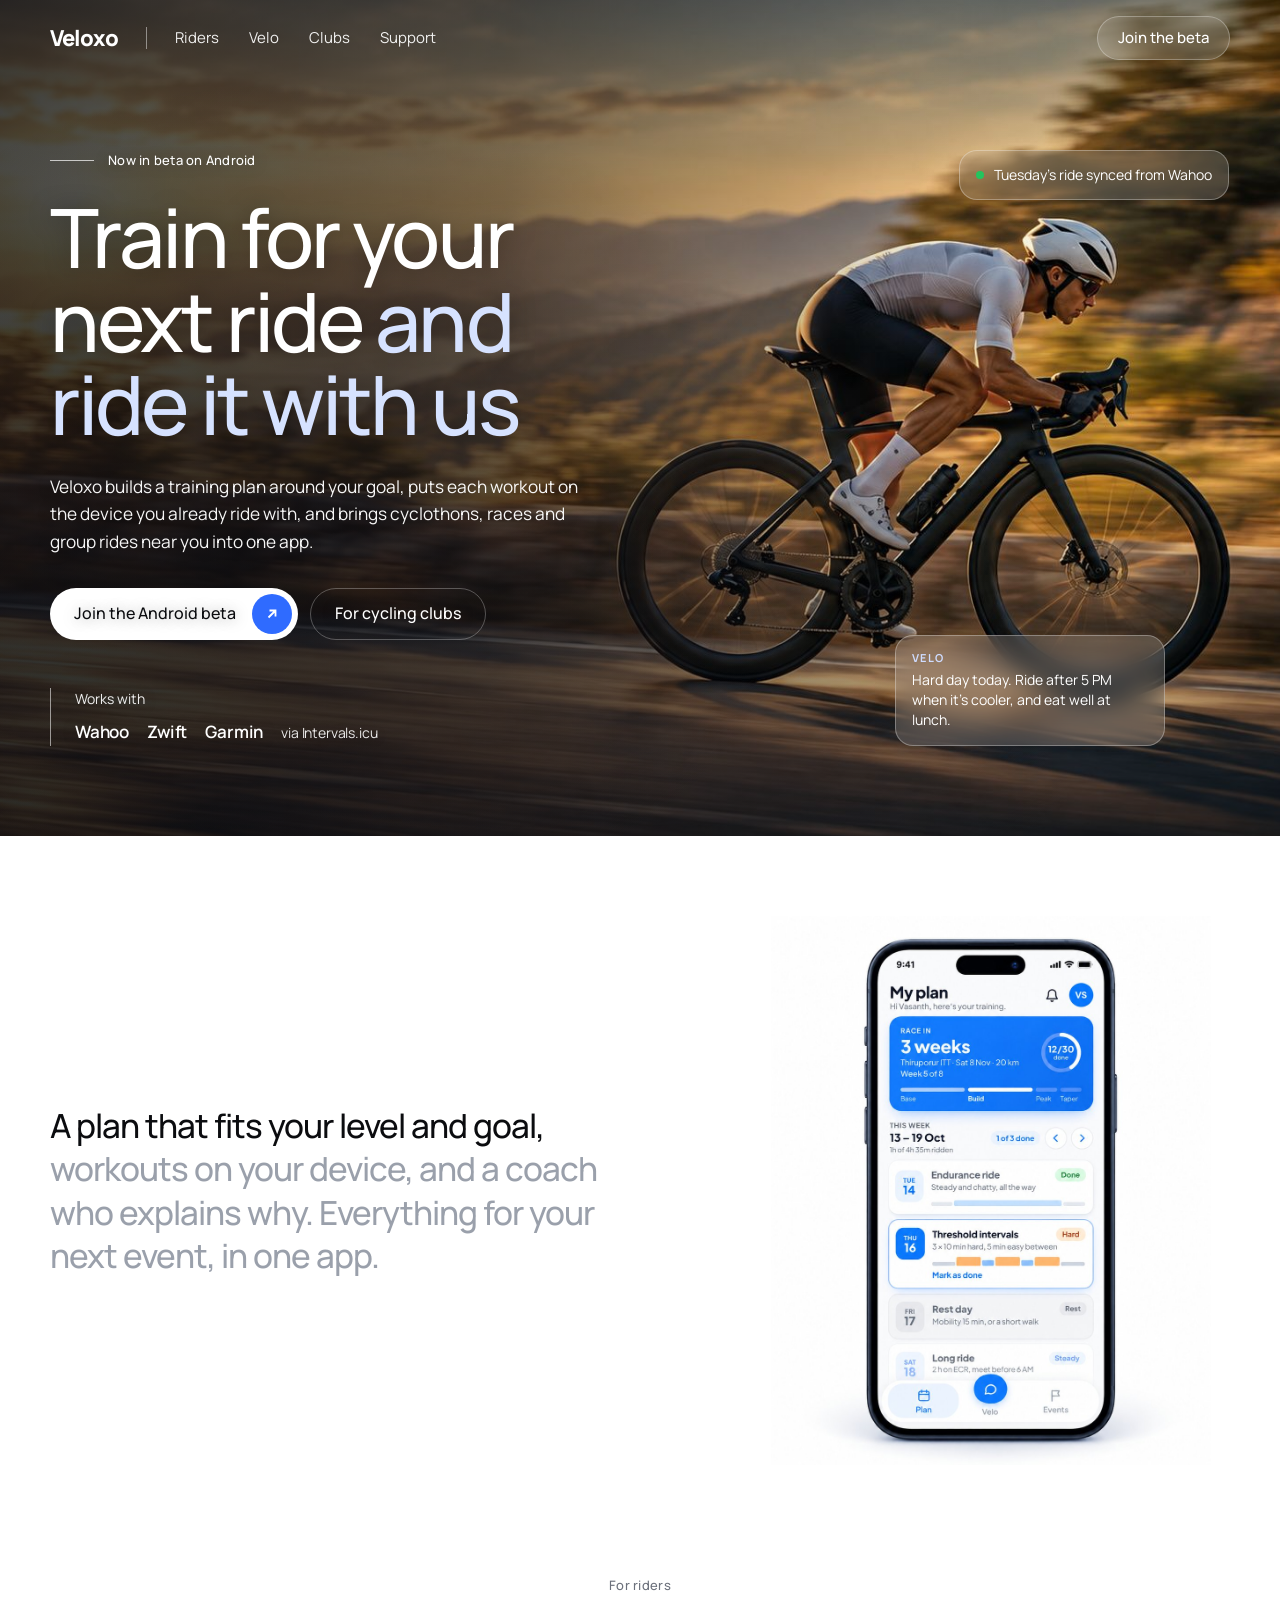
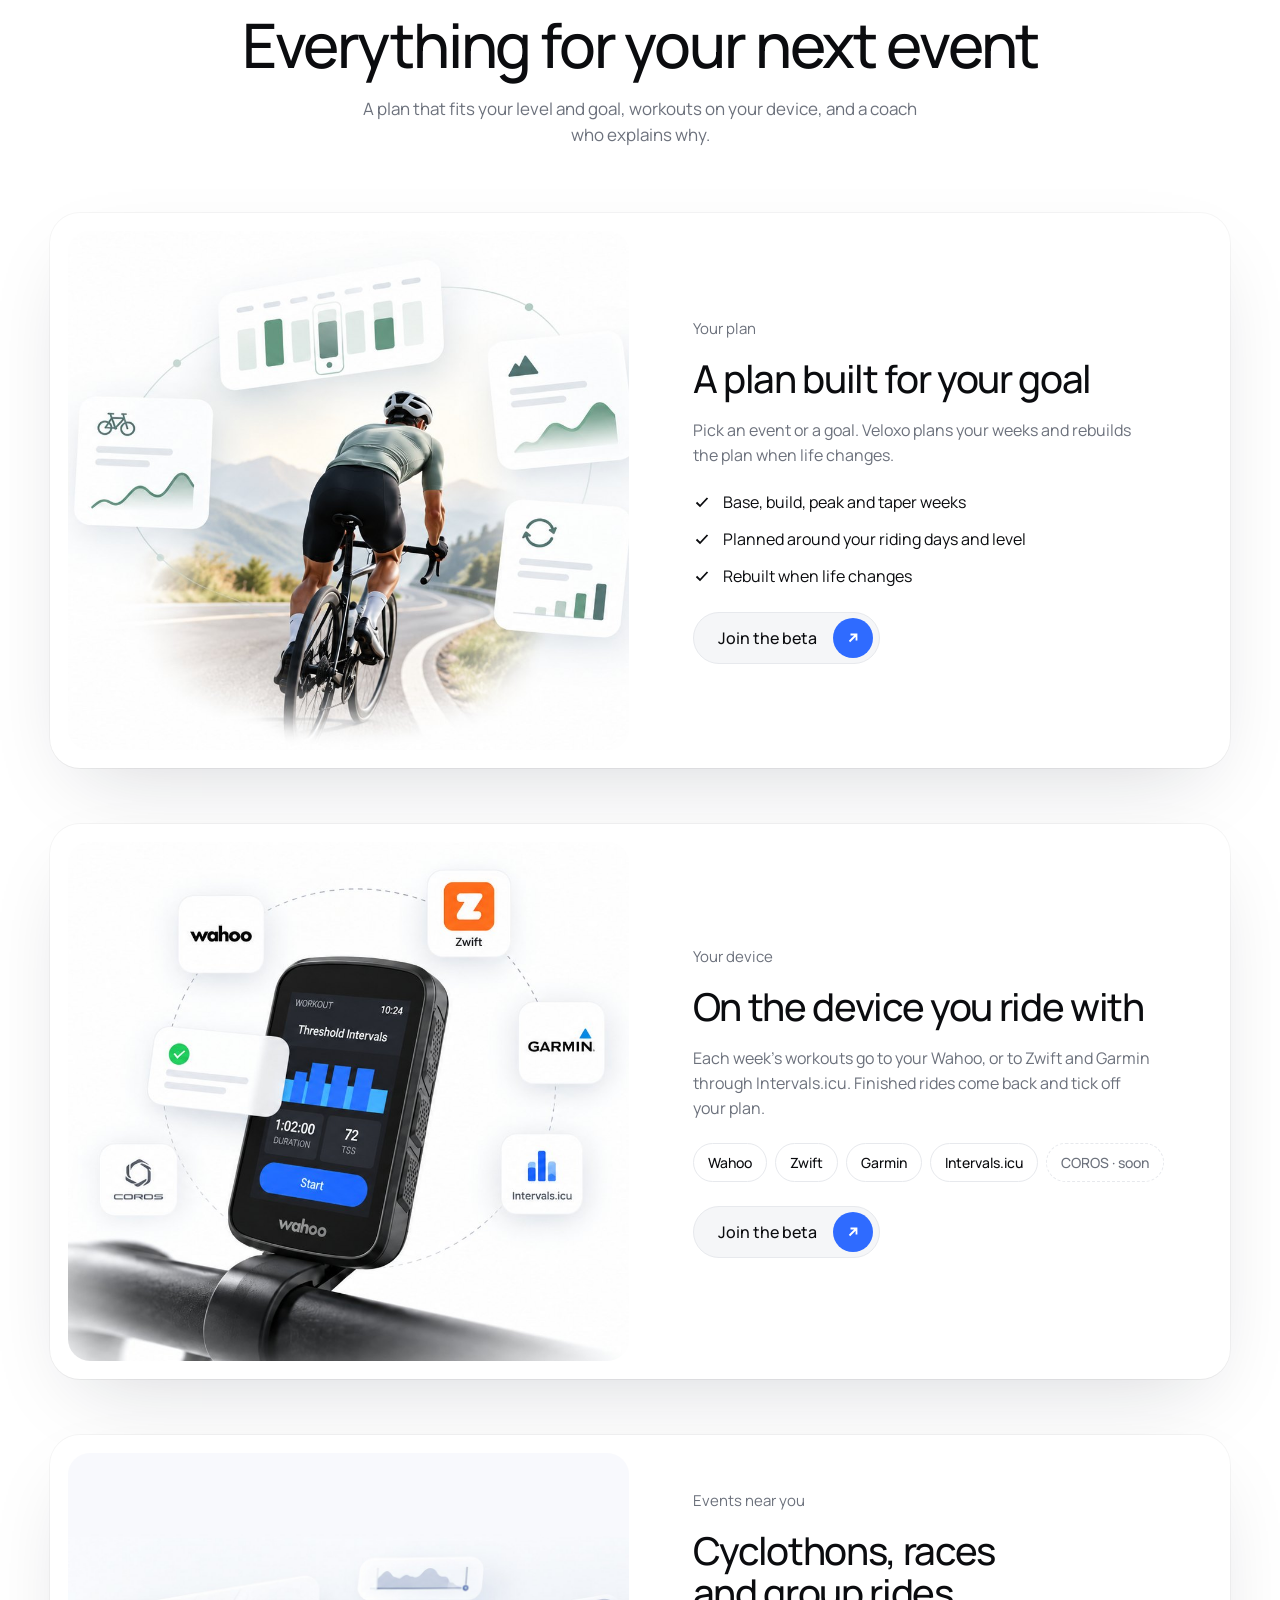
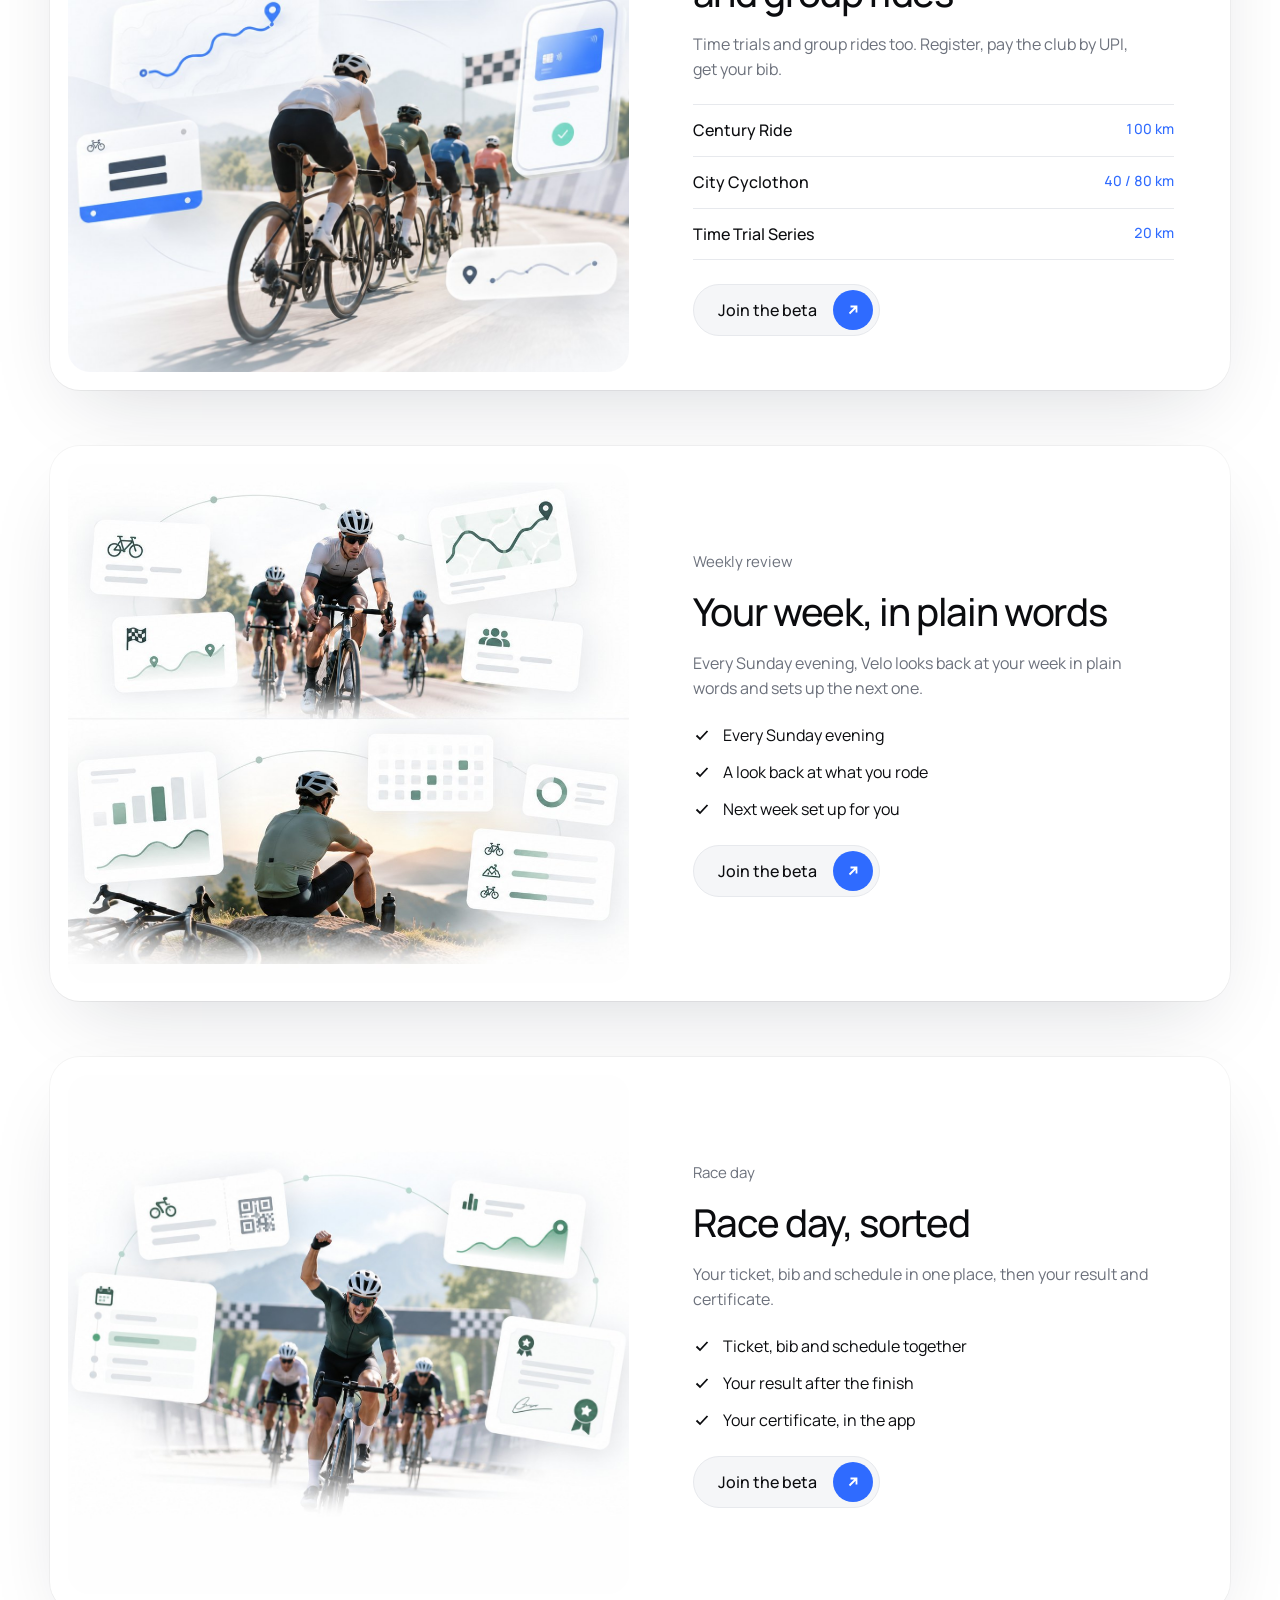
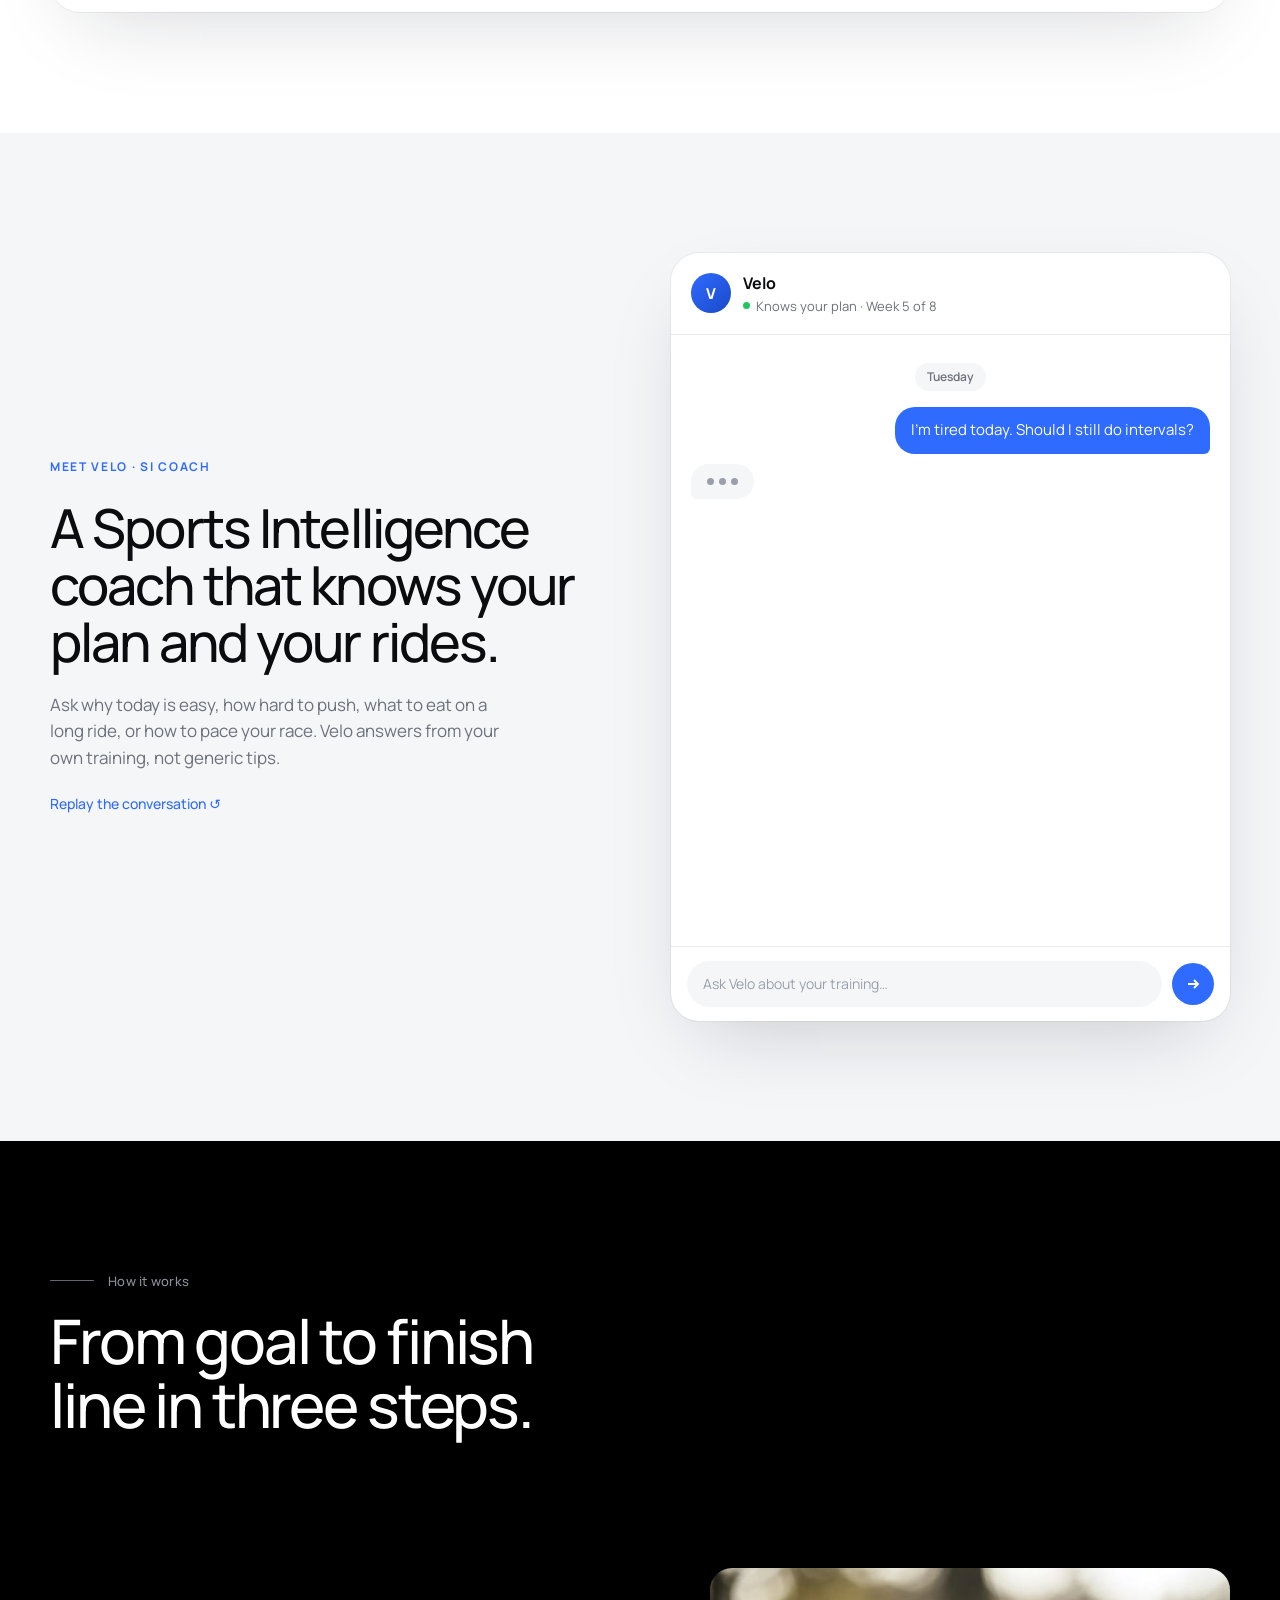
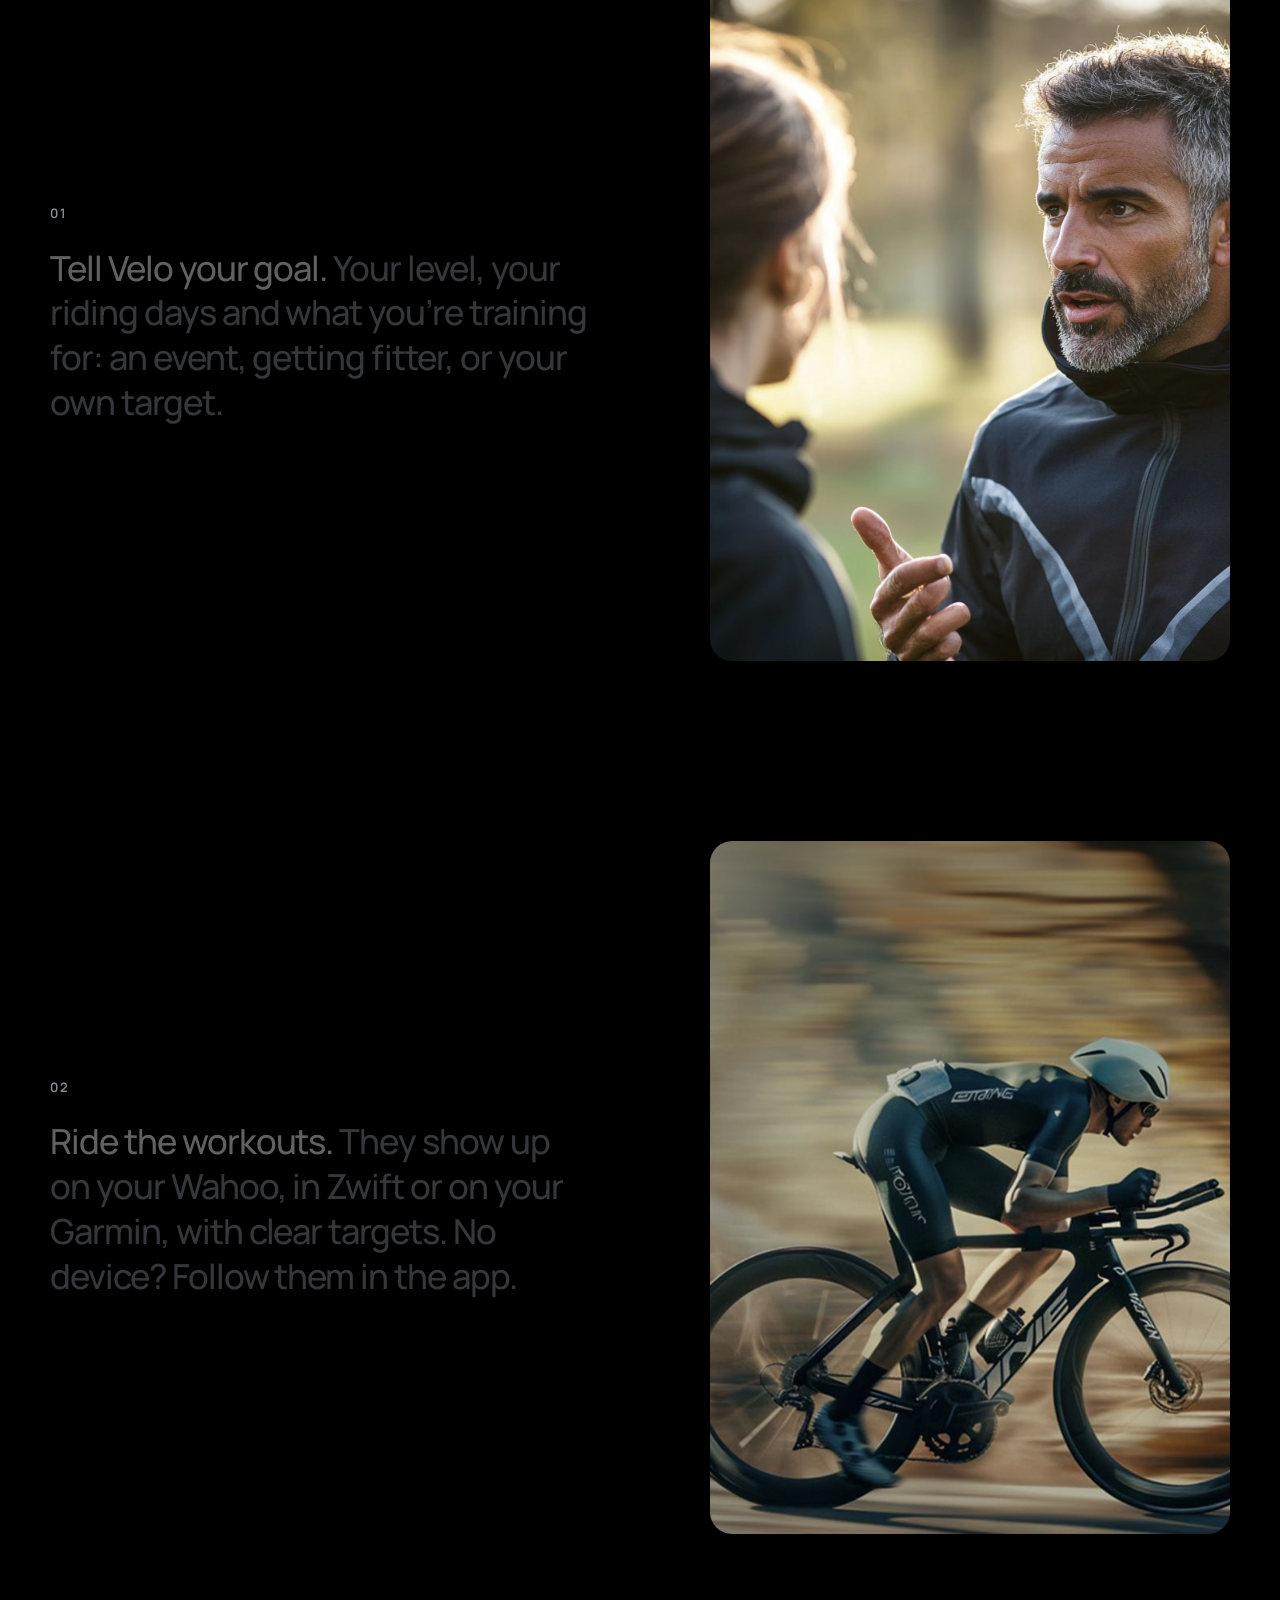
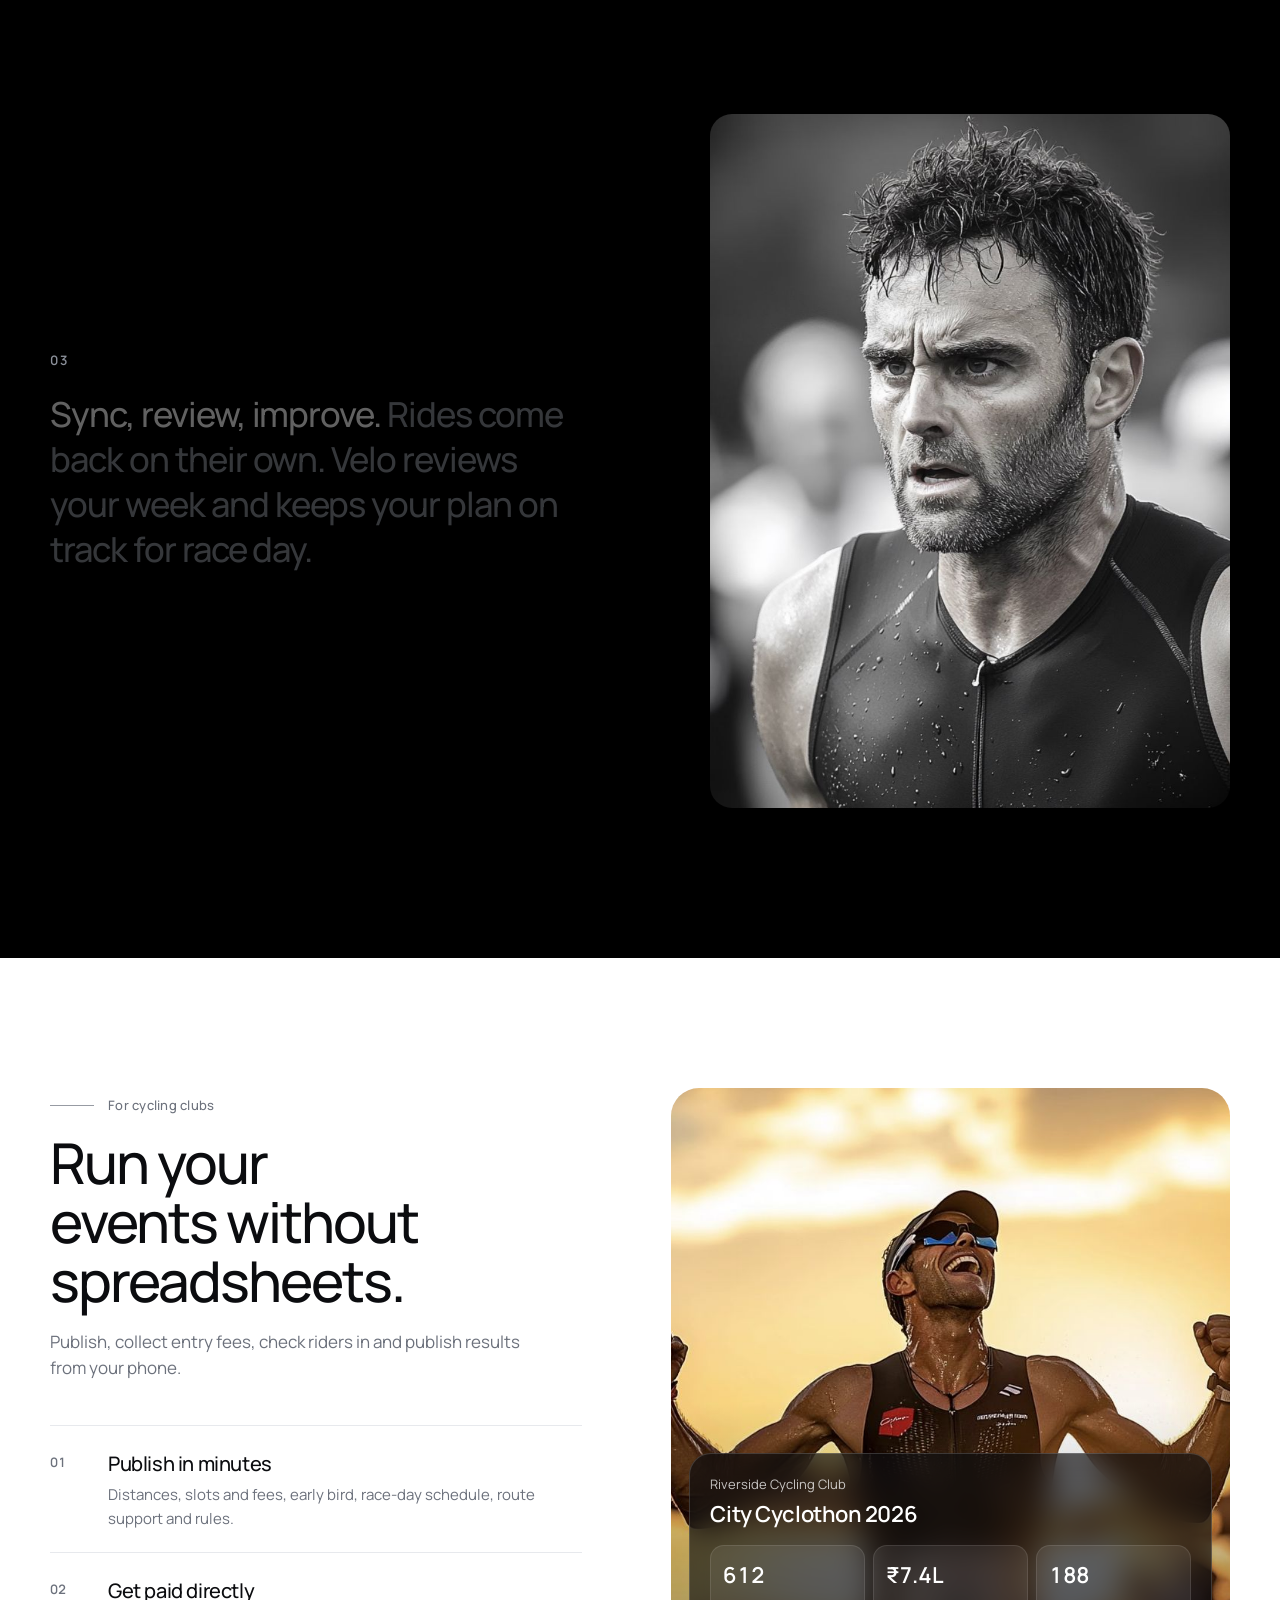
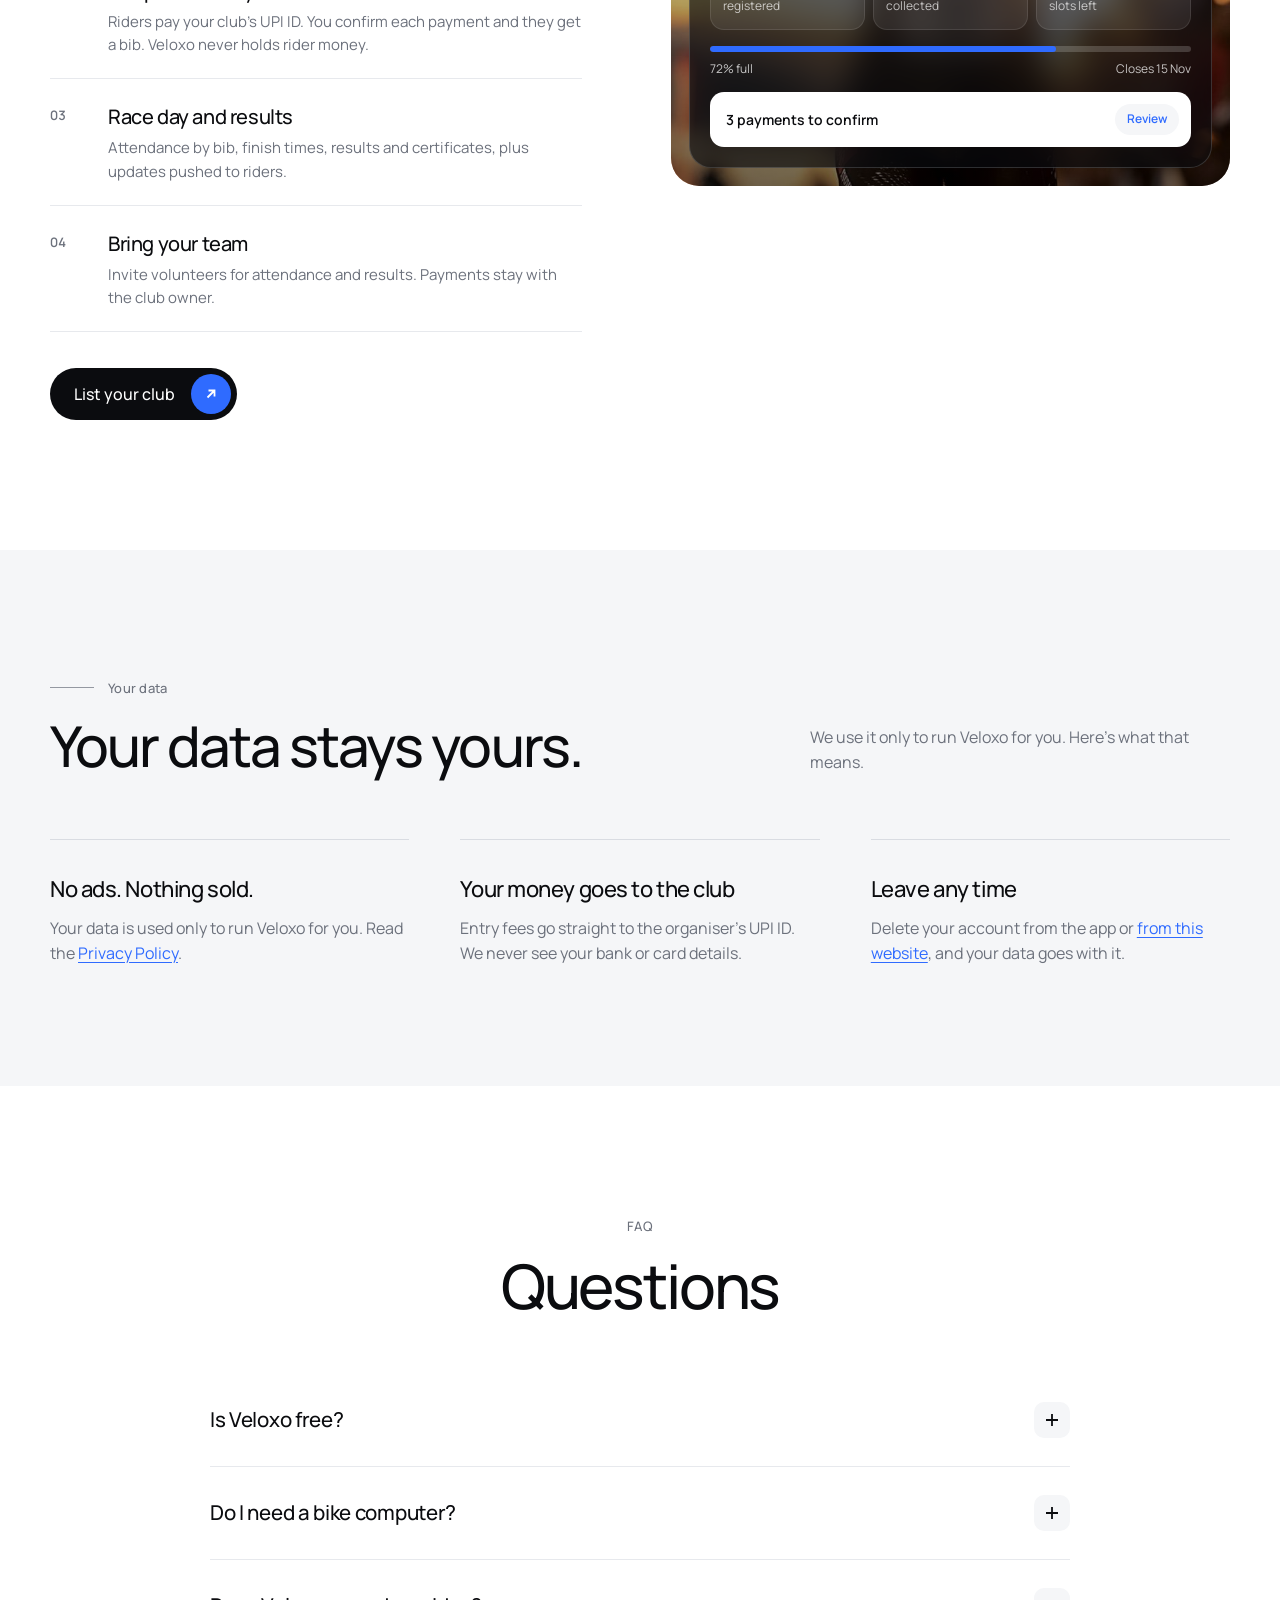
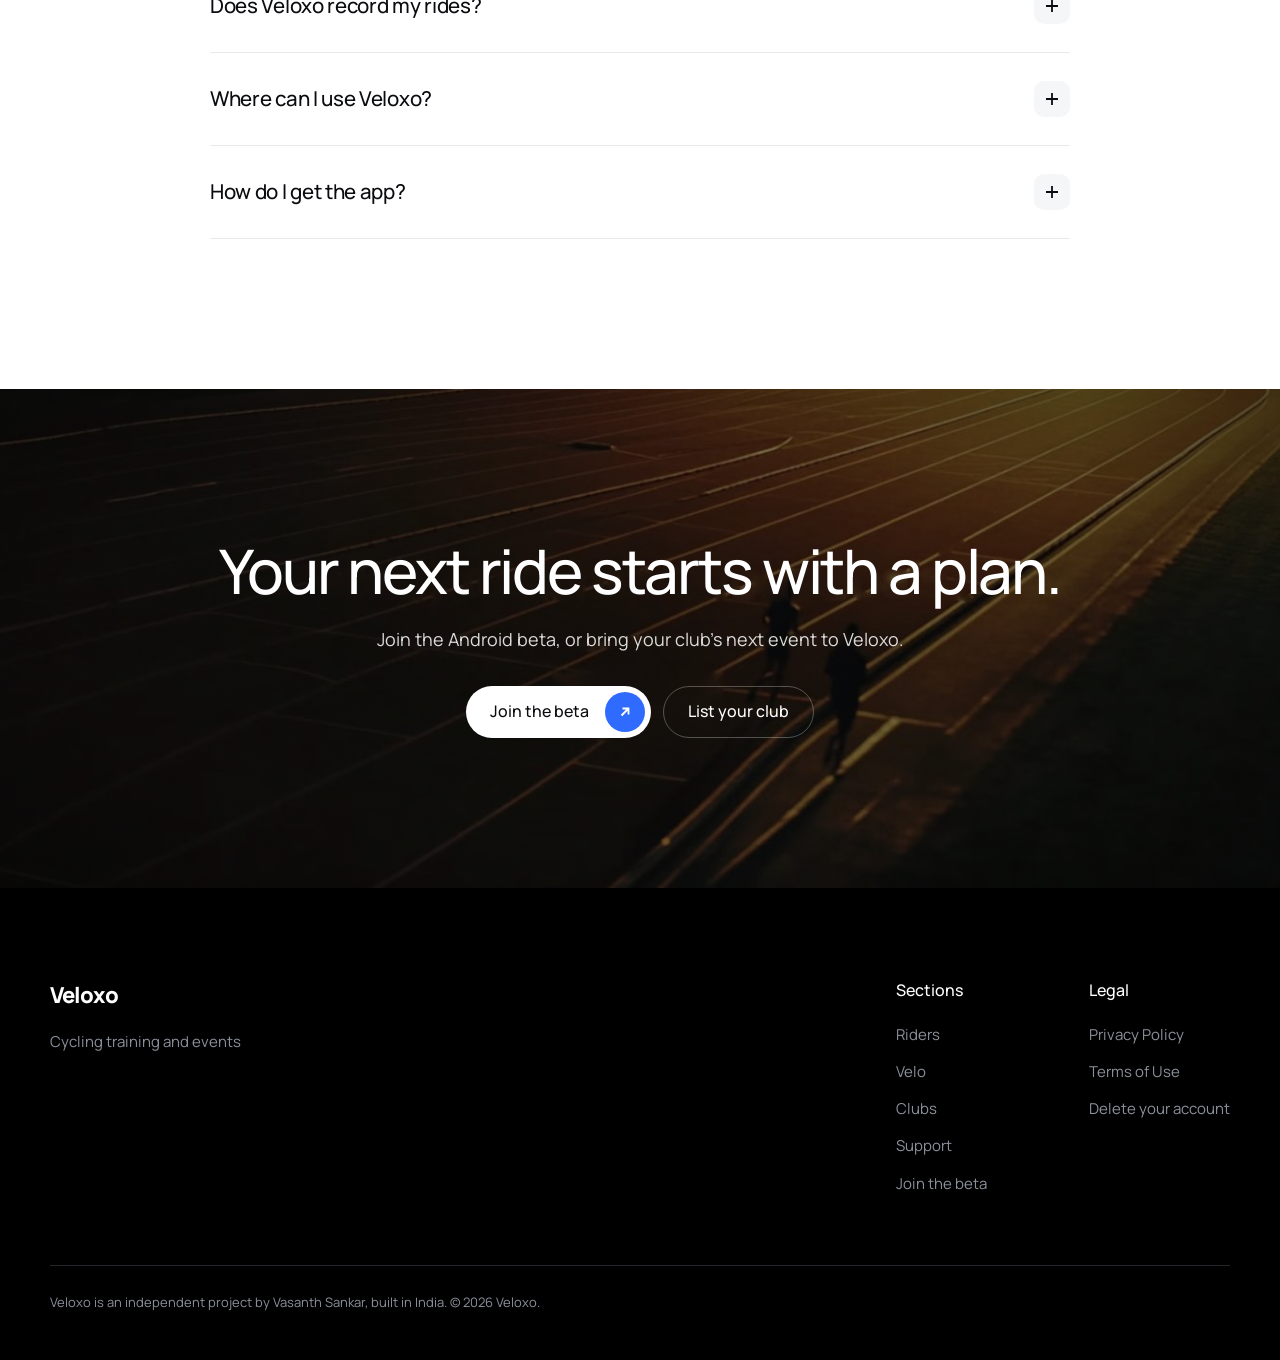
==== index.html @ a520a371 "Drop Chennai from user-facing text for a wider audience Website, rider and organiser apps, and Velo'" ====
<!doctype html>
<html lang="en-IN">
<head>
<meta charset="utf-8">
<meta name="viewport" content="width=device-width, initial-scale=1, viewport-fit=cover">
<title>Veloxo · Train for your next ride</title>
<meta name="description" content="A training plan for your goal, workouts on your Wahoo, Zwift or Garmin, Velo your Sports Intelligence (SI) coach, and cycling events near you in one app.">
<meta property="og:title" content="Veloxo · Train for your next ride">
<meta property="og:description" content="A training plan for your goal, a Sports Intelligence (SI) coach, and cycling events near you in one app.">
<meta property="og:image" content="https://veloxo.heyminmini.in/assets/home/hero.jpg">
<link rel="canonical" href="https://veloxo.heyminmini.in/">
<link rel="icon" href="assets/app-icon-512.png">
<meta name="theme-color" content="#000000">
<link rel="preconnect" href="https://fonts.googleapis.com">
<link rel="preconnect" href="https://fonts.gstatic.com" crossorigin>
<link rel="stylesheet" href="https://fonts.googleapis.com/css2?family=Manrope:wght@300;400;500;600;700;800&display=swap">
<link rel="stylesheet" href="home.css">
</head>
<body>
<a class="skip" href="#top">Skip to content</a>
<header class="nav" id="nav">
  <div class="wrap">
    <div class="left">
      <a class="logo" href="index.html" aria-label="Veloxo home">Veloxo
      </a>
      <span class="sep" aria-hidden="true"></span>
      <nav class="links" aria-label="Sections">
        <a href="#riders">Riders</a>
        <a href="#velo">Velo</a>
        <a href="#clubs">Clubs</a>
        <a href="support.html">Support</a>
      </nav>
    </div>
    <a class="cta" href="join.html">Join the beta</a>
  </div>
</header>

<main id="top">
  <!-- HERO -->
  <section class="hero">
    <img class="bg" src="assets/home/hero.jpg" alt="Cyclist riding fast on an open road">
    <div class="float sync"><span class="live" aria-hidden="true"></span>Tuesday’s ride synced from Wahoo</div>
    <div class="float note"><b>VELO</b>Hard day today. Ride after 5 PM when it’s cooler, and eat well at lunch.</div>
    <div class="wrap">
      <div class="hero-copy hero-anim">
        <span class="eyebrow rule">Now in beta on Android</span>
        <h1>Train for your next ride <em>and ride it with us</em></h1>
        <p class="lede">Veloxo builds a training plan around your goal, puts each workout on the device you already ride with, and brings cyclothons, races and group rides near you into one app.</p>
        <div class="actions">
          <a class="btn light" href="join.html">Join the Android beta <span class="dot"><svg viewBox="0 0 16 16" fill="none" stroke="currentColor" stroke-width="1.8"><path d="M4.5 11.5 11.5 4.5M5.5 4.5h6v6"/></svg></span></a>
          <a class="btn ghost" href="#clubs">For cycling clubs</a>
        </div>
        <div class="works">
          <small>Works with</small>
          <div class="brands"><span>Wahoo</span><span>Zwift</span><span>Garmin</span><span>via Intervals.icu</span></div>
        </div>
      </div>
    </div>
  </section>

  <!-- INTRO + STATS -->
  <section class="intro">
    <div class="wrap">
      <div class="intro-top">
        <p class="statement rv">A plan that fits your level and goal, <span>workouts on your device, and a coach who explains why. Everything for your next event, in one app.</span></p>
        <div class="intro-phone rv"><img loading="lazy" src="assets/home/app-plan.jpg" alt="Veloxo app showing My plan: race in 3 weeks, this week's workouts"></div>
      </div>
    </div>
  </section>

  <!-- RIDERS: stacked cards -->
  <section class="riders" id="riders">
    <div class="wrap">
      <div class="sec-head rv">
        <span class="eyebrow">For riders</span>
        <h2>Everything for your next event</h2>
        <p>A plan that fits your level and goal, workouts on your device, and a coach who explains why.</p>
      </div>
      <div class="stack">
        <!-- 1 -->
        <article class="card" style="--i:0">
          <div class="media" style="background:#fff">
            <img loading="lazy" src="assets/home/plan.jpg" alt="Rider on a mountain road surrounded by training plan panels">
          </div>
          <div class="body">
            <span class="tag">Your plan</span>
            <h3>A plan built for your goal</h3>
            <p>Pick an event or a goal. Veloxo plans your weeks and rebuilds the plan when life changes.</p>
            <ul class="checks">
              <li><svg viewBox="0 0 18 18" fill="none" stroke="currentColor" stroke-width="1.8"><path d="m3.5 9.5 3.5 3.5 7.5-8"/></svg>Base, build, peak and taper weeks</li>
              <li><svg viewBox="0 0 18 18" fill="none" stroke="currentColor" stroke-width="1.8"><path d="m3.5 9.5 3.5 3.5 7.5-8"/></svg>Planned around your riding days and level</li>
              <li><svg viewBox="0 0 18 18" fill="none" stroke="currentColor" stroke-width="1.8"><path d="m3.5 9.5 3.5 3.5 7.5-8"/></svg>Rebuilt when life changes</li>
            </ul>
            <a class="btn grey" href="join.html">Join the beta <span class="dot"><svg viewBox="0 0 16 16" fill="none" stroke="currentColor" stroke-width="1.8"><path d="M4.5 11.5 11.5 4.5M5.5 4.5h6v6"/></svg></span></a>
          </div>
        </article>
        <!-- 2 -->
        <article class="card" style="--i:1">
          <div class="media">
            <img loading="lazy" src="assets/home/device.jpg" alt="Bike computer showing a Threshold Intervals workout, surrounded by Wahoo, Zwift, Garmin, Intervals.icu and COROS">
          </div>
          <div class="body">
            <span class="tag">Your device</span>
            <h3>On the device you ride with</h3>
            <p>Each week’s workouts go to your Wahoo, or to Zwift and Garmin through Intervals.icu. Finished rides come back and tick off your plan.</p>
            <div class="chips"><span class="chip">Wahoo</span><span class="chip">Zwift</span><span class="chip">Garmin</span><span class="chip">Intervals.icu</span><span class="chip soon">COROS · soon</span></div>
            <a class="btn grey" href="join.html">Join the beta <span class="dot"><svg viewBox="0 0 16 16" fill="none" stroke="currentColor" stroke-width="1.8"><path d="M4.5 11.5 11.5 4.5M5.5 4.5h6v6"/></svg></span></a>
          </div>
        </article>
        <!-- 3 -->
        <article class="card" style="--i:2">
          <div class="media" style="background:#fff">
            <img loading="lazy" src="assets/home/events.jpg" alt="Riders heading to a finish line, with route, bib and UPI payment panels">
          </div>
          <div class="body">
            <span class="tag">Events near you</span>
            <h3>Cyclothons, races and group rides</h3>
            <p>Time trials and group rides too. Register, pay the club by UPI, get your bib.</p>
            <div class="events">
              <div>Century Ride <span>100 km</span></div>
              <div>City Cyclothon <span>40 / 80 km</span></div>
              <div>Time Trial Series <span>20 km</span></div>
            </div>
            <a class="btn grey" href="join.html">Join the beta <span class="dot"><svg viewBox="0 0 16 16" fill="none" stroke="currentColor" stroke-width="1.8"><path d="M4.5 11.5 11.5 4.5M5.5 4.5h6v6"/></svg></span></a>
          </div>
        </article>
        <!-- 4 -->
        <article class="card" style="--i:3">
          <div class="media" style="background:#fff">
            <img loading="lazy" src="assets/home/review.jpg" alt="Riders on a group ride, then a rider resting while weekly review panels show training load and progress">
          </div>
          <div class="body">
            <span class="tag">Weekly review</span>
            <h3>Your week, in plain words</h3>
            <p>Every Sunday evening, Velo looks back at your week in plain words and sets up the next one.</p>
            <ul class="checks">
              <li><svg viewBox="0 0 18 18" fill="none" stroke="currentColor" stroke-width="1.8"><path d="m3.5 9.5 3.5 3.5 7.5-8"/></svg>Every Sunday evening</li>
              <li><svg viewBox="0 0 18 18" fill="none" stroke="currentColor" stroke-width="1.8"><path d="m3.5 9.5 3.5 3.5 7.5-8"/></svg>A look back at what you rode</li>
              <li><svg viewBox="0 0 18 18" fill="none" stroke="currentColor" stroke-width="1.8"><path d="m3.5 9.5 3.5 3.5 7.5-8"/></svg>Next week set up for you</li>
            </ul>
            <a class="btn grey" href="join.html">Join the beta <span class="dot"><svg viewBox="0 0 16 16" fill="none" stroke="currentColor" stroke-width="1.8"><path d="M4.5 11.5 11.5 4.5M5.5 4.5h6v6"/></svg></span></a>
          </div>
        </article>
        <!-- 5 -->
        <article class="card" style="--i:4">
          <div class="media" style="background:#fff">
            <img loading="lazy" src="assets/home/raceday.jpg" alt="Rider celebrating at the finish line, with ticket, schedule, result and certificate panels">
          </div>
          <div class="body">
            <span class="tag">Race day</span>
            <h3>Race day, sorted</h3>
            <p>Your ticket, bib and schedule in one place, then your result and certificate.</p>
            <ul class="checks">
              <li><svg viewBox="0 0 18 18" fill="none" stroke="currentColor" stroke-width="1.8"><path d="m3.5 9.5 3.5 3.5 7.5-8"/></svg>Ticket, bib and schedule together</li>
              <li><svg viewBox="0 0 18 18" fill="none" stroke="currentColor" stroke-width="1.8"><path d="m3.5 9.5 3.5 3.5 7.5-8"/></svg>Your result after the finish</li>
              <li><svg viewBox="0 0 18 18" fill="none" stroke="currentColor" stroke-width="1.8"><path d="m3.5 9.5 3.5 3.5 7.5-8"/></svg>Your certificate, in the app</li>
            </ul>
            <a class="btn grey" href="join.html">Join the beta <span class="dot"><svg viewBox="0 0 16 16" fill="none" stroke="currentColor" stroke-width="1.8"><path d="M4.5 11.5 11.5 4.5M5.5 4.5h6v6"/></svg></span></a>
          </div>
        </article>
      </div>
    </div>
  </section>

  <!-- VELO COACH -->
  <section class="velo" id="velo">
    <div class="wrap velo-grid">
      <div class="velo-copy rv">
        <span class="eyebrow">Meet Velo · SI coach</span>
        <h2>A Sports Intelligence coach that knows your plan and your rides.</h2>
        <p class="velo-sub">Ask why today is easy, how hard to push, what to eat on a long ride, or how to pace your race. Velo answers from your own training, not generic tips.</p>
        <button class="replay" type="button" id="replay">Replay the conversation ↺</button>
      </div>
      <div class="chat rv" aria-label="Example conversation with Velo">
        <div class="chat-head">
          <span class="vavatar" aria-hidden="true">V</span>
          <div><b>Velo</b><small><i aria-hidden="true"></i>Knows your plan · Week 5 of 8</small></div>
        </div>
        <div class="chat-body" id="chat">
          <span class="day">Tuesday</span>
          <p class="msg me">I’m tired today. Should I still do intervals?</p>
          <p class="msg velo-m"><span class="who">VELO</span>You rode 2h 40m on Sunday, more than planned. Swap today for an easy 45 min spin and move the intervals to Thursday. You’ll get more out of them.</p>
          <p class="msg me">What should I eat for the 80 km?</p>
          <p class="msg velo-m"><span class="who">VELO</span>Something every 20 minutes: a banana or a bar, and a bottle an hour. Start before you feel hungry.</p>
          <span class="day">Thursday · Threshold intervals</span>
          <p class="msg velo-m"><span class="who">VELO</span>Hard day today. Ride after 5 PM when it’s cooler, and eat well at lunch.</p>
        </div>
        <div class="chat-foot" aria-hidden="true">
          <span>Ask Velo about your training…</span>
          <button type="button" tabindex="-1"><svg viewBox="0 0 16 16" fill="none" stroke="currentColor" stroke-width="1.8"><path d="M3 8h10M9 4l4 4-4 4"/></svg></button>
        </div>
      </div>
    </div>
  </section>

  <!-- HOW IT WORKS (black) -->
  <section class="how" id="how">
    <div class="wrap">
      <div class="head rv">
        <span class="eyebrow rule">How it works</span>
        <h2>From goal to finish line in three steps.</h2>
      </div>
      <div class="steps">
        <div class="step">
          <div class="txt"><span class="n">01</span><p class="big" data-split><span class="hi">Tell Velo your goal.</span> <span class="dim">Your level, your riding days and what you’re training for: an event, getting fitter, or your own target.</span></p></div>
          <div class="ph rv"><img loading="lazy" src="assets/home/step-goal.jpg" alt="Coach and rider talking through a goal"></div>
        </div>
        <div class="step">
          <div class="txt"><span class="n">02</span><p class="big" data-split><span class="hi">Ride the workouts.</span> <span class="dim">They show up on your Wahoo, in Zwift or on your Garmin, with clear targets. No device? Follow them in the app.</span></p></div>
          <div class="ph rv"><img loading="lazy" src="assets/home/step-ride.jpg" alt="Cyclist on a workout"></div>
        </div>
        <div class="step">
          <div class="txt"><span class="n">03</span><p class="big" data-split><span class="hi">Sync, review, improve.</span> <span class="dim">Rides come back on their own. Velo reviews your week and keeps your plan on track for race day.</span></p></div>
          <div class="ph rv"><img loading="lazy" src="assets/home/step-sync.jpg" alt="Focused athlete on race day"></div>
        </div>
      </div>
    </div>
  </section>

  <!-- CLUBS -->
  <section class="clubs" id="clubs">
    <div class="wrap clubs-grid">
      <div>
        <span class="eyebrow rule">For cycling clubs</span>
        <h2>Run your events without spreadsheets.</h2>
        <p class="lede">Publish, collect entry fees, check riders in and publish results from your phone.</p>
        <ul class="feat">
          <li class="rv"><span class="k">01</span><div><h3>Publish in minutes</h3><p>Distances, slots and fees, early bird, race-day schedule, route support and rules.</p></div></li>
          <li class="rv"><span class="k">02</span><div><h3>Get paid directly</h3><p>Riders pay your club’s UPI ID. You confirm each payment and they get a bib. Veloxo never holds rider money.</p></div></li>
          <li class="rv"><span class="k">03</span><div><h3>Race day and results</h3><p>Attendance by bib, finish times, results and certificates, plus updates pushed to riders.</p></div></li>
          <li class="rv"><span class="k">04</span><div><h3>Bring your team</h3><p>Invite volunteers for attendance and results. Payments stay with the club owner.</p></div></li>
        </ul>
        <a class="btn dark" href="join.html?role=club">List your club <span class="dot"><svg viewBox="0 0 16 16" fill="none" stroke="currentColor" stroke-width="1.8"><path d="M4.5 11.5 11.5 4.5M5.5 4.5h6v6"/></svg></span></a>
      </div>
      <div class="club-visual rv">
        <img loading="lazy" src="assets/home/clubs.jpg" alt="Rider crossing a finish line at sunset">
        <div class="dash">
          <div class="club">Riverside Cycling Club</div>
          <div class="ev">City Cyclothon 2026</div>
          <div class="tiles">
            <div><b>612</b><small>registered</small></div>
            <div><b>₹7.4L</b><small>collected</small></div>
            <div><b>188</b><small>slots left</small></div>
          </div>
          <div class="prog"><i></i></div>
          <div class="prog-l"><span>72% full</span><span>Closes 15 Nov</span></div>
          <div class="confirm">3 payments to confirm <span>Review</span></div>
        </div>
      </div>
    </div>
  </section>

  <!-- TRUST -->
  <section class="trust" id="data">
    <div class="wrap">
      <div class="top rv">
        <div><span class="eyebrow rule">Your data</span><h2>Your data stays yours.</h2></div>
        <p>We use it only to run Veloxo for you. Here’s what that means.</p>
      </div>
      <div class="tcols">
        <div class="tcol rv"><h3>No ads. Nothing sold.</h3><p>Your data is used only to run Veloxo for you. Read the <a href="privacy.html">Privacy Policy</a>.</p></div>
        <div class="tcol rv"><h3>Your money goes to the club</h3><p>Entry fees go straight to the organiser’s UPI ID. We never see your bank or card details.</p></div>
        <div class="tcol rv"><h3>Leave any time</h3><p>Delete your account from the app or <a href="delete-account.html">from this website</a>, and your data goes with it.</p></div>
      </div>
    </div>
  </section>

  <!-- FAQ -->
  <section class="faq" id="faq">
    <div class="wrap">
      <div class="sec-head rv"><span class="eyebrow">FAQ</span><h2>Questions</h2></div>
      <div class="faq-list">
        <details><summary>Is Veloxo free?<span class="pm"><svg viewBox="0 0 14 14" fill="none" stroke="currentColor" stroke-width="1.8"><path d="M7 1v12M1 7h12"/></svg></span></summary><p class="ans">Yes, while we test. Velo Pro (more coaching) and Organiser Pro (more events a year) come later, and you’ll always be told before anything costs money.</p></details>
        <details><summary>Do I need a bike computer?<span class="pm"><svg viewBox="0 0 14 14" fill="none" stroke="currentColor" stroke-width="1.8"><path d="M7 1v12M1 7h12"/></svg></span></summary><p class="ans">No. Workouts go to your Wahoo, or to Zwift and Garmin through Intervals.icu. No device? Follow them in the app.</p></details>
        <details><summary>Does Veloxo record my rides?<span class="pm"><svg viewBox="0 0 14 14" fill="none" stroke="currentColor" stroke-width="1.8"><path d="M7 1v12M1 7h12"/></svg></span></summary><p class="ans">Your device or Zwift records the ride. Finished rides come back to Veloxo on their own and tick off your plan.</p></details>
        <details><summary>Where can I use Veloxo?<span class="pm"><svg viewBox="0 0 14 14" fill="none" stroke="currentColor" stroke-width="1.8"><path d="M7 1v12M1 7h12"/></svg></span></summary><p class="ans">Training works anywhere. Events come from the cycling clubs that list them on Veloxo, and more clubs join as we grow.</p></details>
        <details><summary>How do I get the app?<span class="pm"><svg viewBox="0 0 14 14" fill="none" stroke="currentColor" stroke-width="1.8"><path d="M7 1v12M1 7h12"/></svg></span></summary><p class="ans">Veloxo is in beta on Android. <a href="join.html">Join the beta</a> and we’ll send you the app. More answers on the <a href="support.html">Support</a> page.</p></details>
      </div>
    </div>
  </section>

  <!-- FINAL CTA -->
  <section class="final" id="join">
    <img src="assets/home/final.jpg" alt="" loading="lazy">
    <div class="wrap">
      <h2 class="rv">Your next ride starts with a plan.</h2>
      <p class="rv">Join the Android beta, or bring your club’s next event to Veloxo.</p>
      <div class="actions rv">
        <a class="btn light" href="join.html">Join the beta <span class="dot"><svg viewBox="0 0 16 16" fill="none" stroke="currentColor" stroke-width="1.8"><path d="M4.5 11.5 11.5 4.5M5.5 4.5h6v6"/></svg></span></a>
        <a class="btn ghost" href="join.html?role=club">List your club</a>
      </div>
    </div>
  </section>
</main>

<footer>
  <div class="wrap">
    <div class="foot">
      <div class="about">
        <a class="logo" href="index.html">Veloxo</a>
        <p>Cycling training and events</p>
      </div>
      <div class="fcol"><h4>Sections</h4><a href="#riders">Riders</a><a href="#velo">Velo</a><a href="#clubs">Clubs</a><a href="support.html">Support</a><a href="join.html">Join the beta</a></div>
      <div class="fcol"><h4>Legal</h4><a href="privacy.html">Privacy Policy</a><a href="terms.html">Terms of Use</a><a href="delete-account.html">Delete your account</a></div>
    </div>
    <p class="legal">Veloxo is an independent project by Vasanth Sankar, built in India. © 2026 Veloxo.</p>
  </div>
</footer>
<script src="home.js"></script>
</body>
</html>
---- home.css ----
/*
 * Veloxo home page (2026-10-21 design). Shared tokens match pages.css (legal, support, join).
 * Layout: Perform-style editorial scroll. Full-bleed photo hero -> white statement + app screen -> stacked sticky feature cards -> coach quote -> black "how it works" story -> clubs -> trust -> FAQ -> full-bleed CTA -> black footer. One look (light page, deliberate dark bands).
 */
:root{
  color-scheme: light;
  --paper:#FFFFFF;
  --mist:#F5F6F8;
  --line:#E7E9ED;
  --ink:#0B0C0F;
  --muted:#6C717C;
  --soft:#9AA0AB;
  --night:#000000;
  --night-2:#111216;
  --night-line:#24262C;
  --night-muted:#8B909A;
  --blue:#2F6BFF;
  --blue-deep:#1B49C9;
  --ok:#22C55E;
  --on-photo:#FFFFFF;
  --glass:rgba(255,255,255,.14);
  --glass-line:rgba(255,255,255,.28);
  --font: "Manrope", ui-sans-serif, system-ui, -apple-system, "Segoe UI", Roboto, Helvetica, Arial, sans-serif;
  --wrap: 1180px;
  --gutter-l: max(20px, env(safe-area-inset-left, 0px));
  --gutter-r: max(20px, env(safe-area-inset-right, 0px));
}
*{box-sizing:border-box}
html{scroll-behavior:smooth}
@media (prefers-reduced-motion: reduce){html{scroll-behavior:auto}}
body{margin:0;background:var(--paper);color:var(--ink);font-family:var(--font);font-size:16px;line-height:1.55;-webkit-font-smoothing:antialiased;overflow-x:clip}
a{color:inherit;text-decoration:none}
img{display:block;max-width:100%}
h1,h2,h3{margin:0;font-weight:500;letter-spacing:-.035em;text-wrap:balance}
p{margin:0}
.wrap{max-width:calc(var(--wrap) + 40px);margin-inline:auto;padding-left:var(--gutter-l);padding-right:var(--gutter-r)}
.eyebrow{font-size:13px;font-weight:500;color:var(--muted);letter-spacing:.02em;display:inline-flex;align-items:center;gap:14px}
.eyebrow.rule::before{content:"";width:44px;height:1px;background:currentColor;opacity:.7}
:focus-visible{outline:2px solid var(--blue);outline-offset:3px;border-radius:999px}

/* ---------- Buttons ---------- */
.btn{display:inline-flex;align-items:center;gap:16px;height:52px;padding:0 6px 0 24px;border-radius:999px;font-weight:500;font-size:16px;white-space:nowrap;transition:transform .3s cubic-bezier(.2,.7,.2,1),background .3s}
.btn .dot{width:40px;height:40px;border-radius:50%;display:grid;place-items:center;background:var(--blue);color:#fff;transition:transform .35s cubic-bezier(.2,.7,.2,1)}
.btn .dot svg{width:16px;height:16px}
.btn:hover .dot{transform:rotate(45deg)}
.btn.light{background:var(--paper);color:var(--ink)}
.btn.grey{background:var(--mist);color:var(--ink);border:1px solid var(--line)}
.btn.ghost{background:transparent;color:var(--on-photo);border:1px solid var(--glass-line);padding:0 24px}
.btn.ghost:hover{background:var(--glass)}
.btn.blue{background:var(--blue);color:#fff;padding:0 22px;height:44px;font-size:15px}
.btn.blue:hover{background:var(--blue-deep)}

/* ---------- Nav ---------- */
.nav{position:fixed;top:0;left:0;right:0;z-index:50;padding-top:env(safe-area-inset-top,0px);transition:background .35s,box-shadow .35s,color .35s;color:var(--on-photo)}
.nav .wrap{display:flex;align-items:center;justify-content:space-between;height:76px;gap:24px}
.nav .left{display:flex;align-items:center;gap:28px;min-width:0}
.logo{font-weight:800;font-size:22px;letter-spacing:-.04em;display:flex;align-items:center;gap:10px}
.nav .sep{width:1px;height:22px;background:currentColor;opacity:.45}
.nav .links{display:flex;gap:30px;font-size:15px;opacity:.92}
.nav .links a{position:relative}
.nav .links a::after{content:"";position:absolute;left:0;right:0;bottom:-4px;height:1px;background:currentColor;transform:scaleX(0);transform-origin:left;transition:transform .3s}
.nav .links a:hover::after{transform:scaleX(1)}
.nav .cta{height:44px;padding:0 20px;border-radius:999px;background:var(--glass);border:1px solid var(--glass-line);backdrop-filter:blur(12px);-webkit-backdrop-filter:blur(12px);display:inline-flex;align-items:center;font-size:15px;font-weight:500;transition:background .3s,color .3s,border-color .3s}
.nav.glass{background:rgba(12,14,20,.38);backdrop-filter:blur(18px) saturate(140%);-webkit-backdrop-filter:blur(18px) saturate(140%);box-shadow:0 1px 0 rgba(255,255,255,.12)}
.nav.solid{background:rgba(255,255,255,.86);backdrop-filter:blur(16px);-webkit-backdrop-filter:blur(16px);box-shadow:0 1px 0 var(--line);color:var(--ink)}
.nav.solid .cta{background:var(--blue);border-color:var(--blue);color:#fff}
body::before{content:"";position:fixed;inset:0 0 auto;height:env(safe-area-inset-top,0px);z-index:60;background:#000}

/* ---------- Hero ---------- */
.hero{position:relative;min-height:clamp(640px,92vh,900px);color:var(--on-photo);display:flex;align-items:flex-end;overflow:hidden;background:#2a2219}
.hero .bg{position:absolute;inset:0;width:100%;height:100%;object-fit:cover;object-position:70% 50%;transform:scale(1.06);animation:heroZoom 2.4s cubic-bezier(.2,.7,.2,1) both}
.hero::after{content:"";position:absolute;inset:0;background:radial-gradient(ellipse 60% 75% at 22% 62%,rgba(8,10,16,.55),rgba(8,10,16,0) 70%),linear-gradient(90deg,rgba(8,10,16,.72) 0%,rgba(8,10,16,.48) 40%,rgba(8,10,16,.08) 70%,rgba(8,10,16,0) 85%),linear-gradient(0deg,rgba(0,0,0,.45),rgba(0,0,0,0) 45%),linear-gradient(180deg,rgba(0,0,0,.35),rgba(0,0,0,0) 22%)}
.hero .wrap{position:relative;z-index:2;width:100%;padding-block:150px 90px}
.hero-copy{max-width:620px;display:grid;gap:26px}
.hero h1{font-size:clamp(44px,6.4vw,88px);line-height:1.02;font-weight:500;text-shadow:0 2px 24px rgba(0,0,0,.35)}
.hero-copy{text-shadow:0 1px 14px rgba(0,0,0,.35)}
.hero h1 em{font-style:normal;color:#D6E2FF}
.hero .lede{font-size:clamp(16px,1.35vw,18px);line-height:1.6;max-width:540px;color:rgba(255,255,255,.96)}
.hero .eyebrow{color:#fff}
.live{width:8px;height:8px;border-radius:50%;background:var(--ok);box-shadow:0 0 0 0 rgba(34,197,94,.6);animation:pulse 2s infinite}
.hero .actions{display:flex;flex-wrap:wrap;gap:12px;margin-top:6px}
.works{display:grid;gap:10px;border-left:1px solid rgba(255,255,255,.55);padding-left:24px;margin-top:22px}
.works small{font-size:14px;color:rgba(255,255,255,.92)}
.works .brands{display:flex;flex-wrap:wrap;gap:8px 18px;font-weight:600;font-size:17px;letter-spacing:-.01em}
.works .brands span:last-child{font-weight:400;opacity:.9;font-size:14px;align-self:center}
.hero-anim > *{animation:rise 1s cubic-bezier(.2,.7,.2,1) both}
.hero-anim > *:nth-child(2){animation-delay:.08s}.hero-anim > *:nth-child(3){animation-delay:.16s}.hero-anim > *:nth-child(4){animation-delay:.24s}.hero-anim > *:nth-child(5){animation-delay:.32s}
.float{position:absolute;z-index:3;background:rgba(255,255,255,.16);border:1px solid rgba(255,255,255,.3);backdrop-filter:blur(14px);-webkit-backdrop-filter:blur(14px);border-radius:18px;padding:14px 16px;font-size:14px;line-height:1.45;max-width:270px;color:#fff;animation:rise 1s .6s cubic-bezier(.2,.7,.2,1) both}
.float b{display:block;font-size:11px;letter-spacing:.14em;font-weight:700;color:#CFDCFF;margin-bottom:4px}
.float.sync{display:flex;gap:10px;align-items:center;top:150px;right:max(4vw,24px)}
.float.note{right:max(9vw,40px);bottom:90px;animation-delay:.8s}

/* ---------- Intro ---------- */
section{position:relative}
.intro{padding-block:120px 110px}
.intro-top{display:grid;grid-template-columns:1.25fr 1fr;gap:clamp(32px,8vw,140px);align-items:center}
.statement{font-size:clamp(26px,2.6vw,36px);line-height:1.3;letter-spacing:-.03em;font-weight:500}
.statement span{color:var(--soft)}
.intro-img{border-radius:22px;overflow:hidden;aspect-ratio:16/10;max-width:100%}
.intro-img img{width:100%;height:100%;object-fit:cover;object-position:50% 25%}
.intro-phone{justify-self:center;width:100%;max-width:440px;margin-block:-40px}
.intro-phone img{width:100%;height:auto;mix-blend-mode:multiply}

/* ---------- Riders: stacked cards ---------- */
.riders{padding-block:40px 120px}
.sec-head{text-align:center;display:grid;justify-items:center;gap:18px;margin-bottom:64px}
.sec-head h2{font-size:clamp(36px,4.8vw,64px);line-height:1.05}
.sec-head p{color:var(--muted);max-width:560px;font-size:17px}
.stack{display:grid;gap:56px}
.card{position:sticky;top:calc(100px + var(--i) * 16px);will-change:transform;background:var(--paper);border-radius:30px;padding:18px;display:grid;grid-template-columns:1.08fr 1fr;gap:clamp(24px,5vw,72px);align-items:center;box-shadow:0 1px 0 rgba(0,0,0,.02),0 30px 80px -30px rgba(15,20,40,.18),0 0 0 1px rgba(15,20,40,.04);transform-origin:50% 0}
.card .media{position:relative;border-radius:22px;overflow:hidden;aspect-ratio:1.08/1;background:#ddd;min-width:0}
.card .media img{width:100%;height:100%;object-fit:cover;transition:transform 1.2s cubic-bezier(.2,.7,.2,1)}
.card:hover .media img{transform:scale(1.04)}
.card.wide{grid-template-columns:1.5fr 1fr}
.card .media.shot{aspect-ratio:auto;background:none;border-radius:0;overflow:visible}
.card .media.shot img{height:auto;object-fit:contain;mix-blend-mode:multiply}
.card:hover .media.shot img{transform:none}
.card .body{display:grid;gap:18px;padding-right:clamp(0px,3vw,40px);min-width:0;align-content:center}
.card .tag{font-size:15px;color:var(--muted)}
.card h3{font-size:clamp(28px,3vw,40px);line-height:1.1}
.card p{color:var(--muted);font-size:16px;max-width:460px}
.checks{list-style:none;margin:4px 0 6px;padding:0;display:grid;gap:12px}
.checks li{display:flex;gap:12px;align-items:flex-start;font-size:16px}
.checks svg{flex:none;width:18px;height:18px;margin-top:3px;color:var(--ink)}
.chips{display:flex;flex-wrap:wrap;gap:8px;margin:4px 0 6px}
.chip{border:1px solid var(--line);border-radius:999px;padding:8px 14px;font-size:14px;font-weight:500;background:var(--paper)}
.chip.soon{color:var(--muted);border-style:dashed}
.events{display:grid;gap:0;margin:4px 0 6px;border-top:1px solid var(--line)}
.events div{display:flex;justify-content:space-between;gap:12px;padding:13px 0;border-bottom:1px solid var(--line);font-weight:500}
.events span{color:var(--blue);font-size:14px;font-variant-numeric:tabular-nums}
.card .body .btn{justify-self:start}
/* widgets on photos */
.widget{position:absolute;left:16px;right:16px;bottom:16px;border-radius:18px;padding:16px 18px;color:#fff;background:rgba(10,12,18,.42);border:1px solid rgba(255,255,255,.2);backdrop-filter:blur(14px);-webkit-backdrop-filter:blur(14px)}
.widget .wtop{display:flex;justify-content:space-between;font-size:12px;letter-spacing:.12em;font-weight:700;text-transform:uppercase;color:rgba(255,255,255,.8);margin-bottom:12px}
.bars{display:grid;grid-template-columns:repeat(7,1fr);gap:8px;align-items:end;height:84px}
.bars i{display:block;border-radius:6px;background:rgba(255,255,255,.28);height:var(--h)}
.bars i.on{background:#fff}
.bars i.blue{background:var(--blue)}
.days{display:grid;grid-template-columns:repeat(7,1fr);gap:8px;margin-top:8px;font-size:11px;font-weight:600;color:rgba(255,255,255,.75);text-align:center}
.widget.toast{left:auto;right:16px;top:16px;bottom:auto;display:flex;align-items:center;gap:10px;font-size:14px;font-weight:500;max-width:260px;padding:12px 16px}
.bib{background:linear-gradient(135deg,var(--blue),var(--blue-deep));border:0;display:flex;justify-content:space-between;align-items:flex-end}
.bib small{font-size:11px;letter-spacing:.14em;font-weight:700;opacity:.85}
.bib strong{display:block;font-size:44px;line-height:1;font-weight:700;letter-spacing:-.03em}
.bib .r{text-align:right;font-weight:600;font-size:15px;line-height:1.5}
.ev-meta{display:flex;justify-content:space-between;gap:10px;align-items:center;font-size:14px;font-weight:500}
.ev-meta b{font-size:17px;display:block}
.pill{border-radius:999px;background:#fff;color:var(--ink);font-size:12px;font-weight:700;padding:6px 12px;white-space:nowrap}

/* ---------- Velo coach (chat) ---------- */
.velo{padding-block:120px;background:var(--mist)}
.velo-grid{display:grid;grid-template-columns:1fr 1.05fr;gap:clamp(32px,7vw,110px);align-items:center}
.velo-copy{display:grid;gap:22px;align-content:center;min-width:0}
.velo .eyebrow{color:var(--blue);font-weight:700;letter-spacing:.14em;font-size:12px;text-transform:uppercase}
.velo h2{font-size:clamp(34px,4.2vw,56px);line-height:1.06}
.velo-sub{font-size:17px;color:var(--muted);max-width:460px}
.chat{background:var(--paper);border-radius:28px;box-shadow:0 30px 80px -30px rgba(15,20,40,.22),0 0 0 1px rgba(15,20,40,.05);overflow:hidden;min-width:0}
.chat-head{display:flex;align-items:center;gap:12px;padding:18px 20px;border-bottom:1px solid var(--line)}
.vavatar{width:40px;height:40px;border-radius:50%;background:linear-gradient(135deg,var(--blue),var(--blue-deep));color:#fff;display:grid;place-items:center;font-weight:800;font-size:15px;flex:none}
.chat-head b{display:block;font-size:16px;letter-spacing:-.01em}
.chat-head small{display:flex;align-items:center;gap:6px;font-size:13px;color:var(--muted)}
.chat-head small i{width:7px;height:7px;border-radius:50%;background:var(--ok)}
.chat-body{padding:22px 20px;display:flex;flex-direction:column;gap:10px;min-height:420px}
.day{align-self:center;font-size:12px;font-weight:600;color:var(--muted);background:var(--mist);border-radius:999px;padding:5px 12px;margin:6px 0}
.msg{max-width:82%;padding:12px 16px;border-radius:20px;font-size:15px;line-height:1.5;transition:opacity .4s,transform .4s cubic-bezier(.2,.7,.2,1)}
.msg.me{align-self:flex-end;background:var(--blue);color:#fff;border-bottom-right-radius:6px}
.msg.velo-m{align-self:flex-start;background:var(--mist);color:var(--ink);border-bottom-left-radius:6px}
.msg.velo-m .who{display:block;font-size:11px;font-weight:700;letter-spacing:.12em;color:var(--blue);margin-bottom:3px}
.msg.hide,.day.hide{opacity:0;transform:translateY(10px)}
.typing{align-self:flex-start;background:var(--mist);border-radius:20px;border-bottom-left-radius:6px;padding:14px 16px;display:flex;gap:5px}
.typing i{width:7px;height:7px;border-radius:50%;background:var(--soft);animation:blink 1.1s infinite}
.typing i:nth-child(2){animation-delay:.15s}.typing i:nth-child(3){animation-delay:.3s}
@keyframes blink{0%,60%,100%{opacity:.3;transform:none}30%{opacity:1;transform:translateY(-3px)}}
.chat-foot{display:flex;gap:10px;align-items:center;padding:14px 16px;border-top:1px solid var(--line)}
.chat-foot span{flex:1;min-width:0;background:var(--mist);border-radius:999px;padding:12px 16px;font-size:14px;color:var(--soft);white-space:nowrap;overflow:hidden;text-overflow:ellipsis}
.chat-foot button{width:42px;height:42px;border-radius:50%;border:0;background:var(--blue);color:#fff;display:grid;place-items:center;cursor:pointer;flex:none}
.chat-foot button svg{width:16px;height:16px}
.replay{font:inherit;font-size:14px;font-weight:500;color:var(--blue);background:none;border:0;padding:0;cursor:pointer;justify-self:start}

/* ---------- How it works (black) ---------- */
.how{background:var(--night);color:#fff;padding-block:130px 60px}
.how .head{display:grid;gap:18px;margin-bottom:40px}
.how .eyebrow{color:var(--night-muted)}
.how h2{font-size:clamp(36px,4.8vw,64px);line-height:1.05;max-width:760px}
.step{display:grid;grid-template-columns:1fr 1fr;gap:clamp(32px,8vw,140px);align-items:center;padding-block:90px}
.step .txt{display:grid;gap:22px;align-content:center;min-width:0}
.step .n{font-size:13px;font-weight:600;color:var(--night-muted);letter-spacing:.14em}
.step .big{font-size:clamp(26px,2.7vw,38px);line-height:1.3;letter-spacing:-.03em;font-weight:500}
.step .big .w{transition:opacity .25s linear}
.step .big .dim{color:var(--night-muted)}
.step .ph{border-radius:22px;overflow:hidden;aspect-ratio:3/4;max-width:520px;justify-self:end;width:100%}
.step .ph img{width:100%;height:100%;object-fit:cover}
.step:nth-child(even) .ph img{object-position:72% 50%}

/* ---------- Clubs ---------- */
.clubs{padding-block:130px;background:var(--paper)}
.clubs-grid{display:grid;grid-template-columns:1fr 1.05fr;gap:clamp(32px,7vw,110px);align-items:start}
.clubs h2{font-size:clamp(36px,4.4vw,58px);line-height:1.05;margin:18px 0 18px}
.clubs .lede{color:var(--muted);font-size:17px;max-width:480px}
.feat{list-style:none;padding:0;margin:44px 0 36px;display:grid}
.feat li{display:grid;grid-template-columns:44px 1fr;gap:14px;padding:22px 0;border-top:1px solid var(--line)}
.feat li:last-child{border-bottom:1px solid var(--line)}
.feat .k{font-size:13px;font-weight:600;color:var(--muted);padding-top:4px;font-variant-numeric:tabular-nums}
.feat h3{font-size:20px;letter-spacing:-.02em;margin-bottom:4px}
.feat p{color:var(--muted);font-size:15px}
.club-visual{position:relative;border-radius:28px;overflow:hidden;aspect-ratio:4/5;position:sticky;top:110px;min-width:0}
.club-visual img{width:100%;height:100%;object-fit:cover}
.club-visual::after{content:"";position:absolute;inset:0;background:linear-gradient(0deg,rgba(0,0,0,.55),rgba(0,0,0,0) 55%)}
.dash{position:absolute;z-index:2;left:18px;right:18px;bottom:18px;border-radius:22px;padding:20px;color:#fff;background:rgba(8,10,16,.62);border:1px solid rgba(255,255,255,.16);backdrop-filter:blur(16px);-webkit-backdrop-filter:blur(16px)}
.dash .club{font-size:13px;opacity:.75}
.dash .ev{font-size:22px;font-weight:600;letter-spacing:-.02em;margin:2px 0 14px}
.tiles{display:grid;grid-template-columns:repeat(3,1fr);gap:8px}
.tiles div{border-radius:14px;background:rgba(255,255,255,.08);border:1px solid rgba(255,255,255,.1);padding:12px}
.tiles b{display:block;font-size:22px;font-weight:600;letter-spacing:-.02em;font-variant-numeric:tabular-nums}
.tiles small{font-size:12px;opacity:.7}
.prog{height:6px;border-radius:6px;background:rgba(255,255,255,.18);margin:16px 0 8px;overflow:hidden}
.prog i{display:block;height:100%;width:72%;background:var(--blue);border-radius:6px}
.prog-l{display:flex;justify-content:space-between;font-size:12px;opacity:.75}
.confirm{margin-top:14px;background:#fff;color:var(--ink);border-radius:14px;padding:12px 12px 12px 16px;display:flex;justify-content:space-between;align-items:center;font-weight:600;font-size:14px}
.confirm span{background:var(--mist);color:var(--blue);border-radius:999px;padding:6px 12px;font-size:12px}

/* ---------- Trust ---------- */
.trust{background:var(--mist);padding-block:120px}
.trust .top{display:grid;grid-template-columns:1fr 1fr;gap:32px;align-items:end;margin-bottom:64px}
.trust h2{font-size:clamp(36px,4.4vw,58px);line-height:1.05;margin-top:18px}
.trust .top p{color:var(--muted);max-width:420px;justify-self:end}
.tcols{display:grid;grid-template-columns:repeat(3,1fr);gap:clamp(20px,4vw,56px)}
.tcol{border-top:1px solid #D9DCE2;padding-top:32px;display:grid;gap:10px;align-content:start;min-width:0}
.tcol h3{font-size:22px;letter-spacing:-.02em}
.tcol p{color:var(--muted)}
.tcol a{color:var(--blue);text-decoration:underline;text-underline-offset:3px}

/* ---------- FAQ ---------- */
.faq{padding-block:130px 150px}
.faq .sec-head{margin-bottom:56px}
.faq-list{max-width:860px;margin-inline:auto}
.faq details{border-bottom:1px solid var(--line)}
.faq summary{list-style:none;cursor:pointer;display:flex;justify-content:space-between;align-items:center;gap:20px;padding:28px 0;font-size:clamp(18px,1.6vw,21px);font-weight:500;letter-spacing:-.015em}
.faq summary::-webkit-details-marker{display:none}
.faq .pm{flex:none;width:36px;height:36px;border-radius:10px;background:var(--mist);display:grid;place-items:center;transition:transform .35s cubic-bezier(.2,.7,.2,1),background .3s}
.faq .pm svg{width:14px;height:14px}
.faq details[open] .pm{transform:rotate(45deg);background:var(--ink);color:#fff}
.faq .ans{color:var(--muted);padding:0 60px 28px 0;font-size:16px;max-width:680px}
.todo{background:#FFF4D6;color:#7A5600;border-radius:6px;padding:1px 6px;font-size:14px}

/* ---------- CTA ---------- */
.final{position:relative;color:#fff;text-align:center;overflow:hidden;background:#140d06}
.final img{position:absolute;inset:0;width:100%;height:100%;object-fit:cover}
.final::after{content:"";position:absolute;inset:0;background:radial-gradient(ellipse at center,rgba(0,0,0,.25),rgba(0,0,0,.6))}
.final .wrap{position:relative;z-index:2;padding-block:150px;display:grid;justify-items:center;gap:22px}
.final h2{font-size:clamp(36px,4.8vw,64px);line-height:1.05}
.final p{color:rgba(255,255,255,.85);font-size:18px}
.final .actions{display:flex;flex-wrap:wrap;gap:12px;justify-content:center;margin-top:10px}

/* ---------- Footer ---------- */
footer{background:var(--night);color:#fff;padding-block:90px calc(48px + env(safe-area-inset-bottom,0px))}
.foot{display:grid;grid-template-columns:1.4fr auto auto;gap:clamp(40px,8vw,120px)}
.foot .about{display:grid;gap:18px;align-content:start;max-width:380px}
.foot .about p{color:var(--night-muted);font-size:15px}
.fcol{display:grid;gap:14px;align-content:start;font-size:15px}
.fcol h4{margin:0 0 6px;font-weight:500;font-size:16px}
.fcol a{color:var(--night-muted);transition:color .2s}
.fcol a:hover{color:#fff}
.legal{margin-top:70px;padding-top:26px;border-top:1px solid var(--night-line);color:var(--night-muted);font-size:13px}

/* ---------- Reveal ---------- */
.rv{transition:transform 1s cubic-bezier(.2,.7,.2,1)}
.js .rv.pre{transform:translateY(36px)}

@keyframes rise{from{opacity:0;transform:translateY(24px)}to{opacity:1;transform:none}}
@keyframes heroZoom{from{transform:scale(1.14)}to{transform:scale(1.04)}}
@keyframes pulse{0%{box-shadow:0 0 0 0 rgba(34,197,94,.55)}70%{box-shadow:0 0 0 10px rgba(34,197,94,0)}100%{box-shadow:0 0 0 0 rgba(34,197,94,0)}}
@media (prefers-reduced-motion: reduce){
  *,*::before,*::after{animation:none!important;transition:none!important}
  .js .rv.pre{transform:none}
}

/* ---------- Responsive ---------- */
@media (max-width: 980px){
  .nav .links,.nav .sep{display:none}
  .float.note{display:none}
  .intro-top,.clubs-grid,.trust .top,.velo-grid{grid-template-columns:1fr}
  .intro-phone{max-width:360px;margin-block:0}
  .trust .top p{justify-self:start}
  .card,.card.wide{grid-template-columns:1fr;gap:18px;padding:12px;border-radius:24px}
  .card .media{aspect-ratio:4/3;border-radius:16px}
  .card .body{padding:2px 8px 12px;gap:12px}
  .card h3{font-size:26px}
  .card p,.checks li{font-size:15px}
  .checks{gap:8px}
  .stack{gap:28px}
  .step{grid-template-columns:1fr;padding-block:56px}
  .step .ph{justify-self:start;aspect-ratio:4/3.4}
  .club-visual{position:relative;top:auto;aspect-ratio:4/4.6}
  .tcols{grid-template-columns:1fr}
  .foot{grid-template-columns:1fr 1fr}
  .foot .about{grid-column:1/-1}
}
@media (max-width: 560px){
  .float.sync{display:none}
  .hero{background:#0d0f14;min-height:0}
  .hero .bg{height:clamp(380px,62vh,480px);bottom:auto;object-position:96% 50%;animation:none;transform:none}
  .hero::after{background:linear-gradient(180deg,rgba(13,15,20,.55) 0,rgba(13,15,20,0) 110px,rgba(13,15,20,0) clamp(250px,42vh,330px),#0d0f14 clamp(380px,62vh,480px))}
  .hero .wrap{padding-block:clamp(330px,52vh,410px) 56px}
  .hero h1{font-size:clamp(40px,11vw,52px)}
  .intro,.velo,.clubs,.trust,.faq{padding-block:84px}
  .bars{height:62px}
  .widget{left:10px;right:10px;bottom:10px;padding:14px}
  .bib strong{font-size:34px}
  .tiles b{font-size:18px}
  .faq .ans{padding-right:0}
  .btn{height:50px}
}

/* ---------- Site additions (not in the design file) ---------- */
.skip{position:absolute;left:-999px;top:8px;background:var(--blue);color:#fff;padding:8px 14px;border-radius:999px;z-index:70}
.skip:focus{left:12px}
.btn.dark{background:var(--ink);color:#fff}
.faq .ans a{color:var(--blue);text-decoration:underline;text-underline-offset:3px}
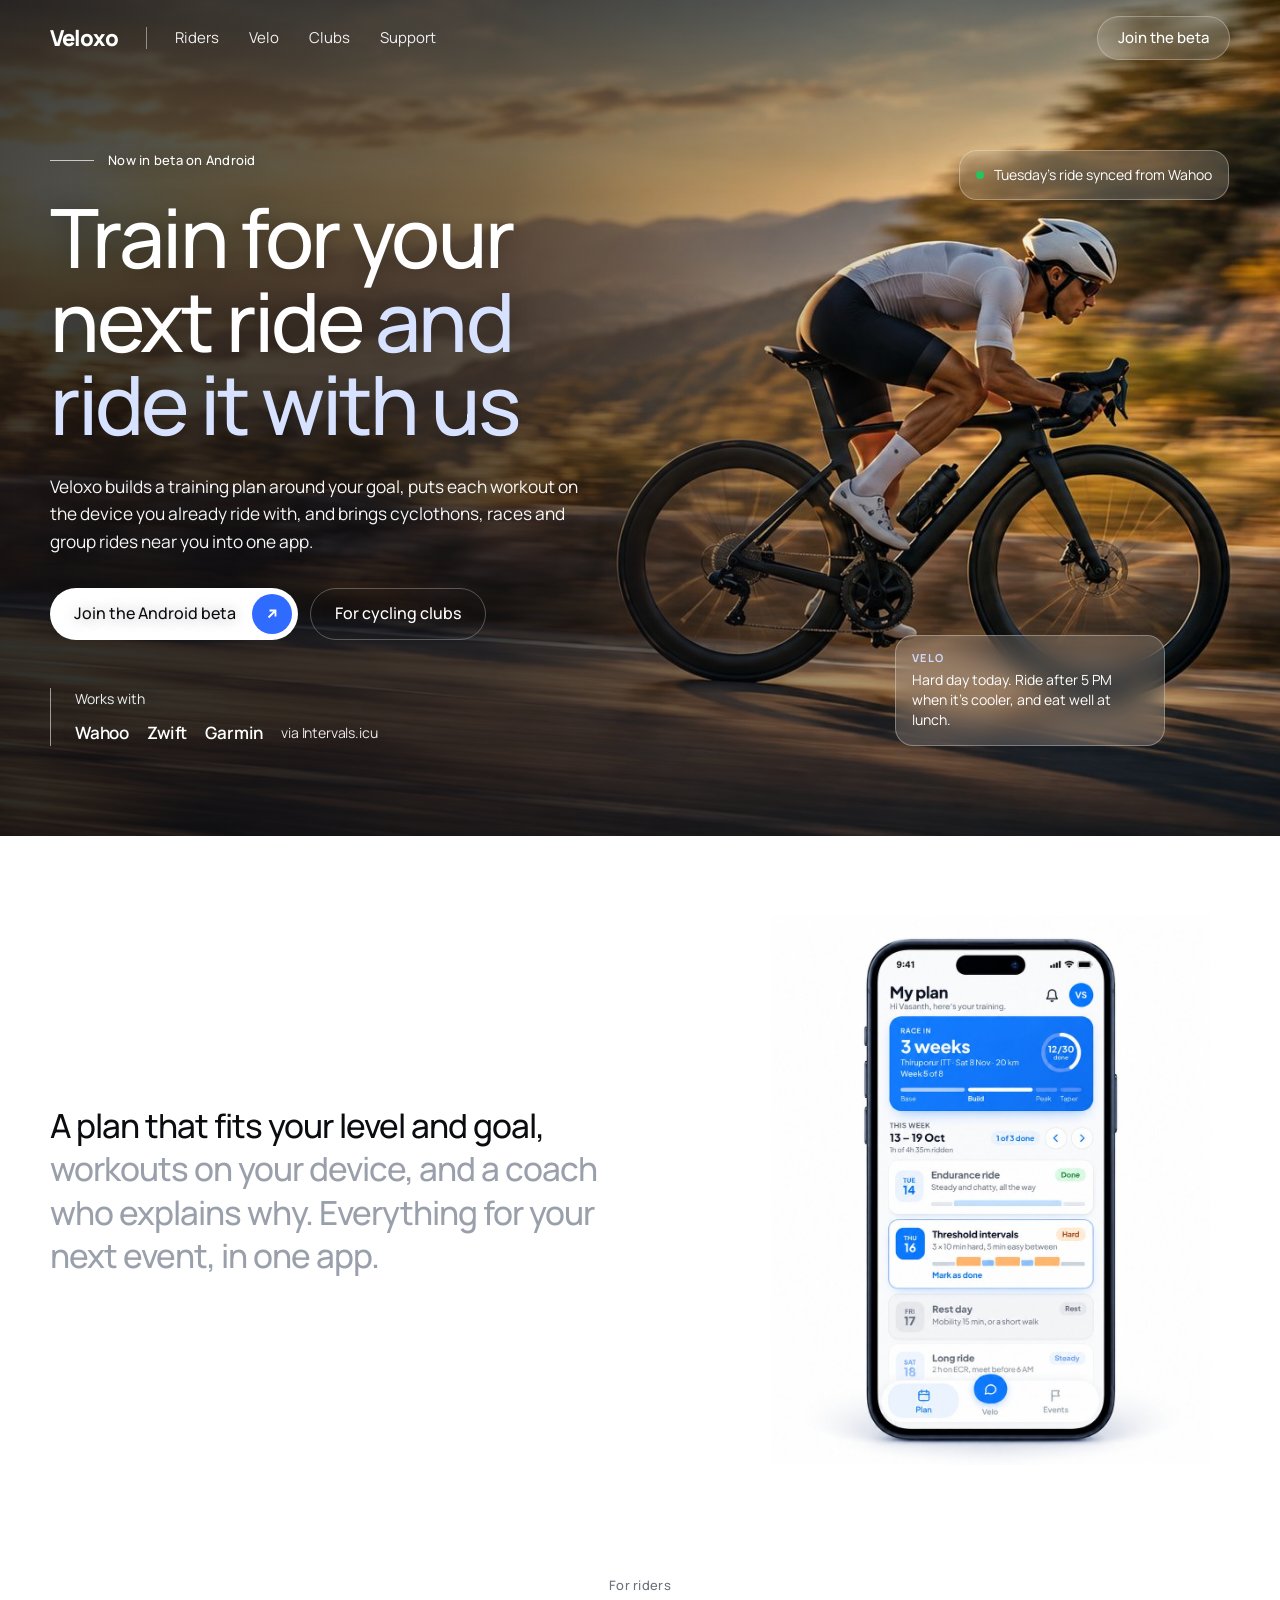
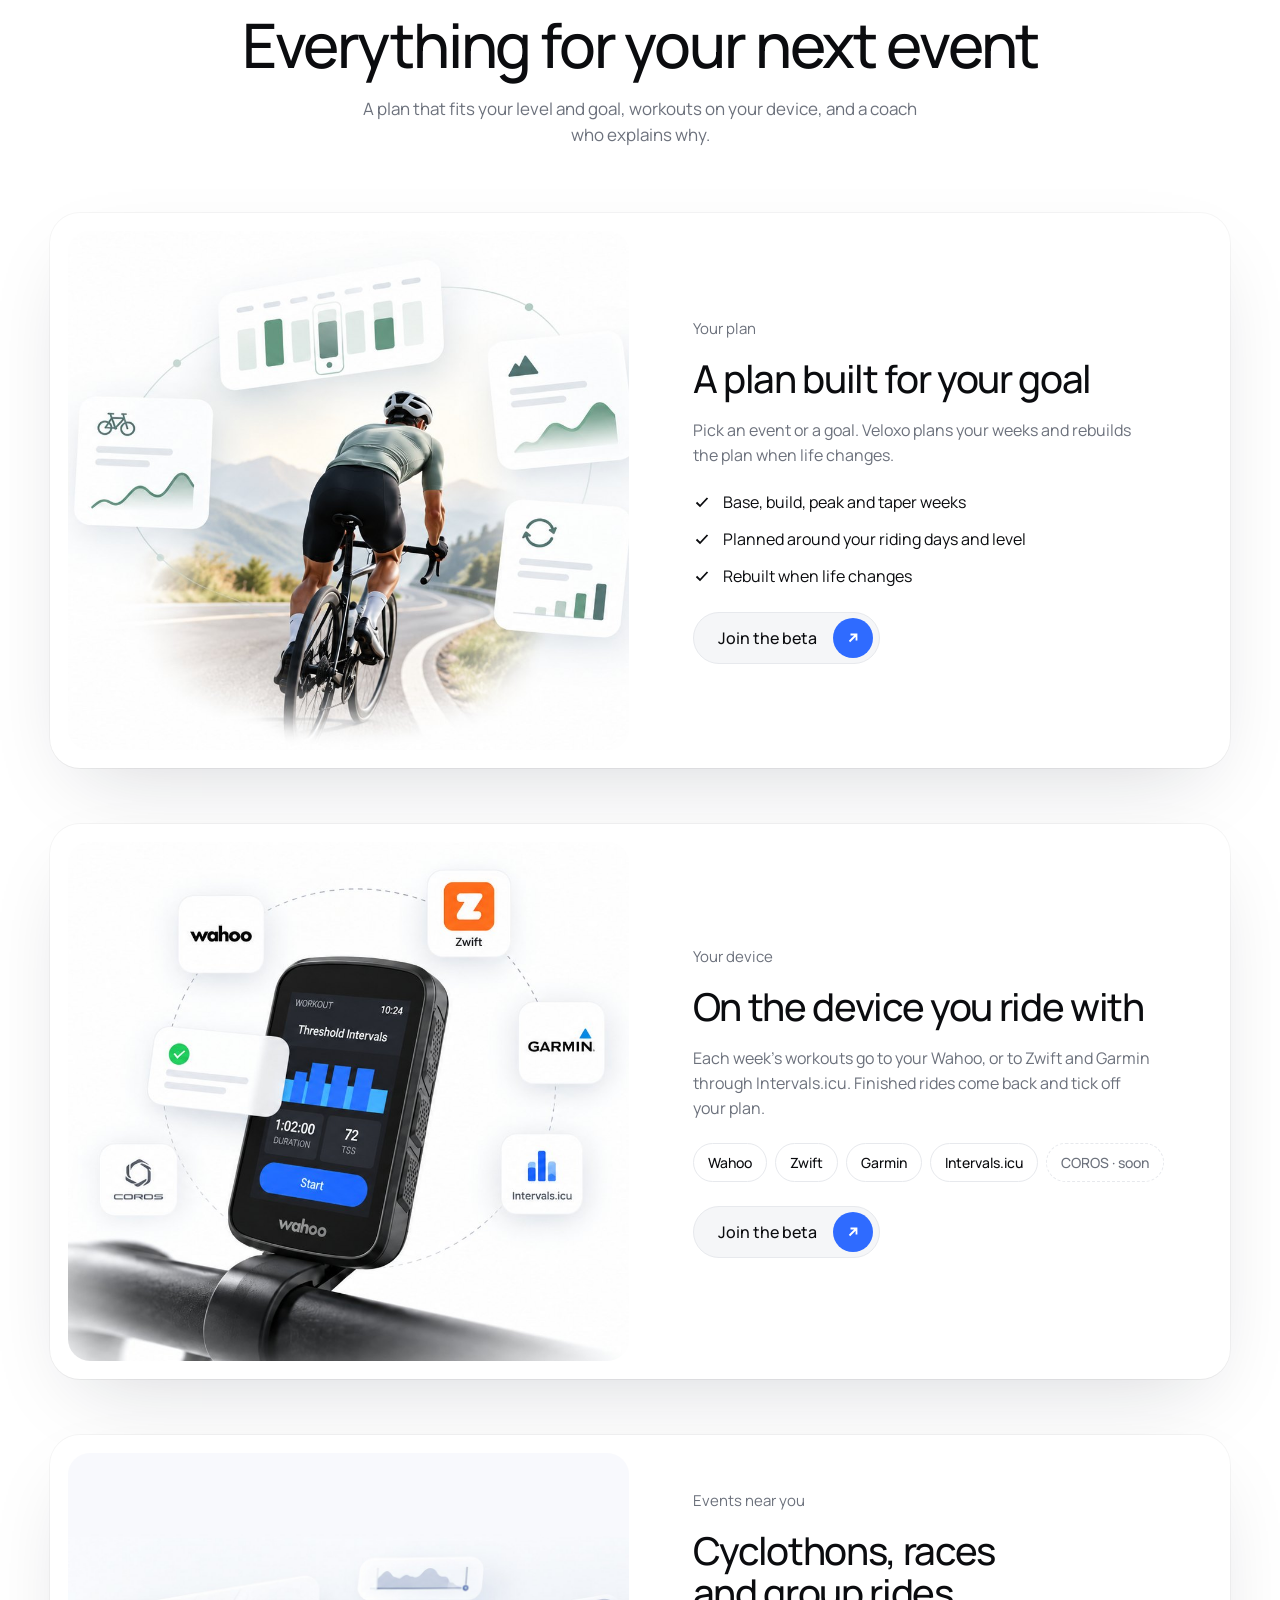
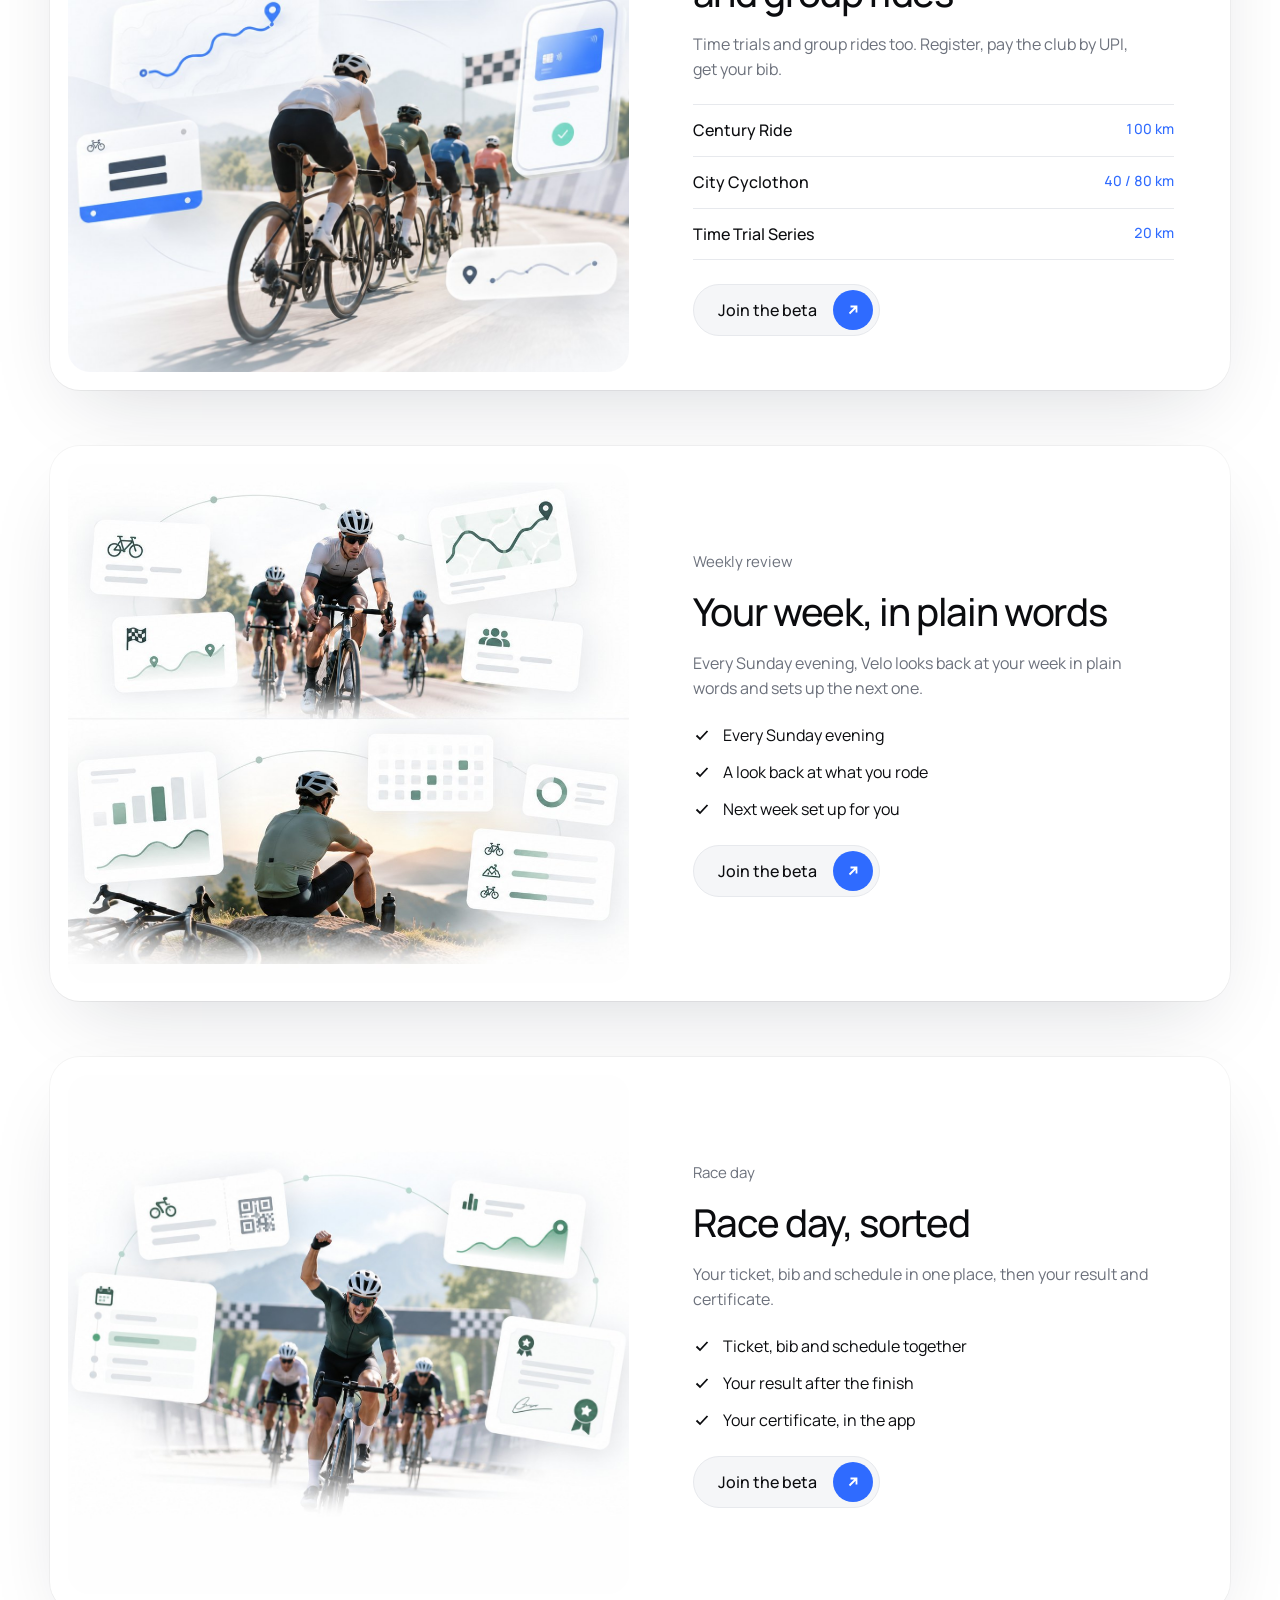
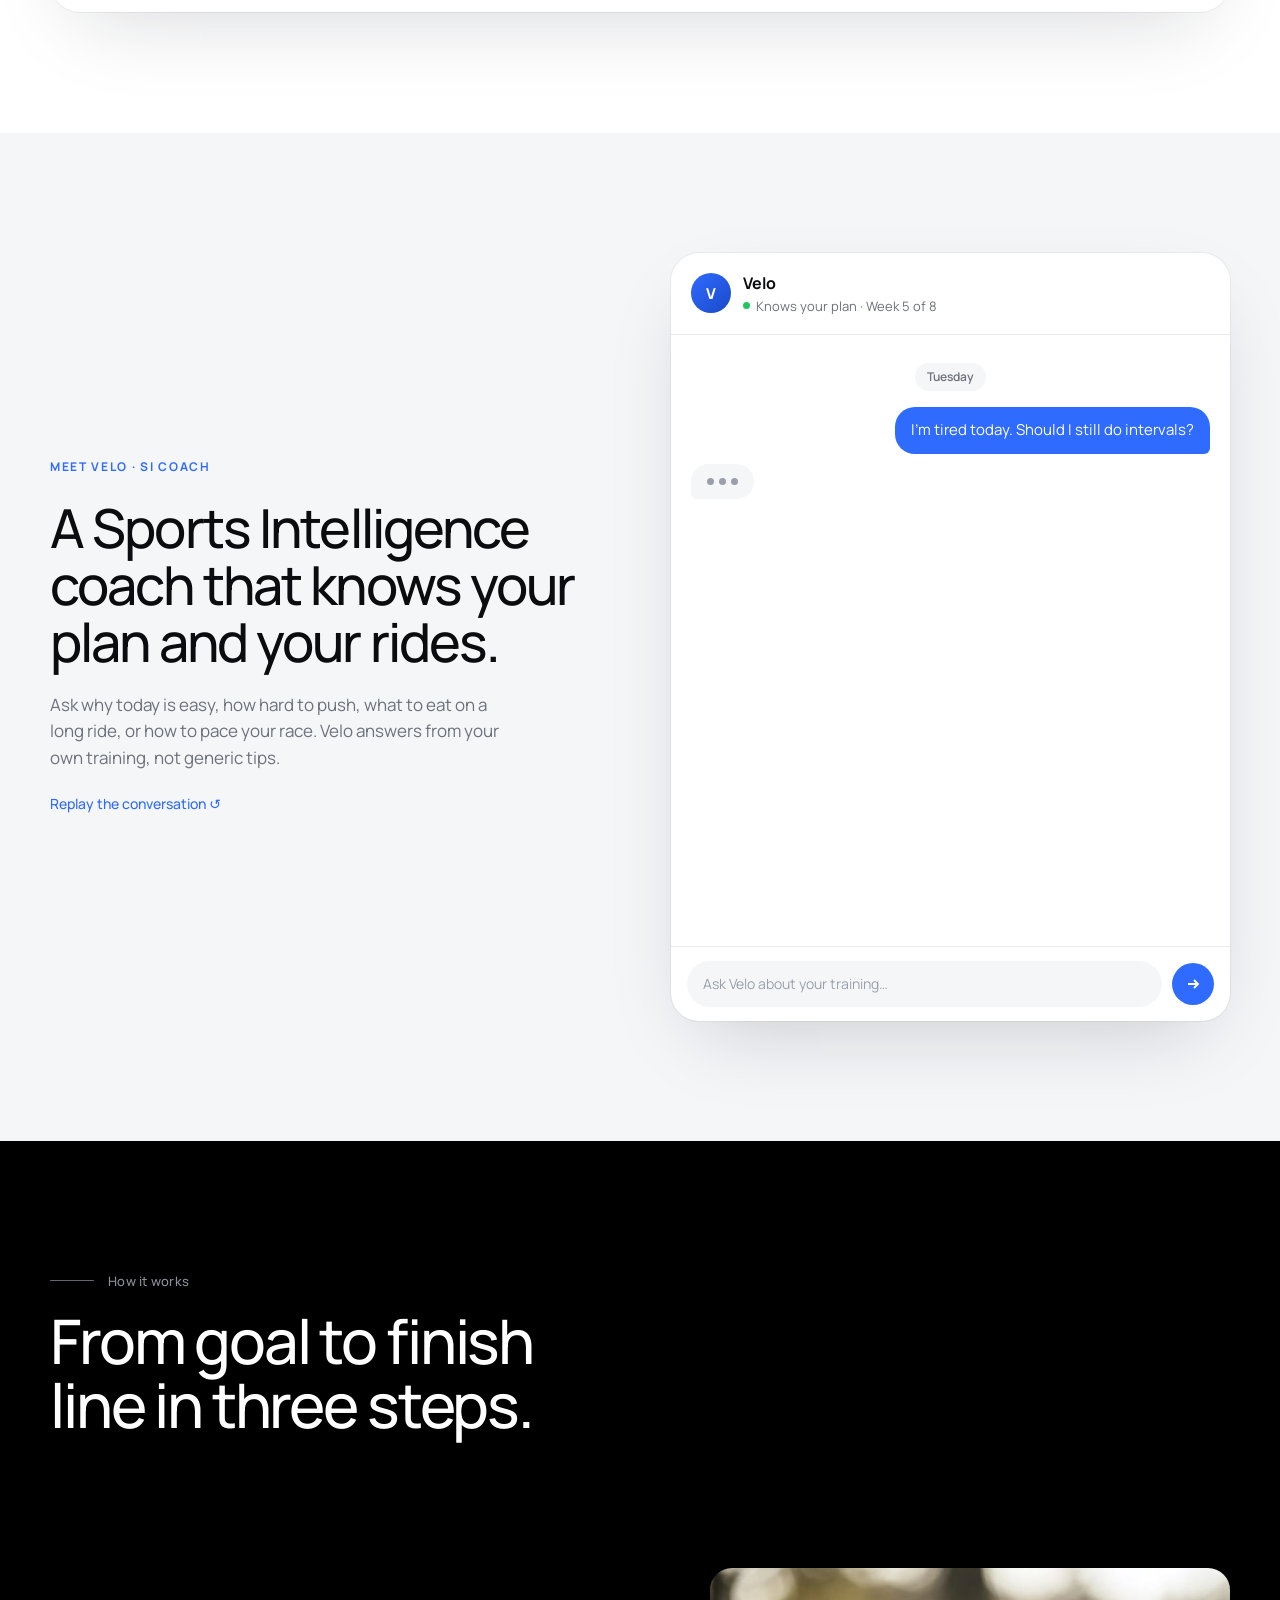
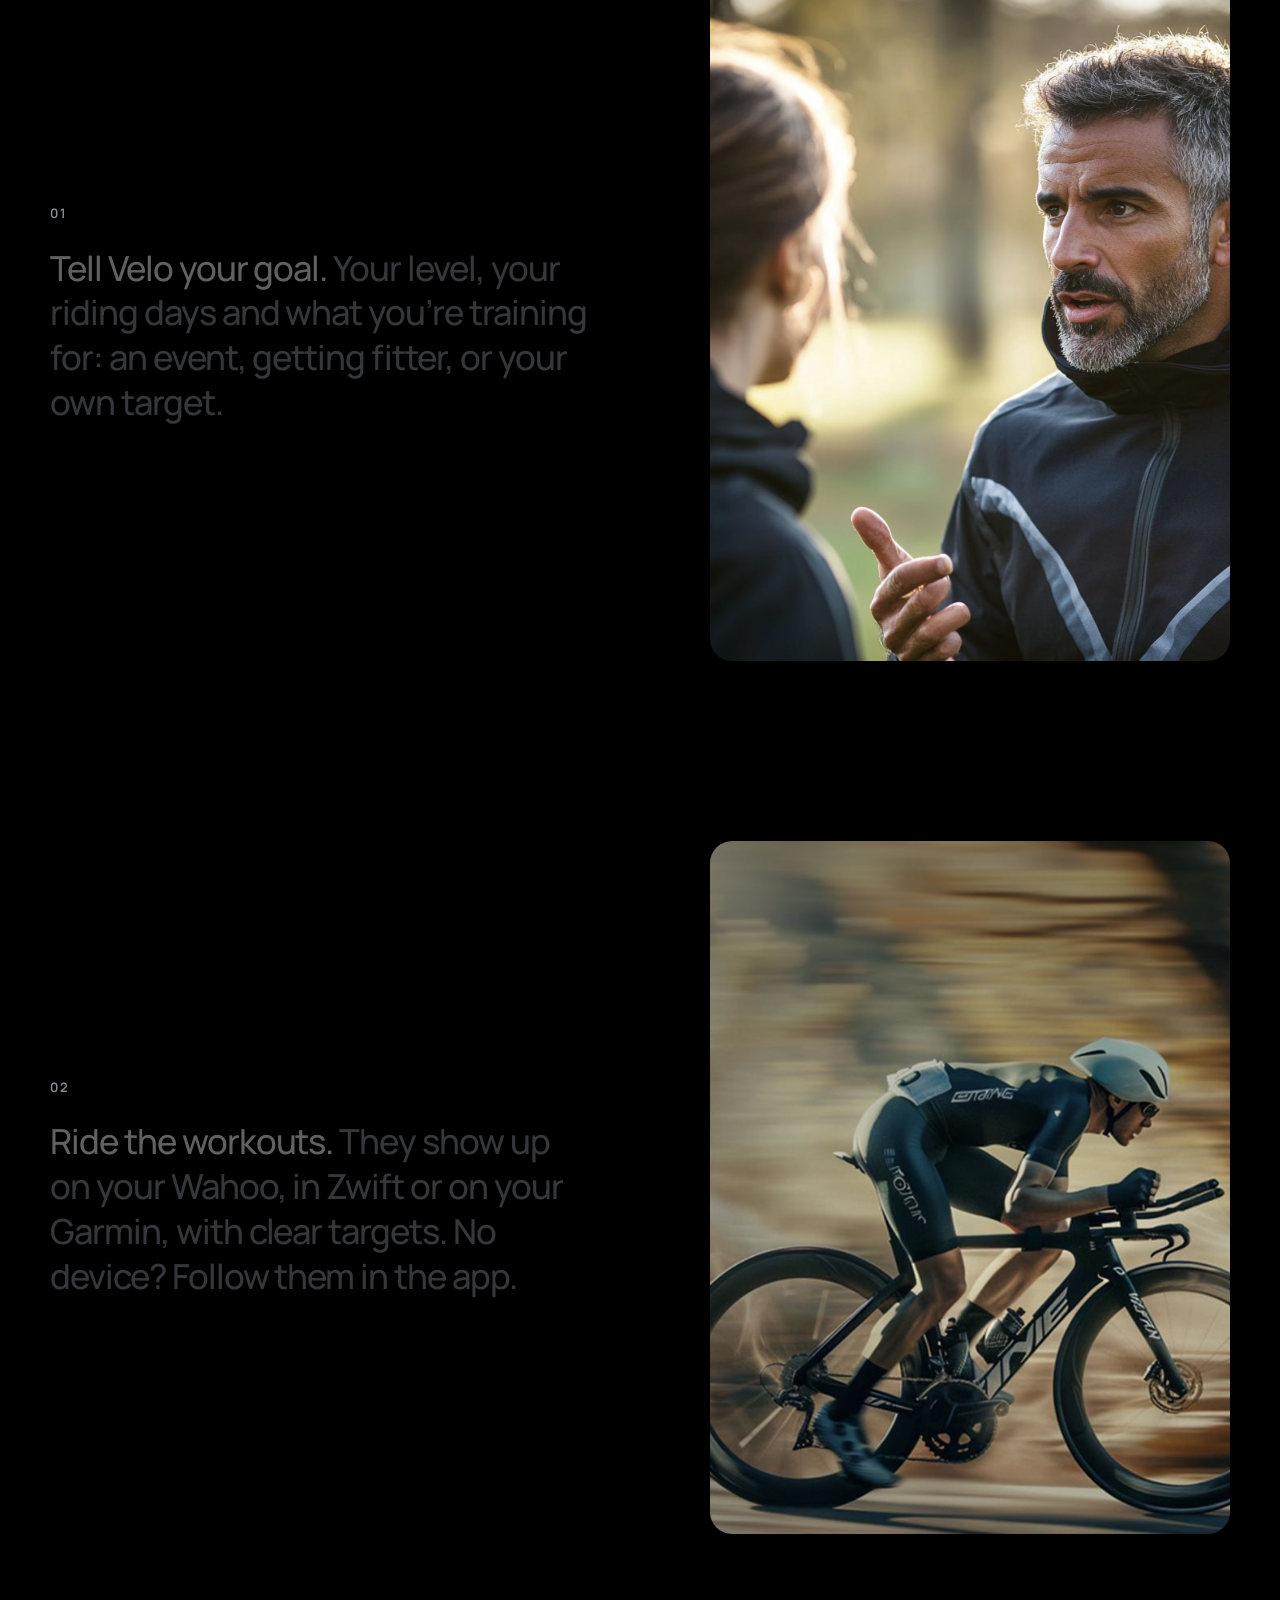
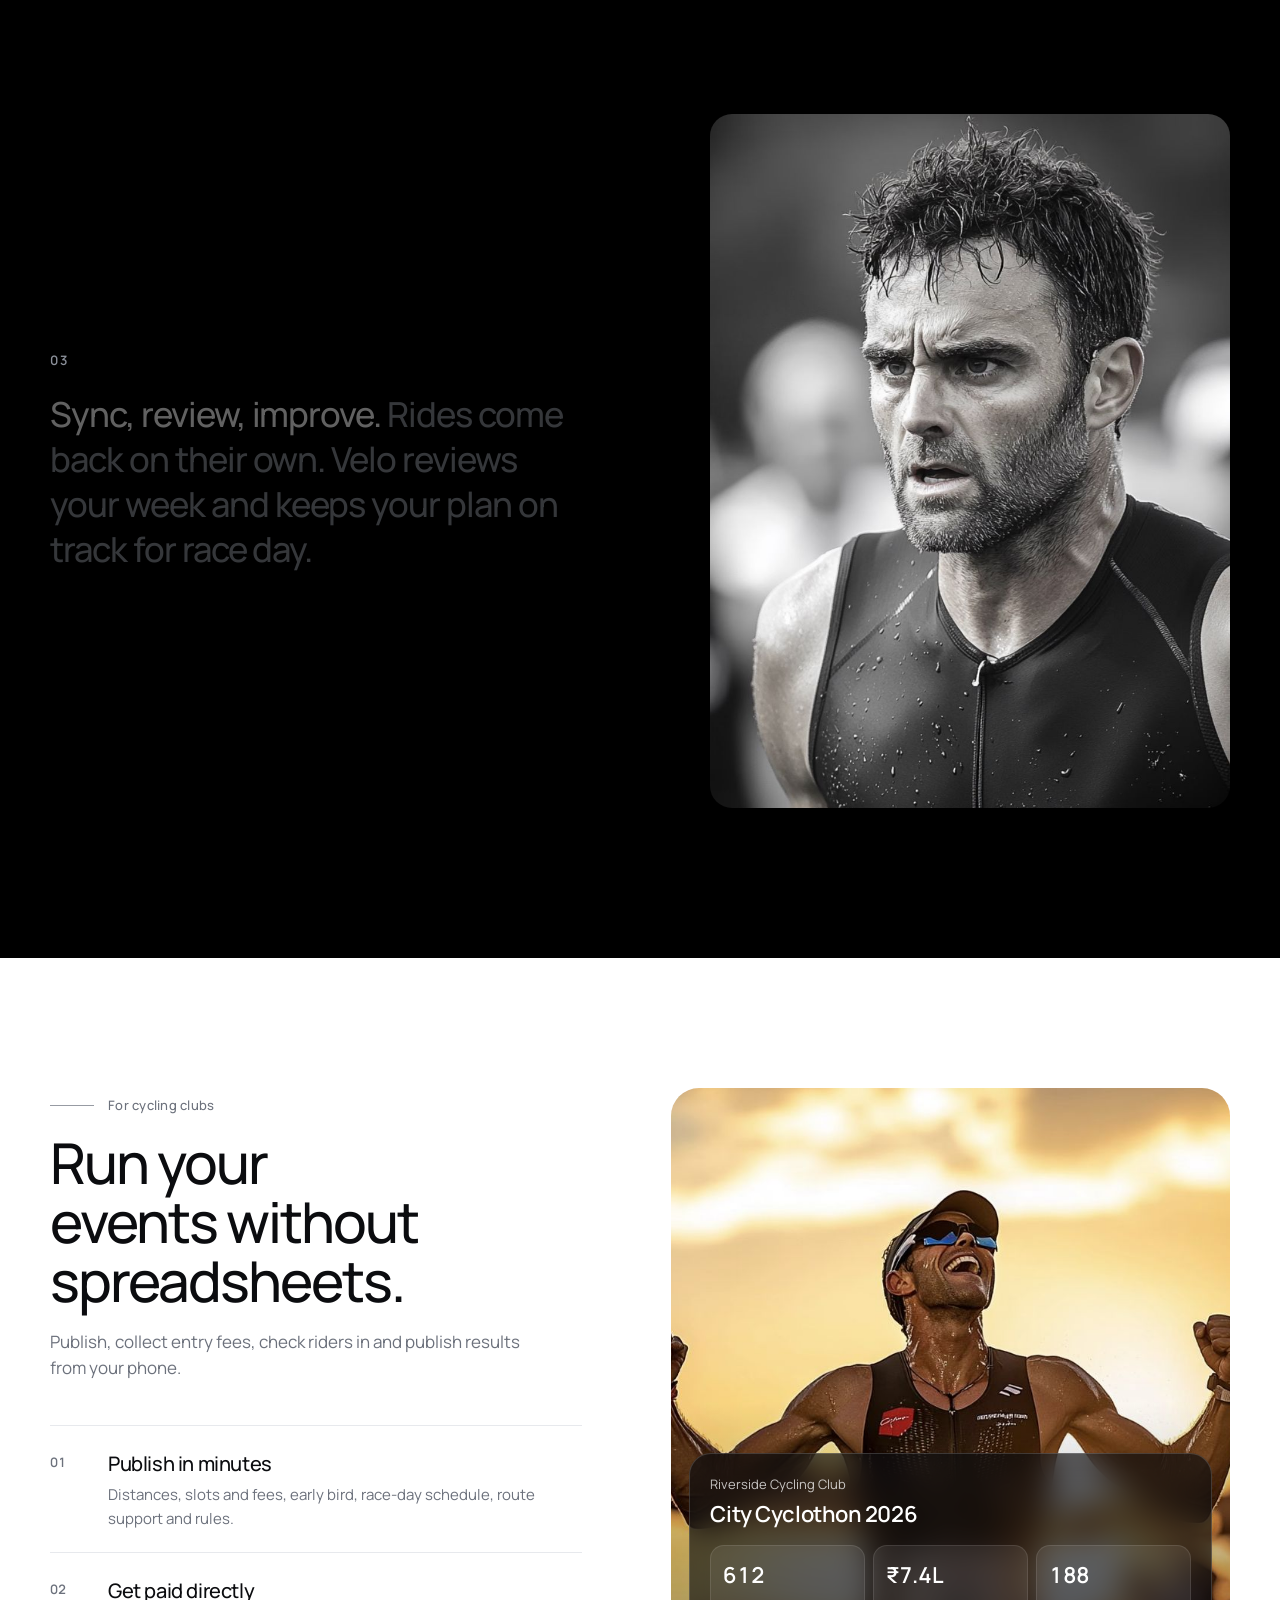
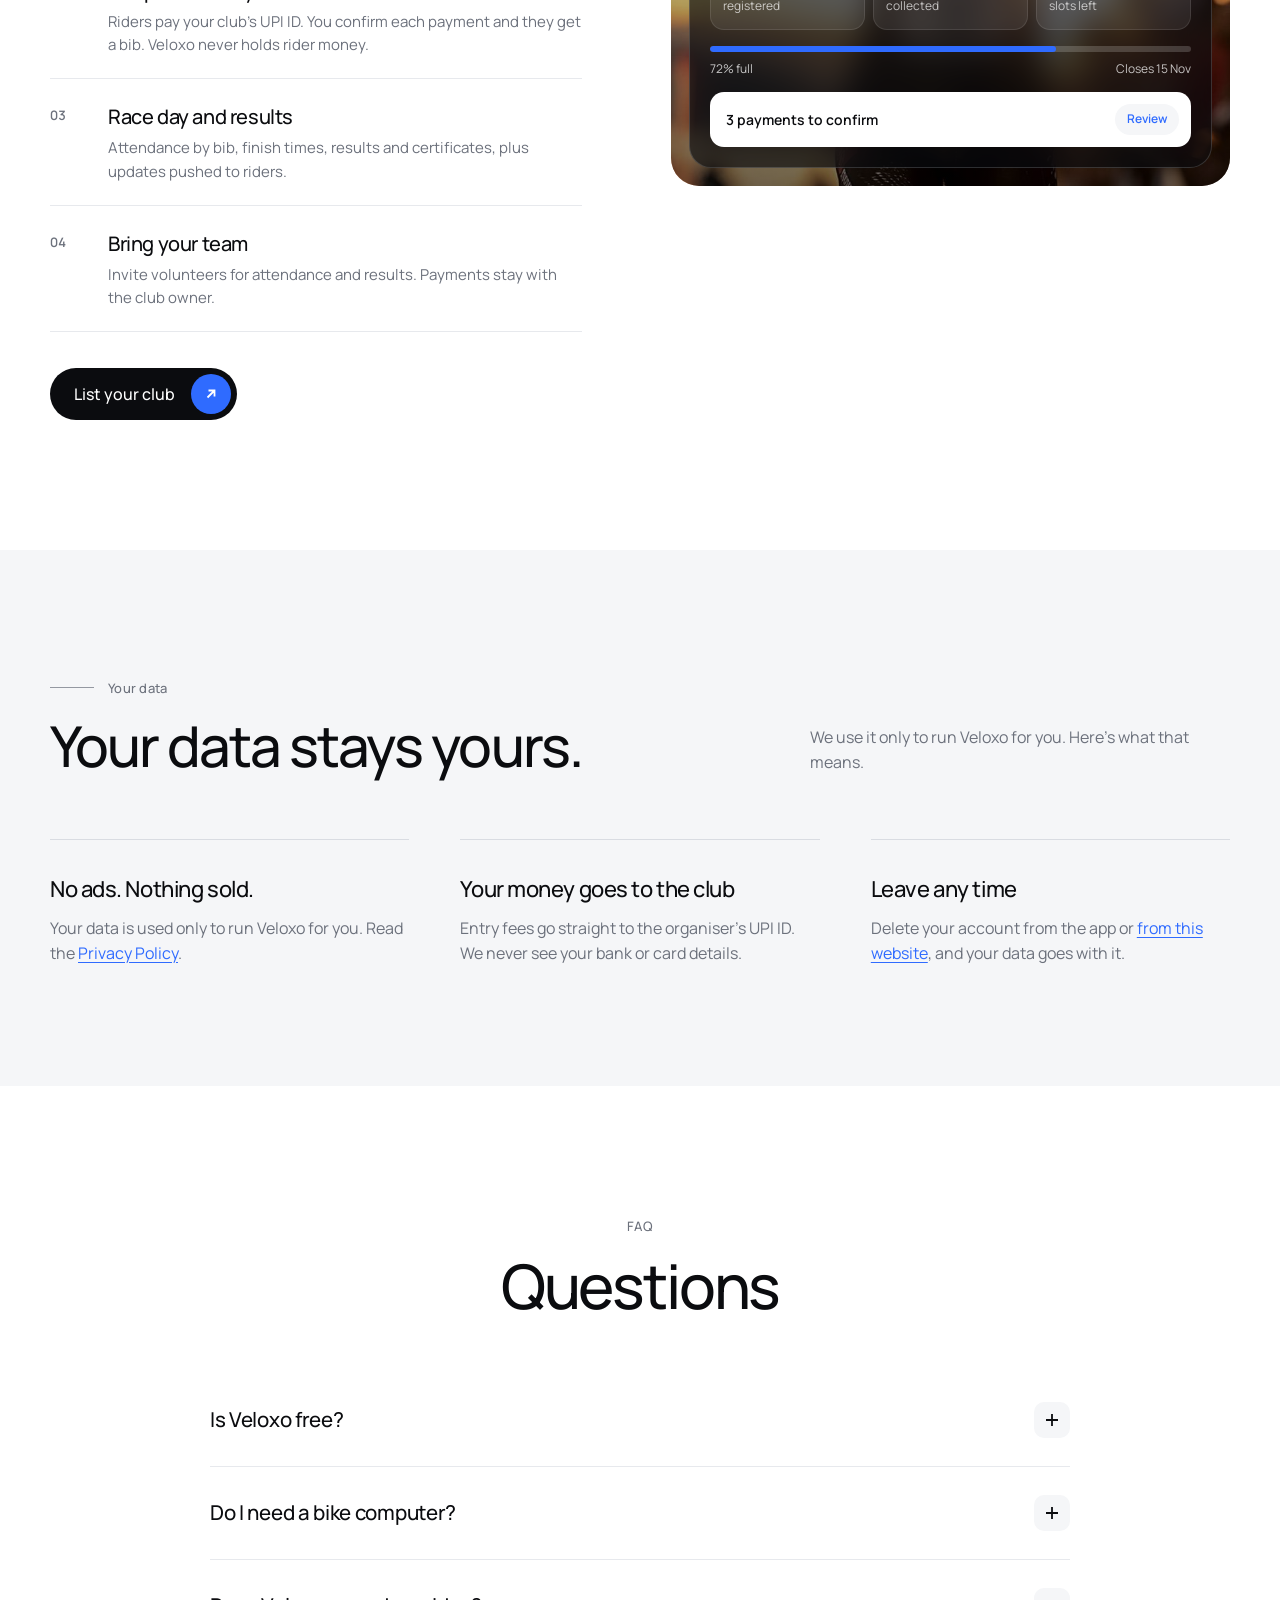
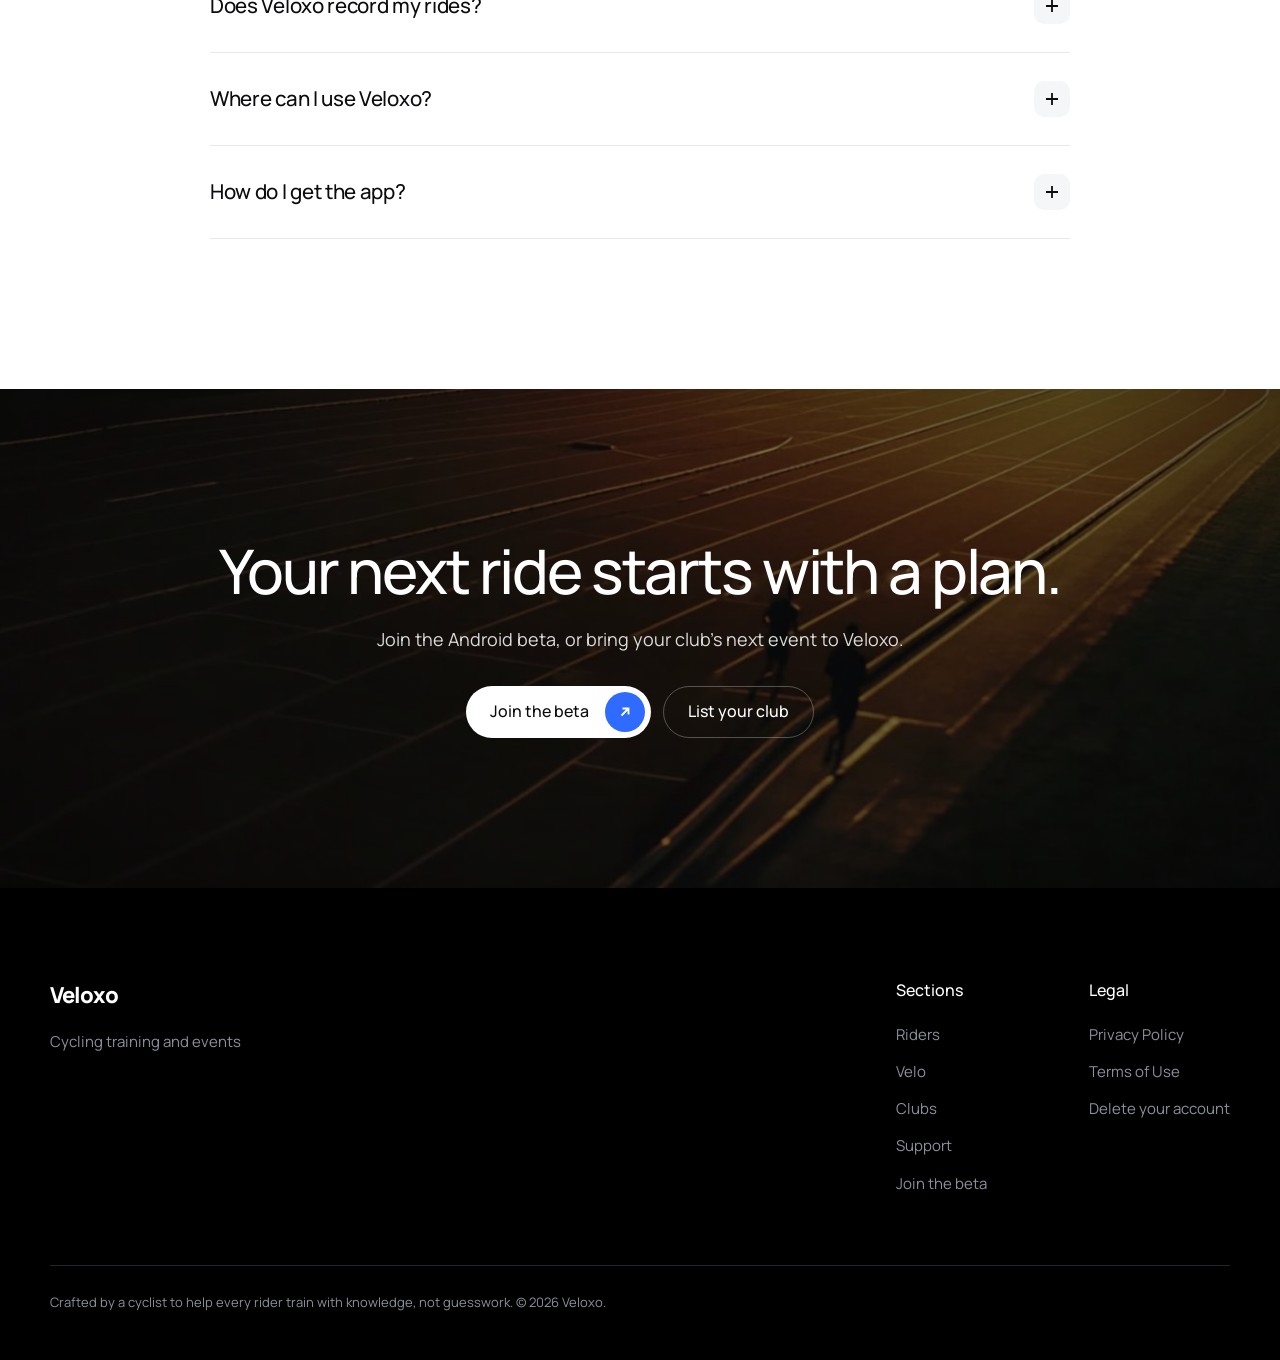
==== commit 0381e56e: "Website footer: crafted by a cyclist, no personal name Co-Authored-By: Claude Opus 5.5 <noreply@anth" ====
--- a/index.html
+++ b/index.html
@@ -303,7 +303,7 @@
       <div class="fcol"><h4>Sections</h4><a href="#riders">Riders</a><a href="#velo">Velo</a><a href="#clubs">Clubs</a><a href="support.html">Support</a><a href="join.html">Join the beta</a></div>
       <div class="fcol"><h4>Legal</h4><a href="privacy.html">Privacy Policy</a><a href="terms.html">Terms of Use</a><a href="delete-account.html">Delete your account</a></div>
     </div>
-    <p class="legal">Veloxo is an independent project by Vasanth Sankar, built in India. © 2026 Veloxo.</p>
+    <p class="legal">Crafted by a cyclist to help every rider train with knowledge, not guesswork. © 2026 Veloxo.</p>
   </div>
 </footer>
 <script src="home.js"></script>
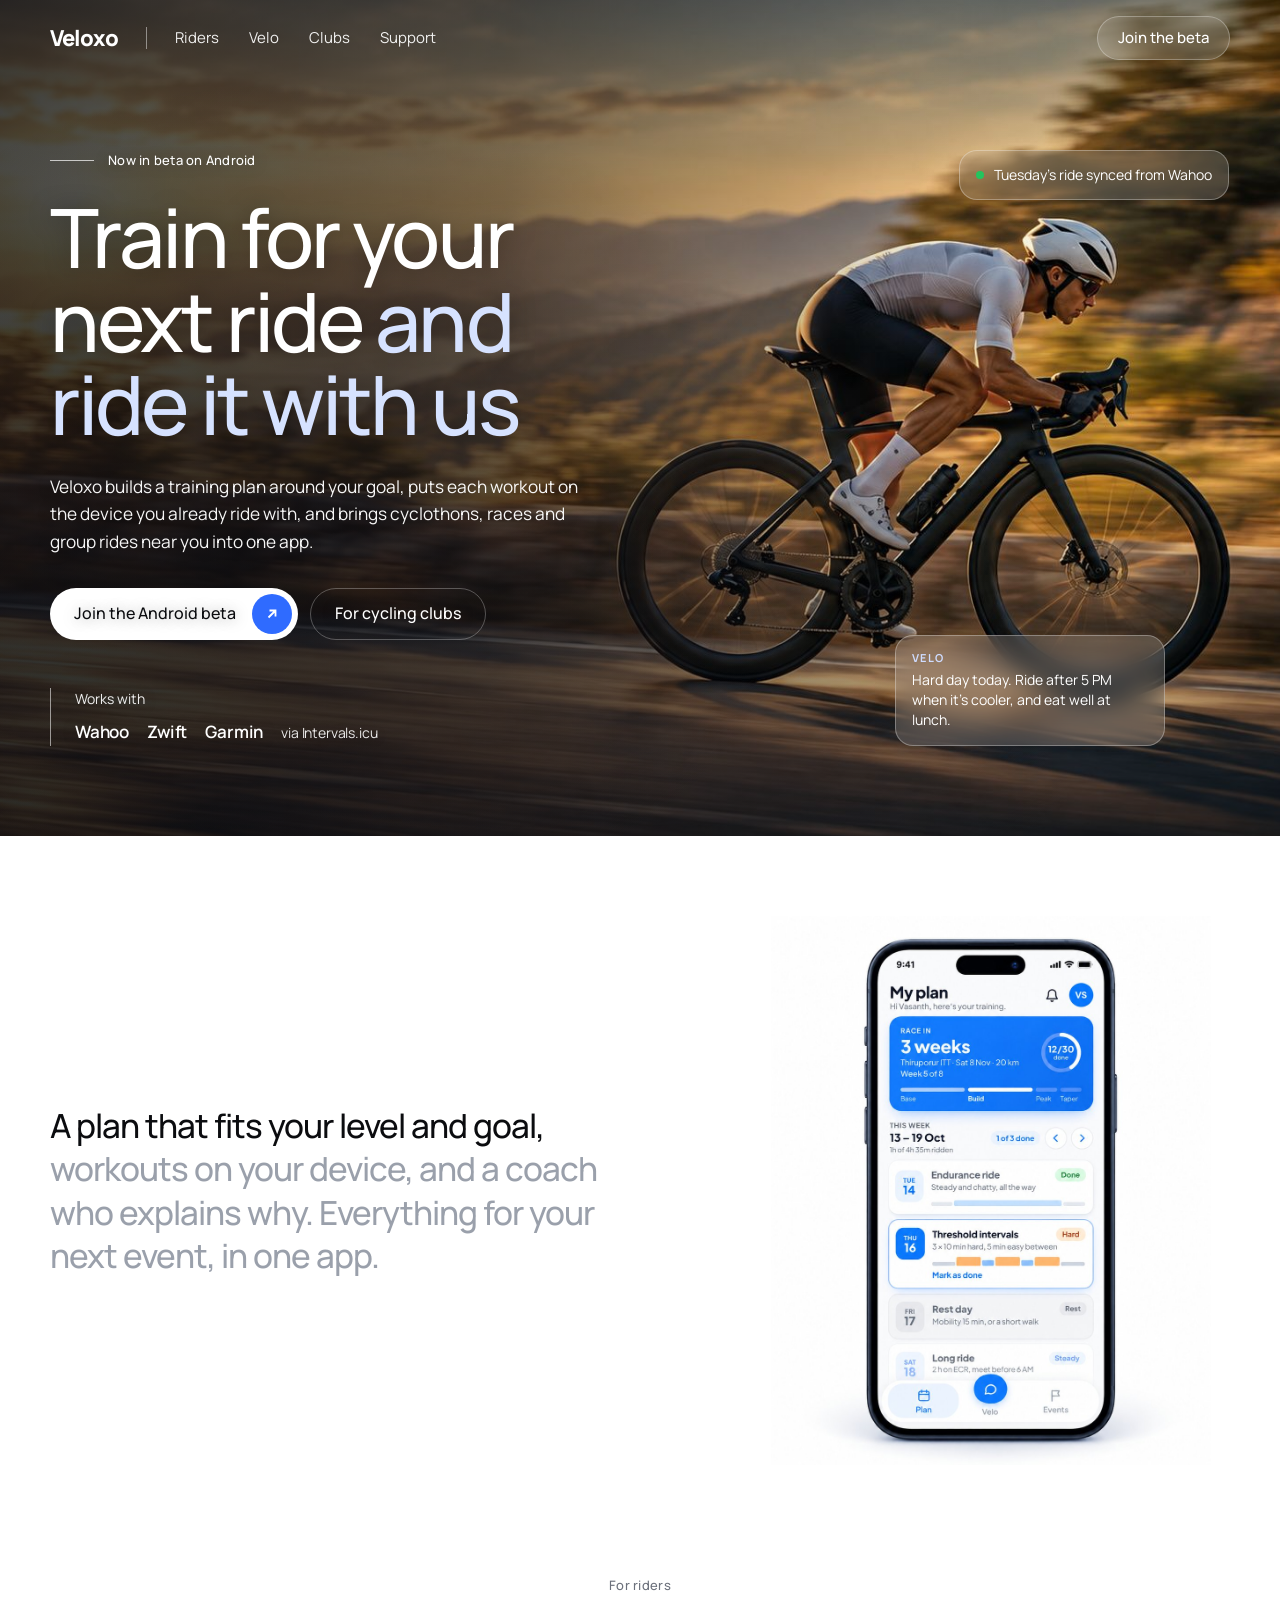
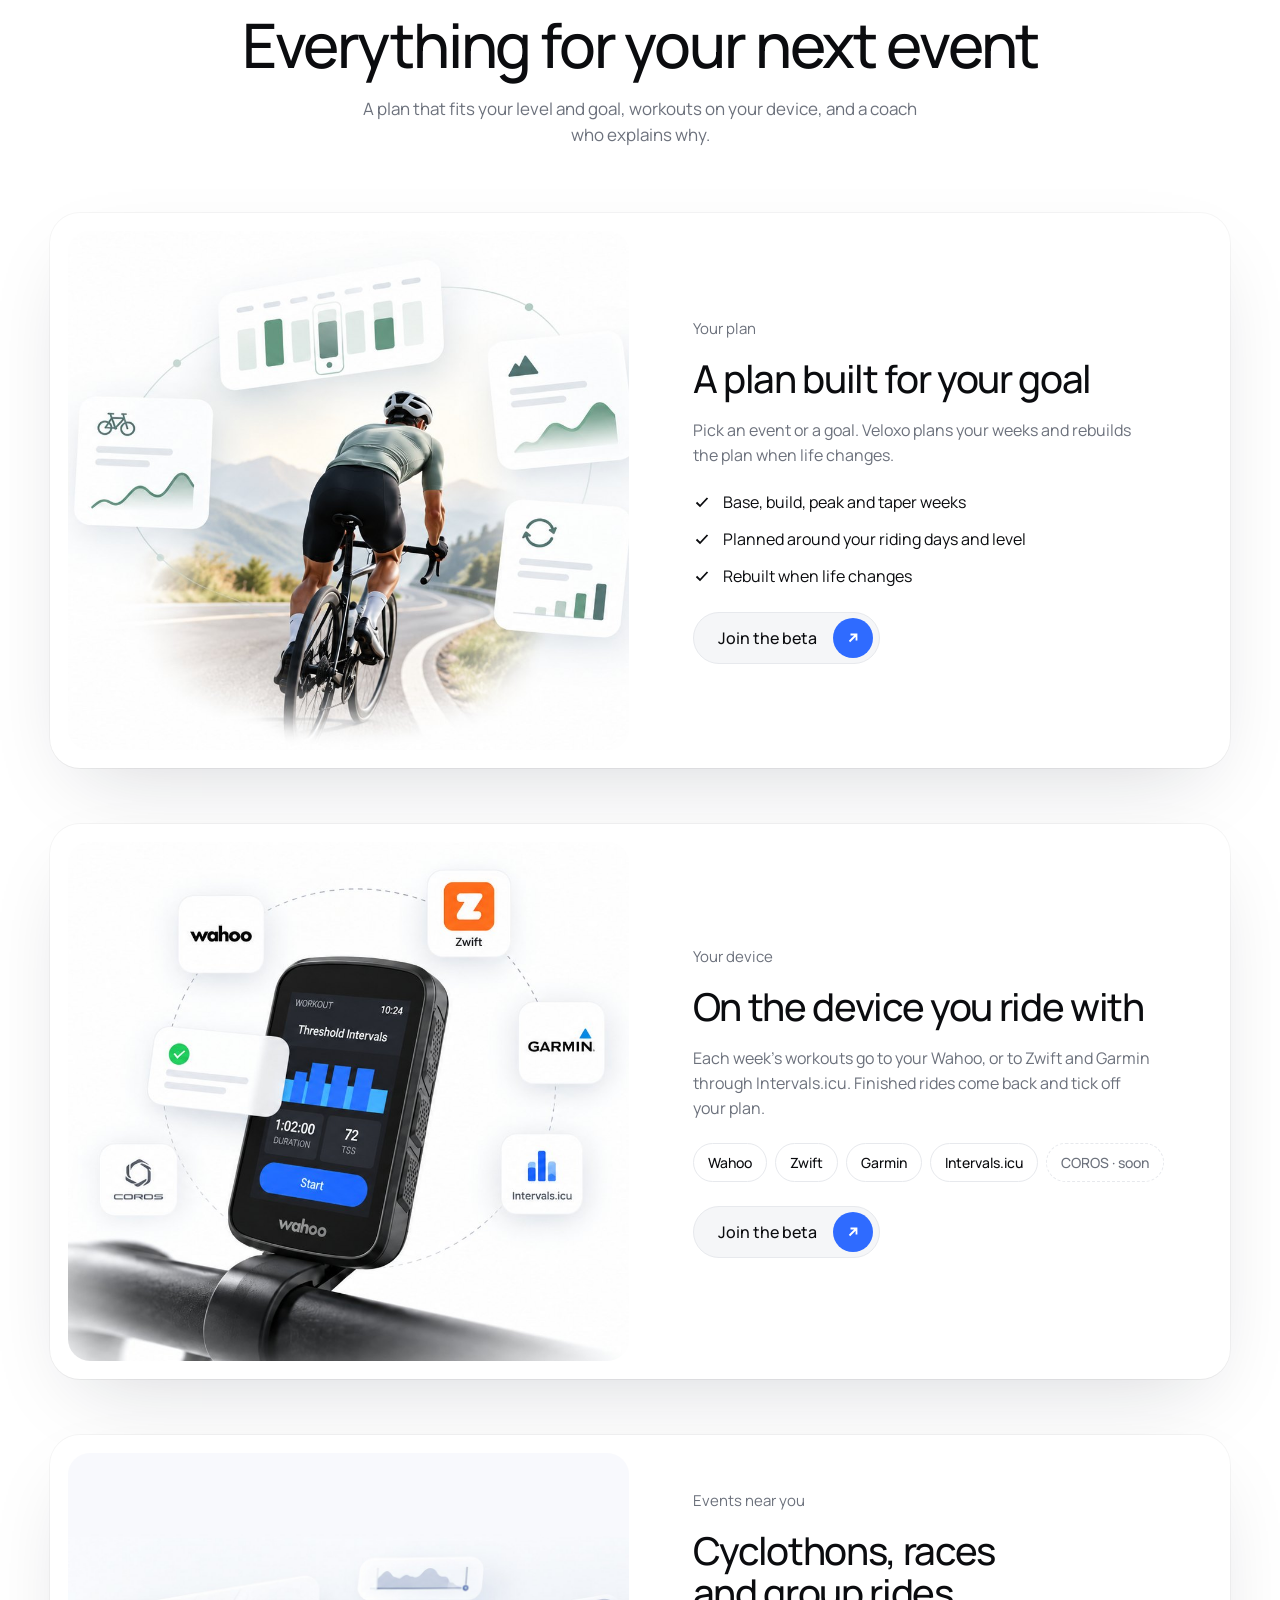
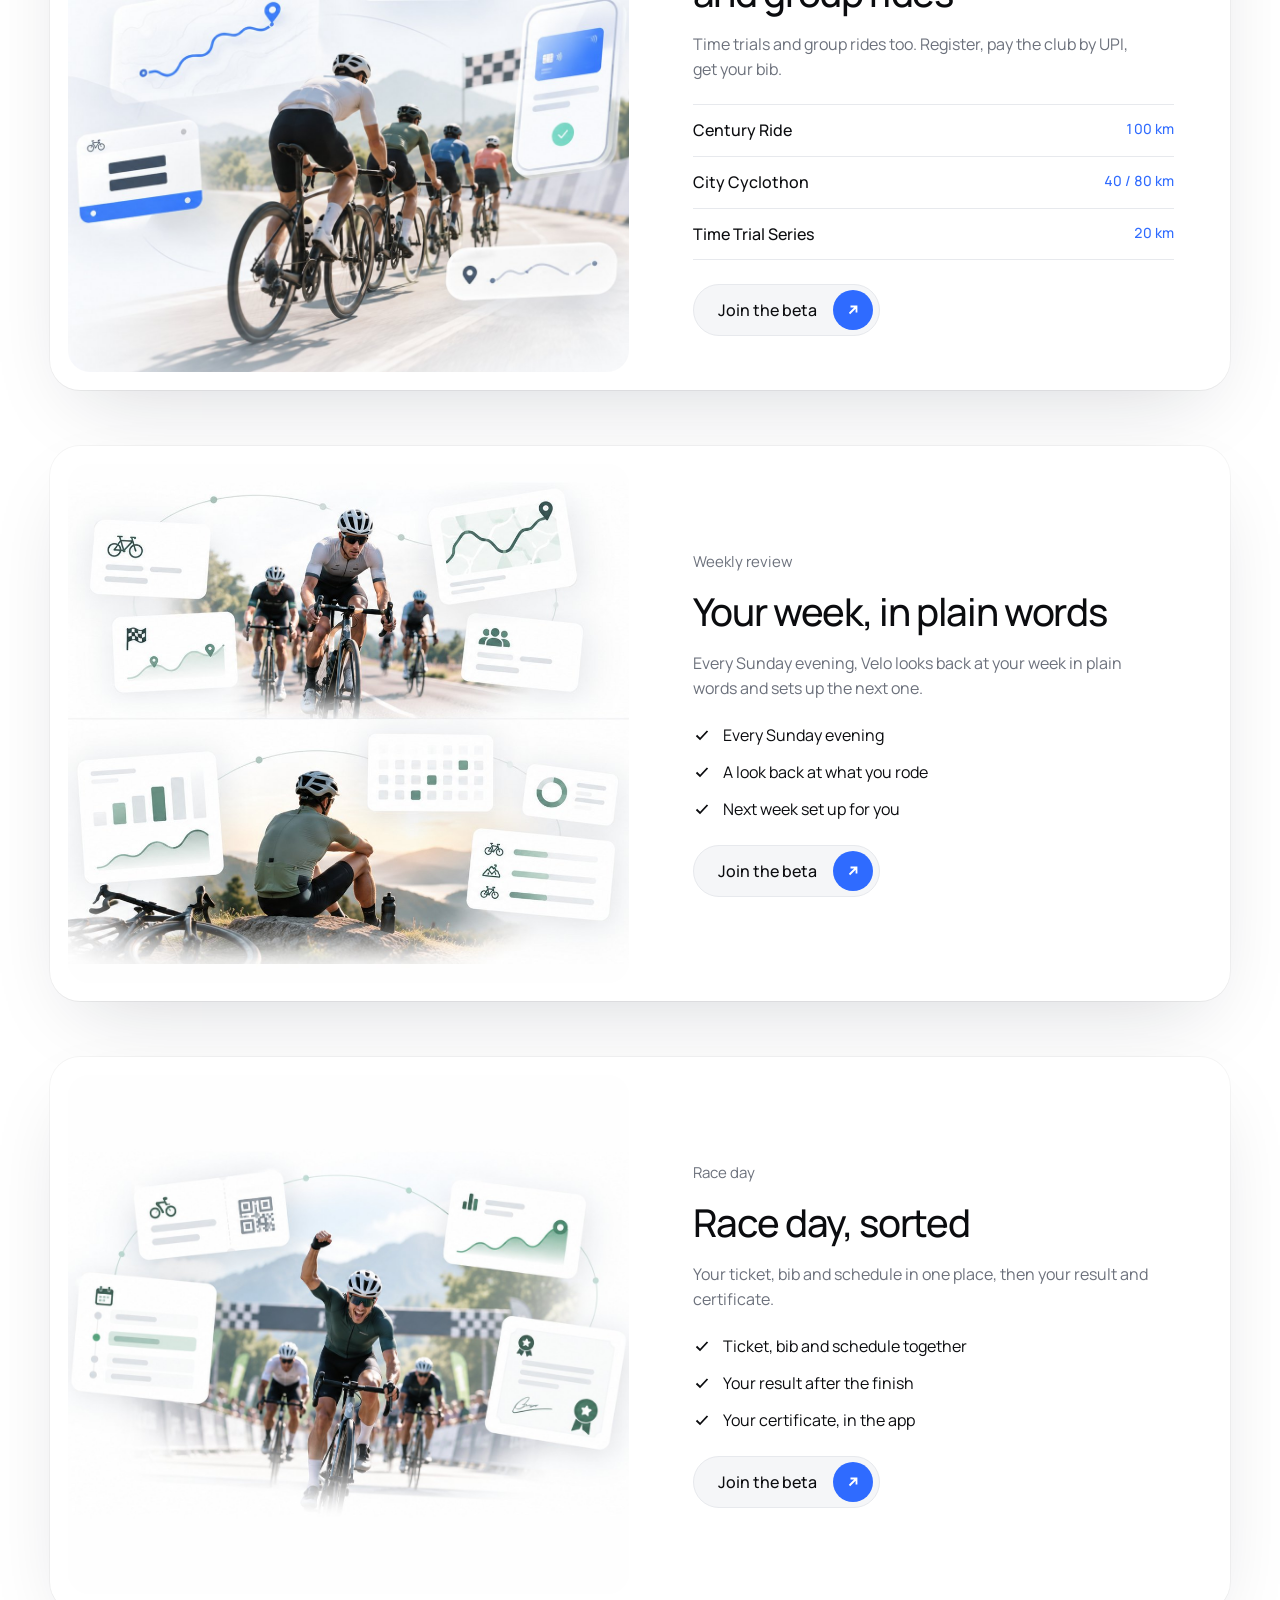
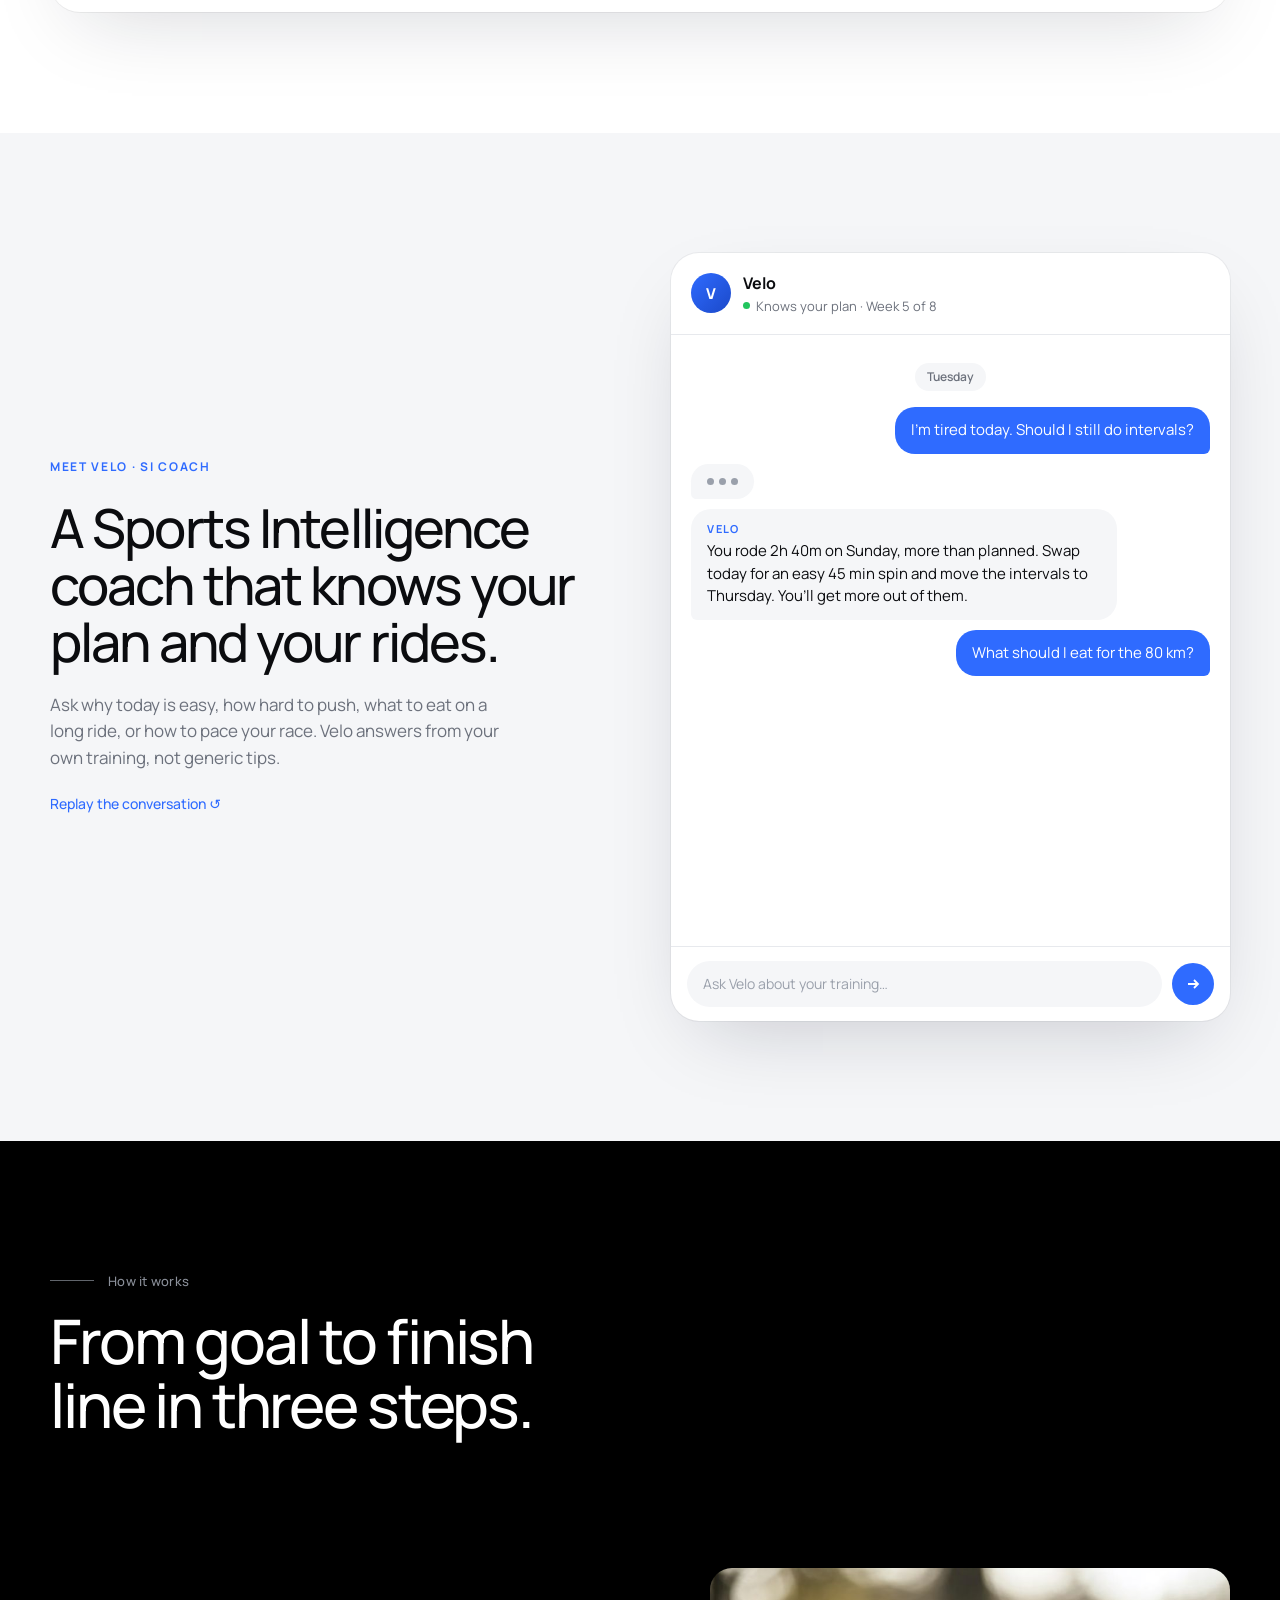
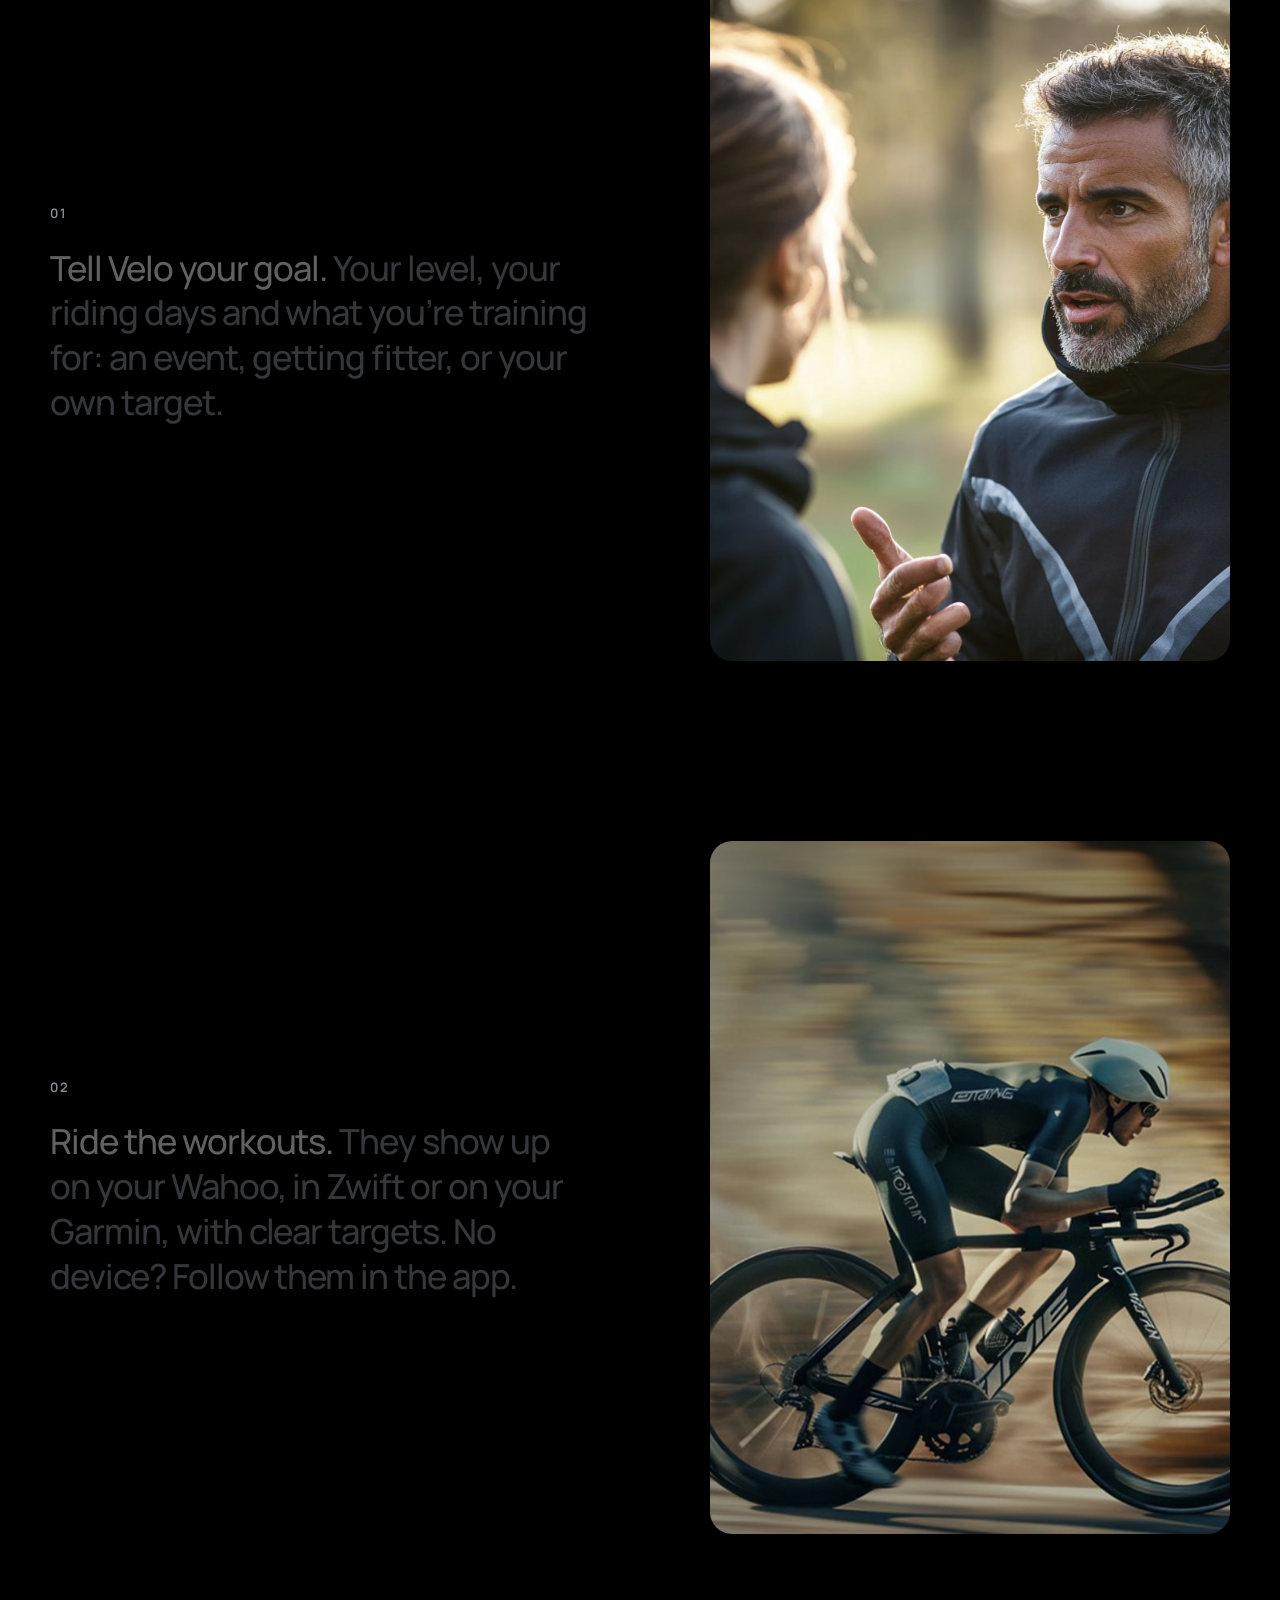
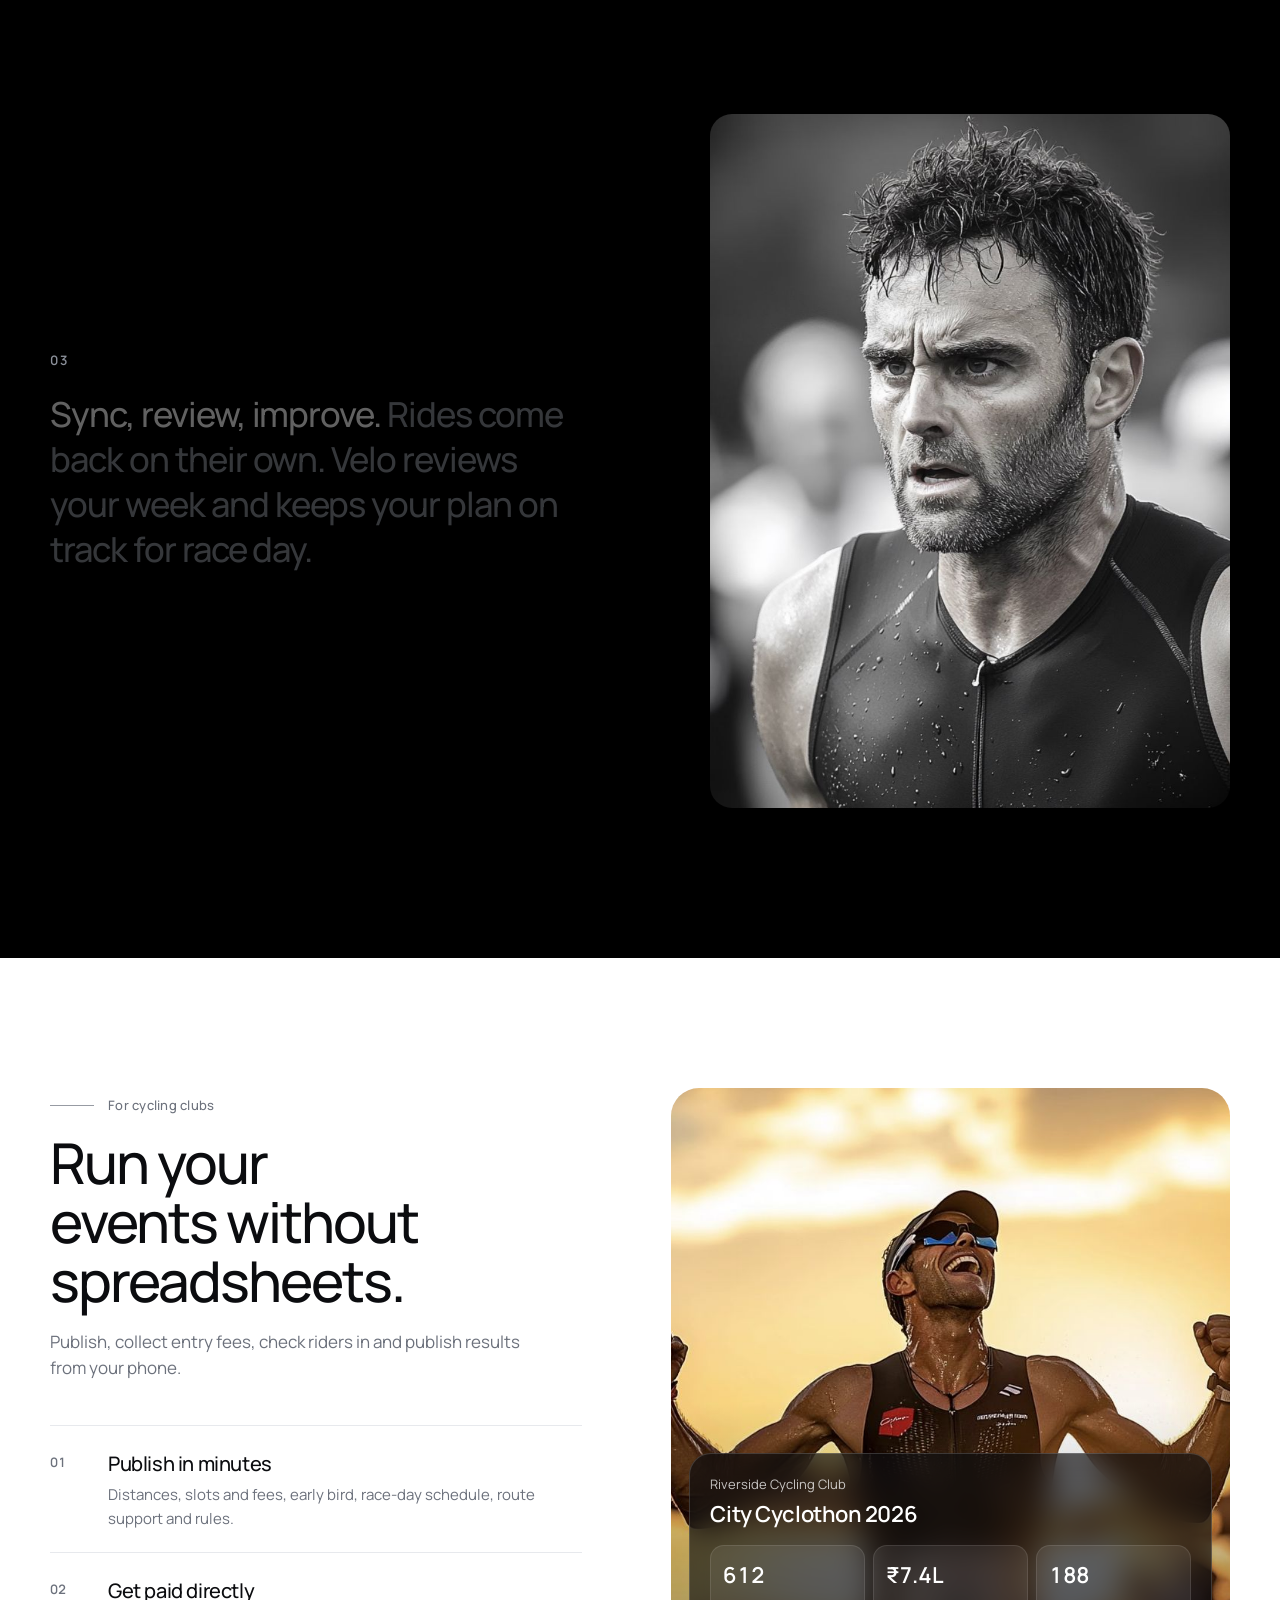
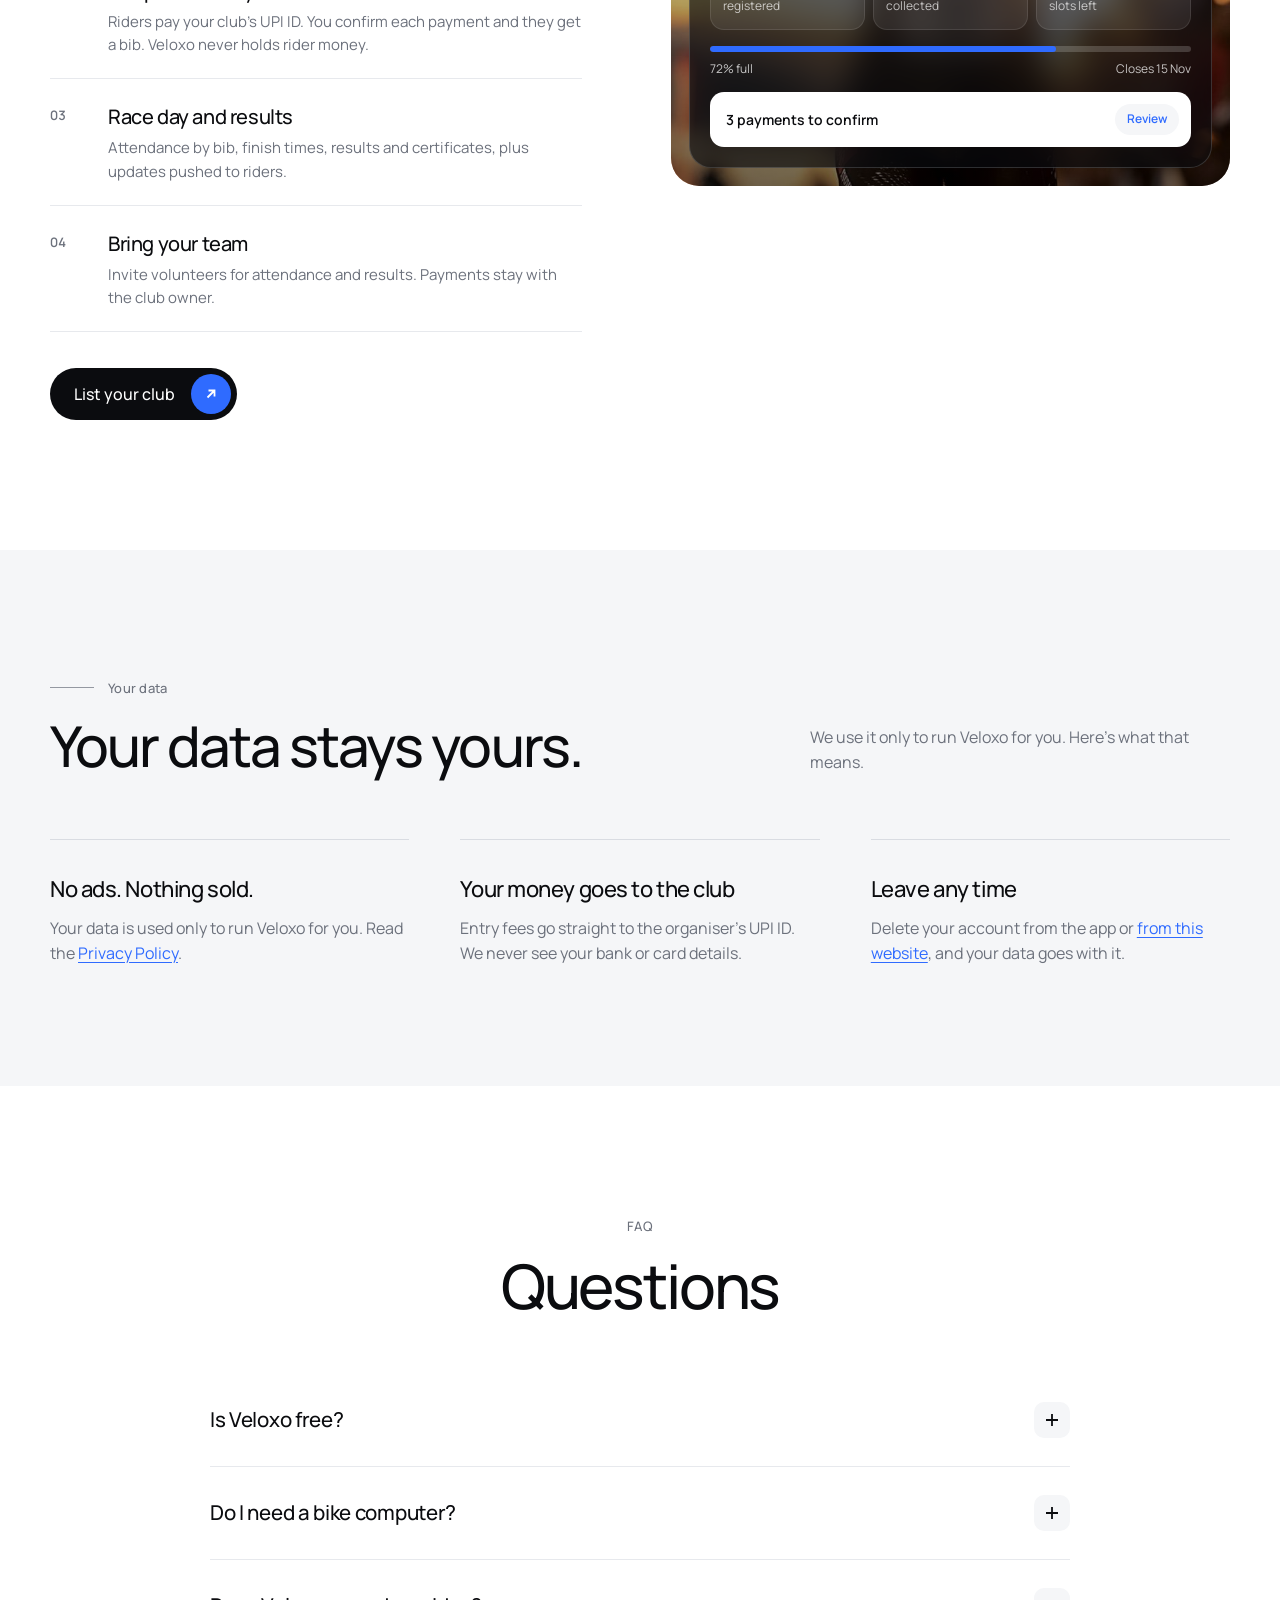
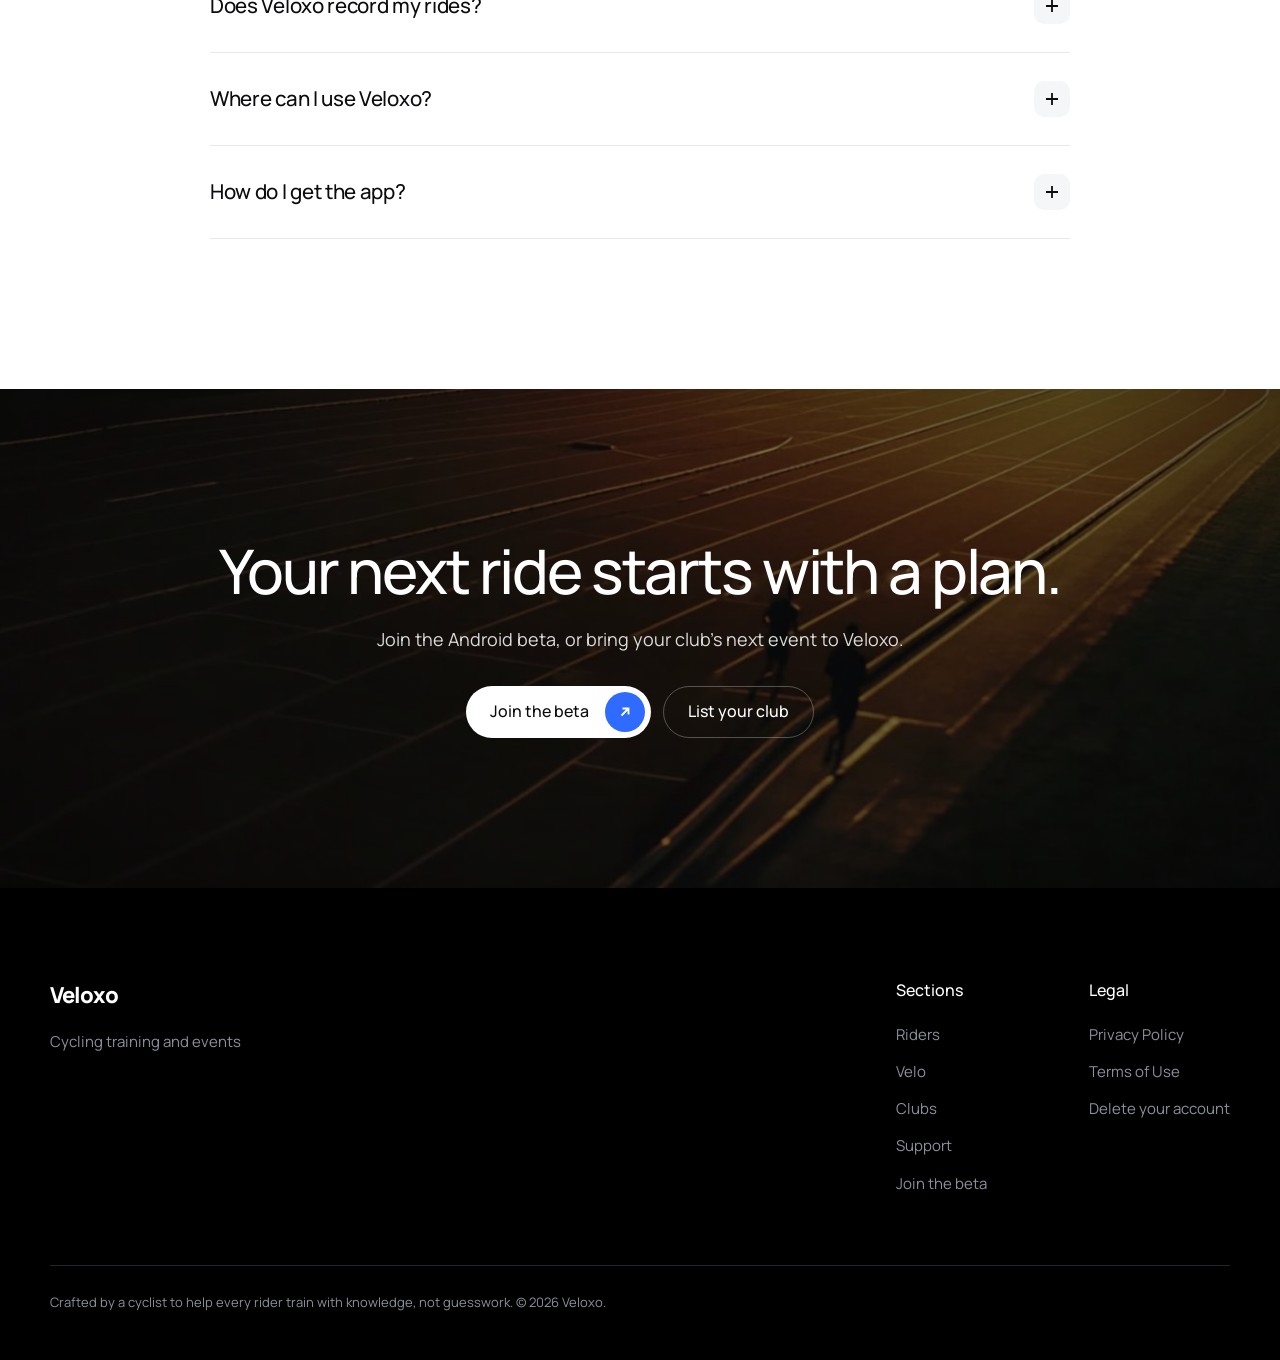
==== commit 119773f0: "Move to veloxo.in: new address and support@veloxo.in Canonical and share-image links point to https:" ====
--- a/index.html
+++ b/index.html
@@ -7,8 +7,8 @@
 <meta name="description" content="A training plan for your goal, workouts on your Wahoo, Zwift or Garmin, Velo your Sports Intelligence (SI) coach, and cycling events near you in one app.">
 <meta property="og:title" content="Veloxo · Train for your next ride">
 <meta property="og:description" content="A training plan for your goal, a Sports Intelligence (SI) coach, and cycling events near you in one app.">
-<meta property="og:image" content="https://veloxo.heyminmini.in/assets/home/hero.jpg">
-<link rel="canonical" href="https://veloxo.heyminmini.in/">
+<meta property="og:image" content="https://veloxo.in/assets/home/hero.jpg">
+<link rel="canonical" href="https://veloxo.in/">
 <link rel="icon" href="assets/app-icon-512.png">
 <meta name="theme-color" content="#000000">
 <link rel="preconnect" href="https://fonts.googleapis.com">
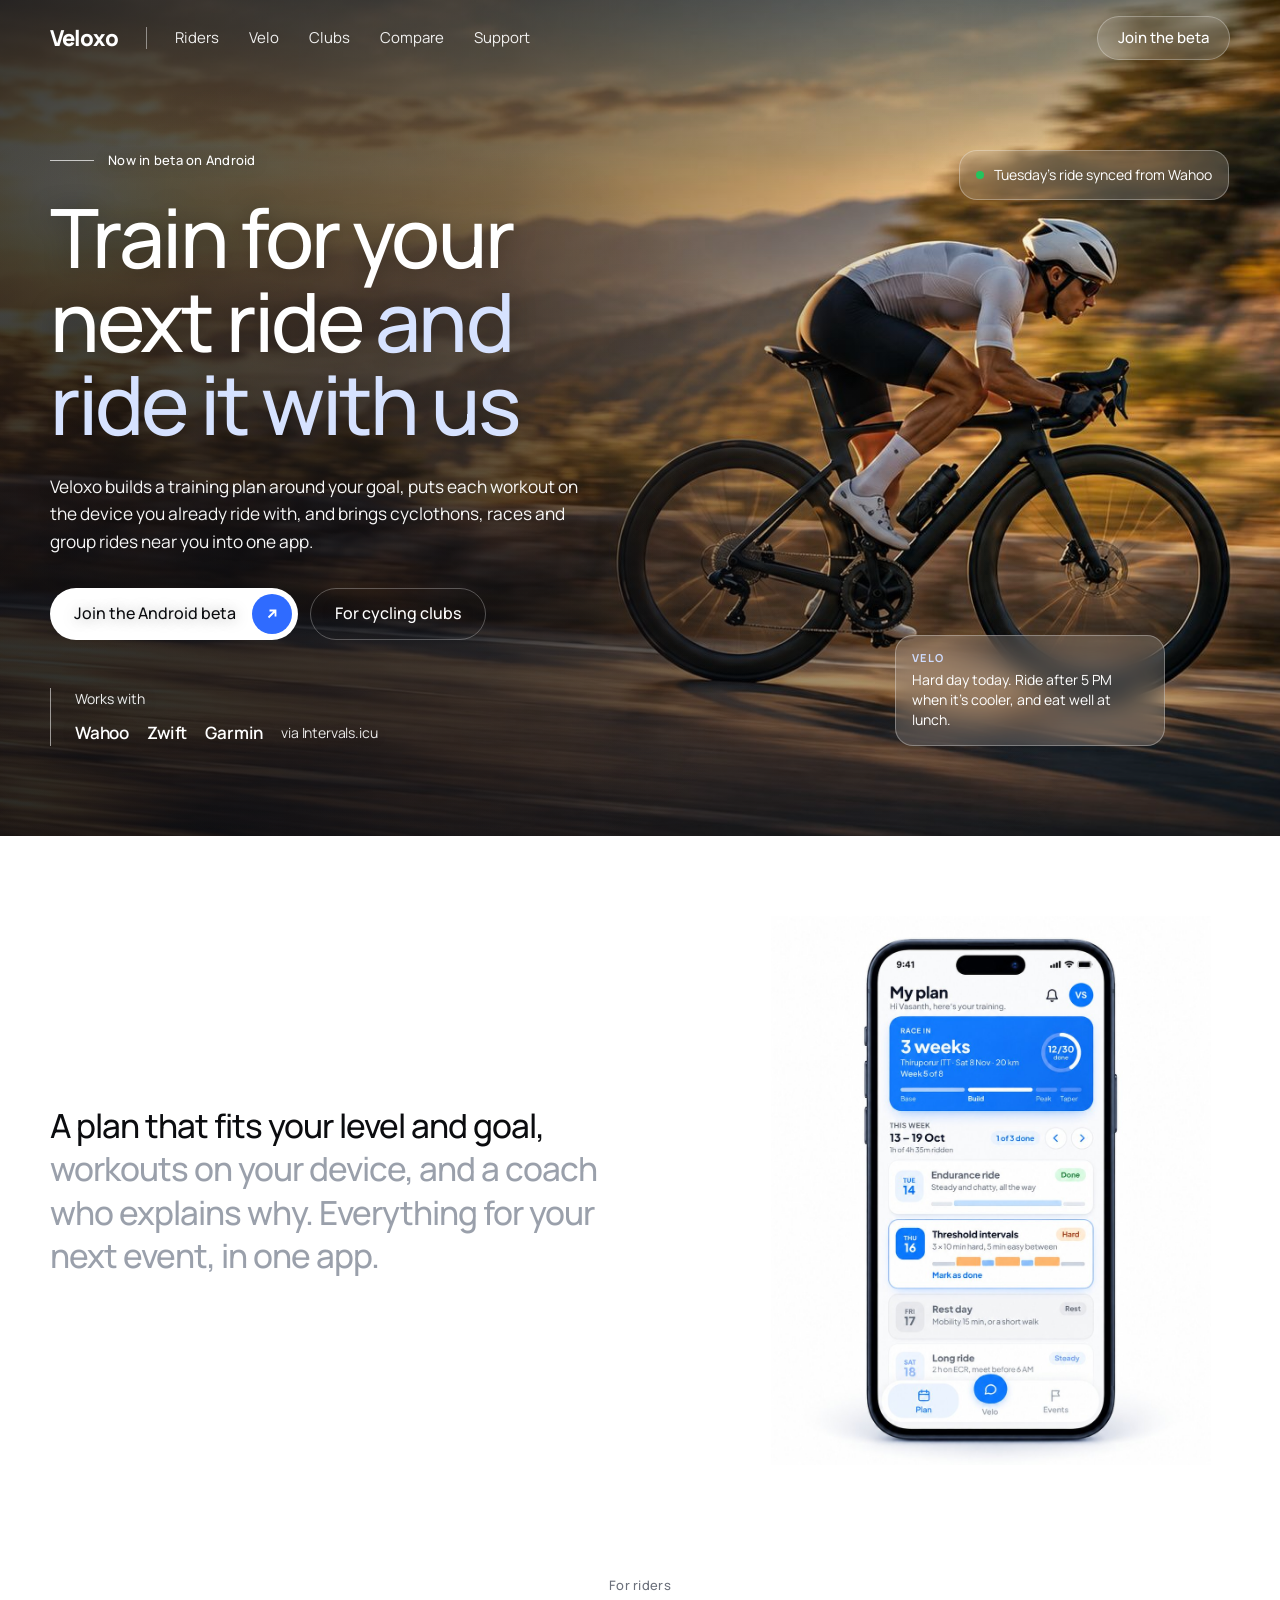
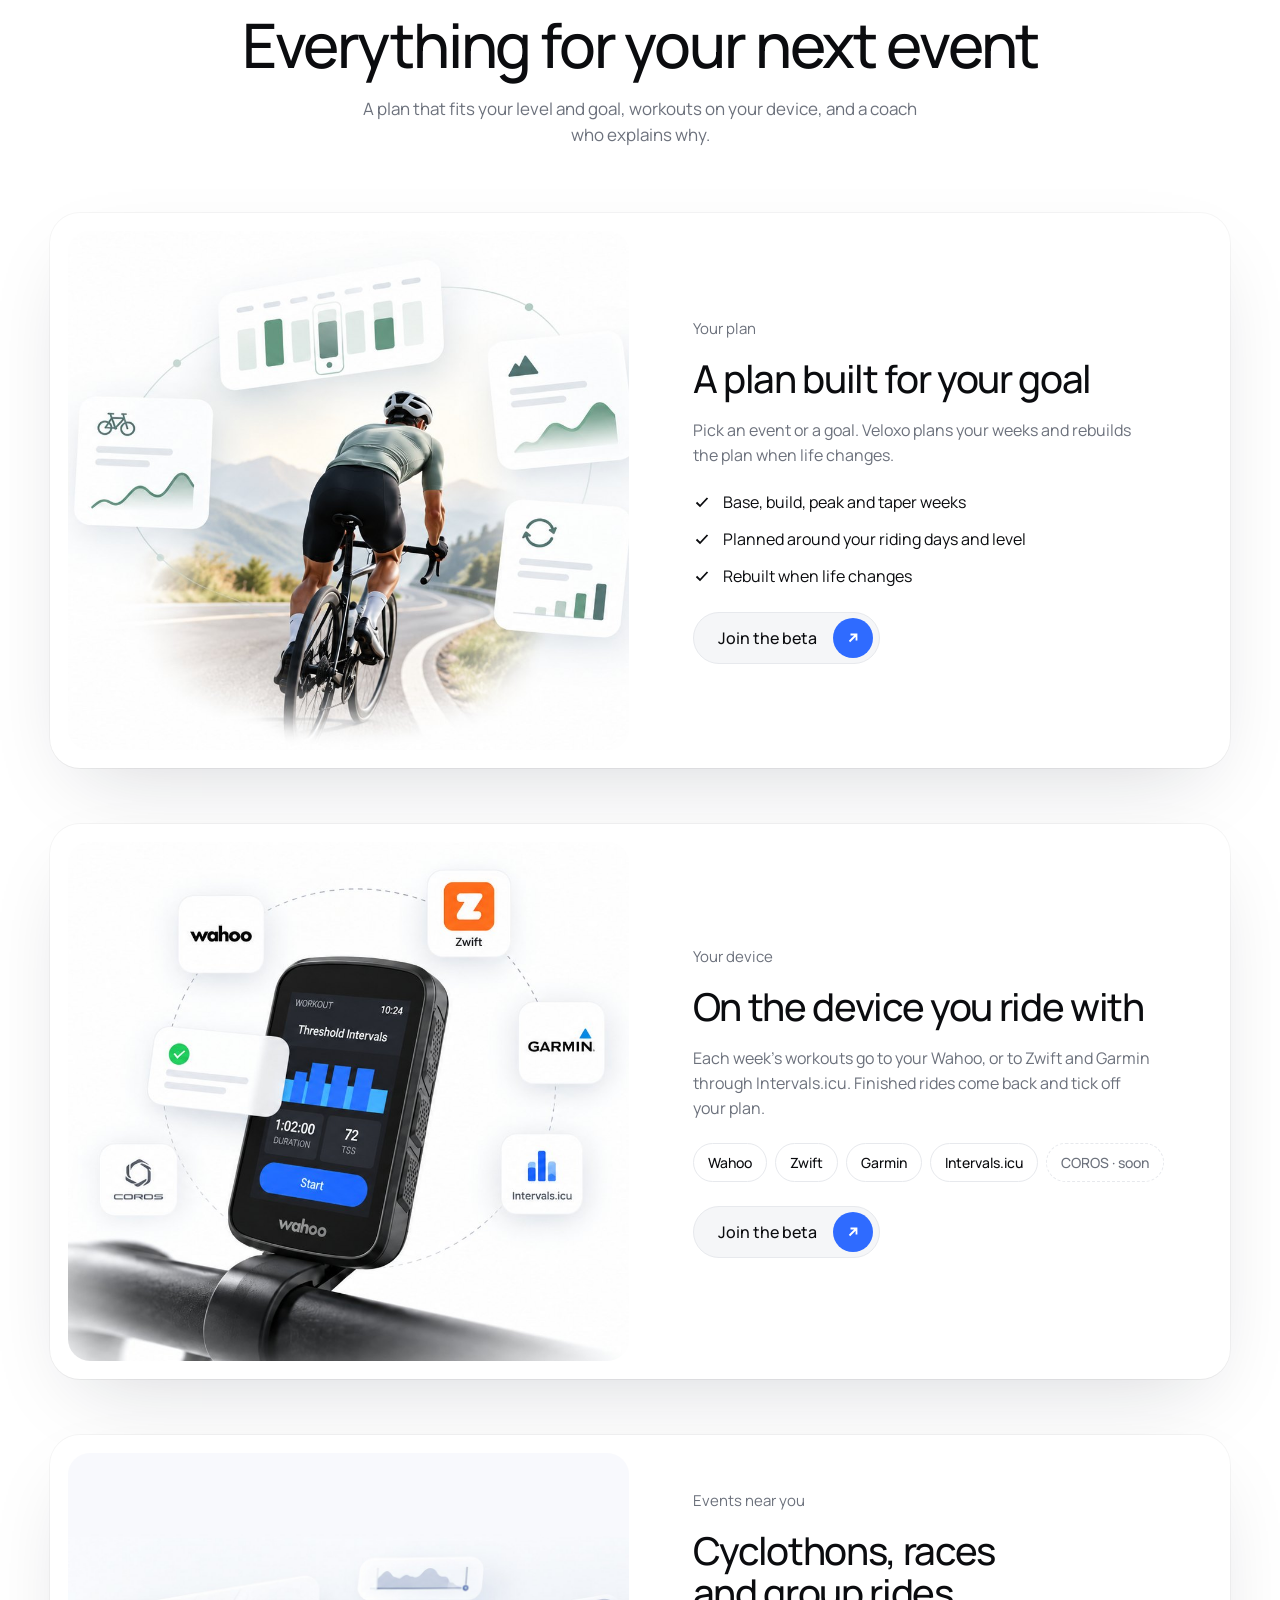
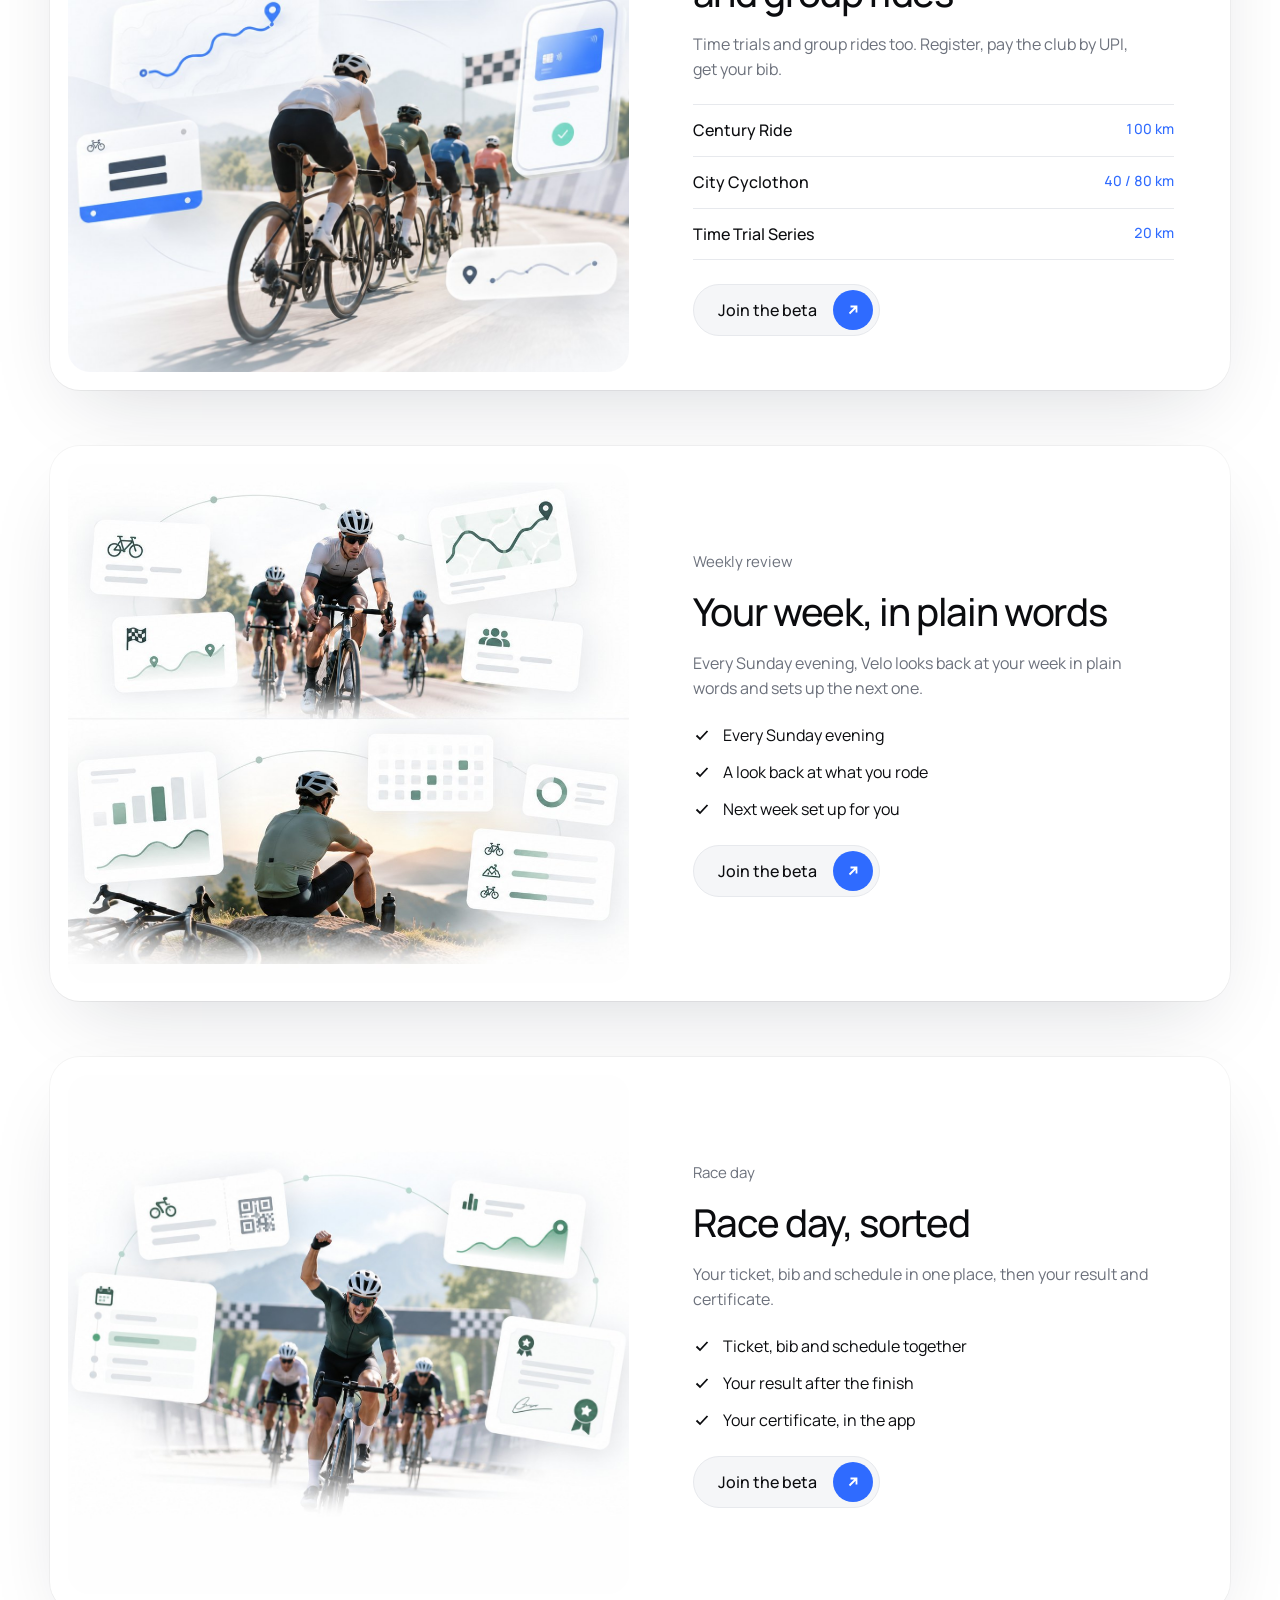
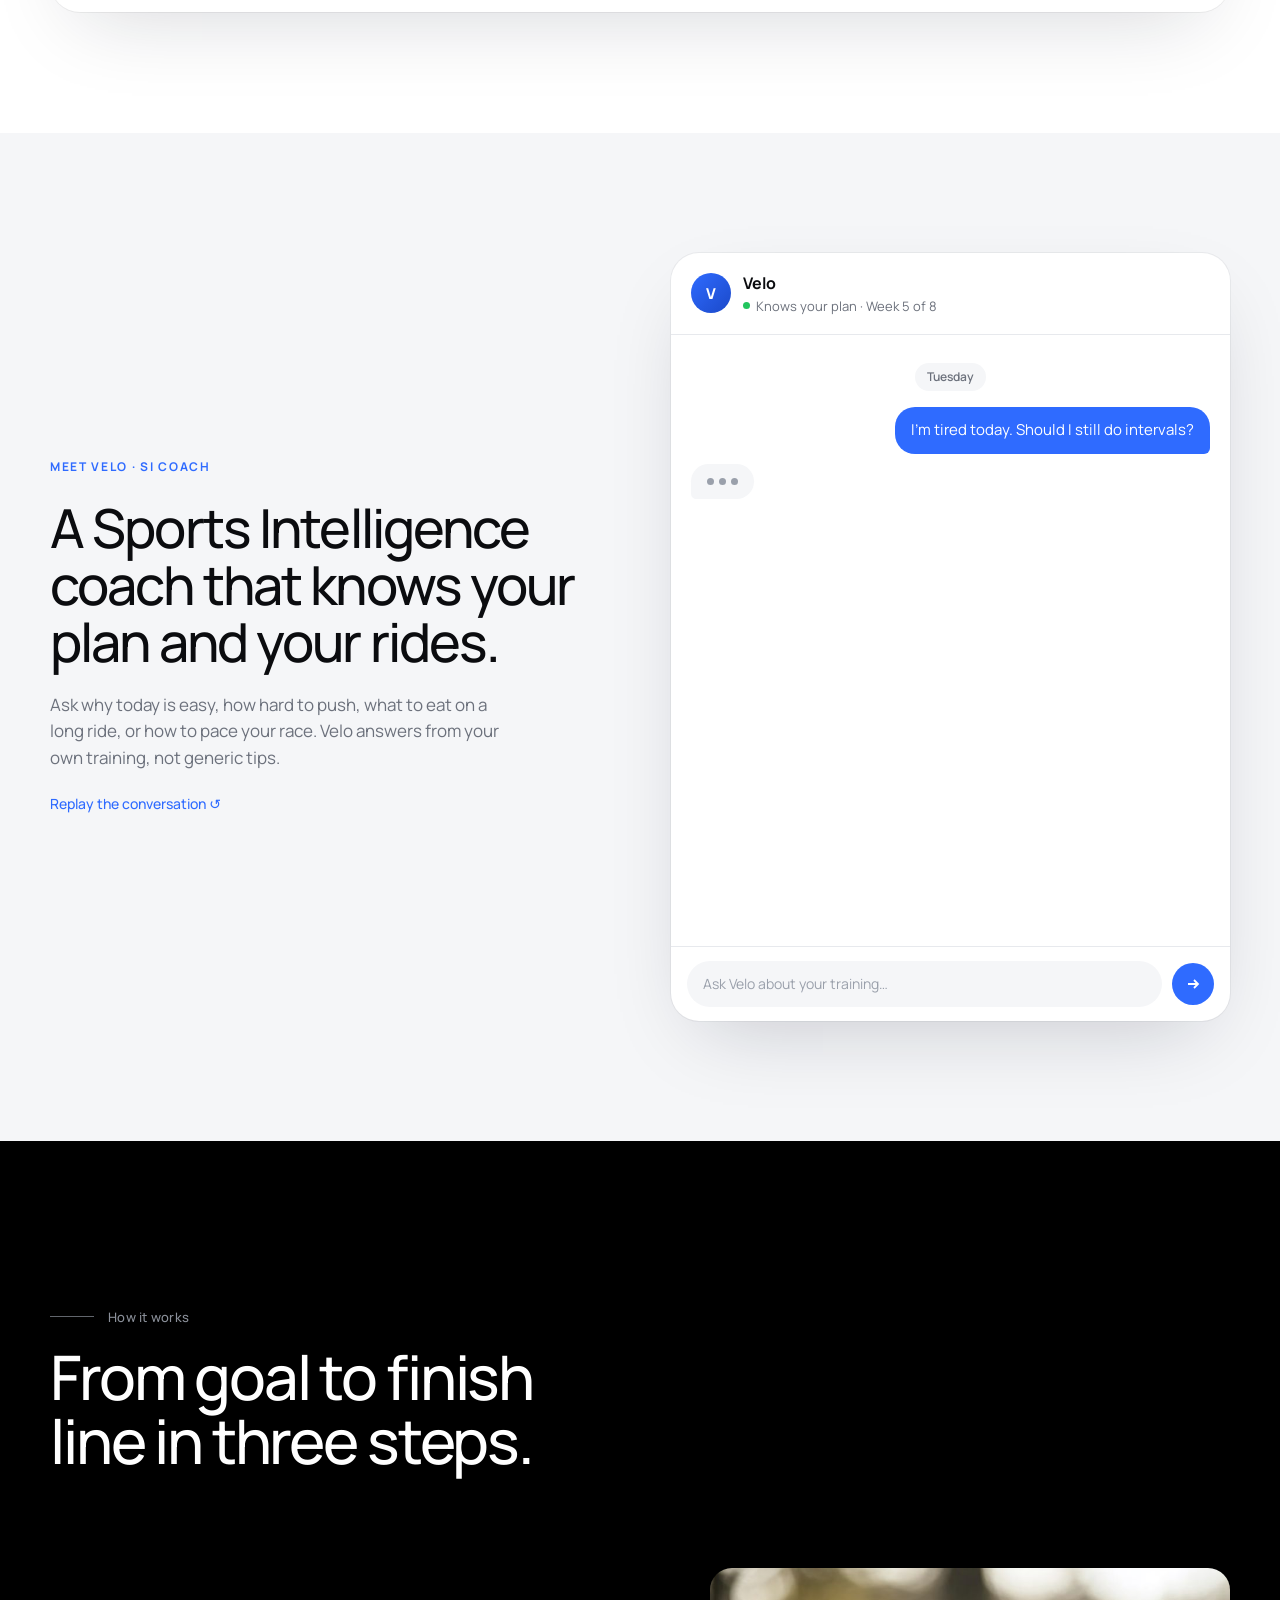
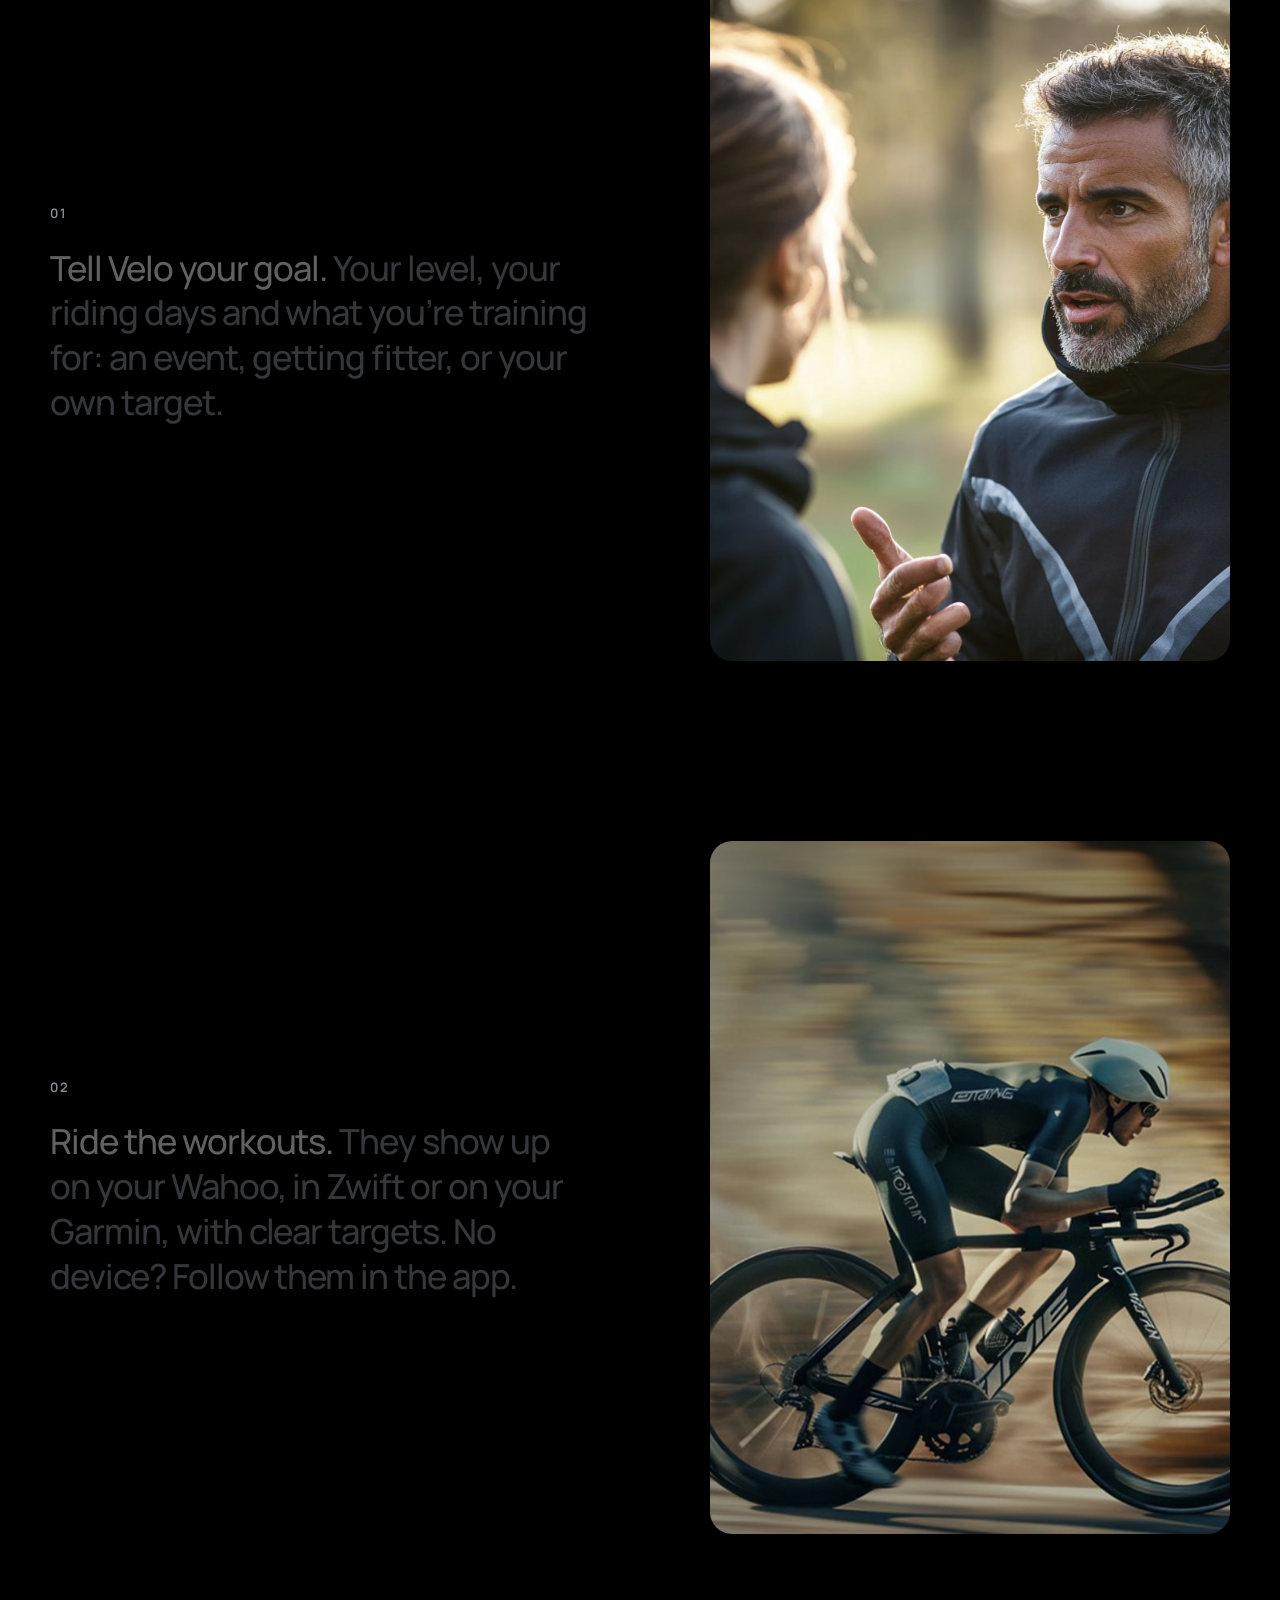
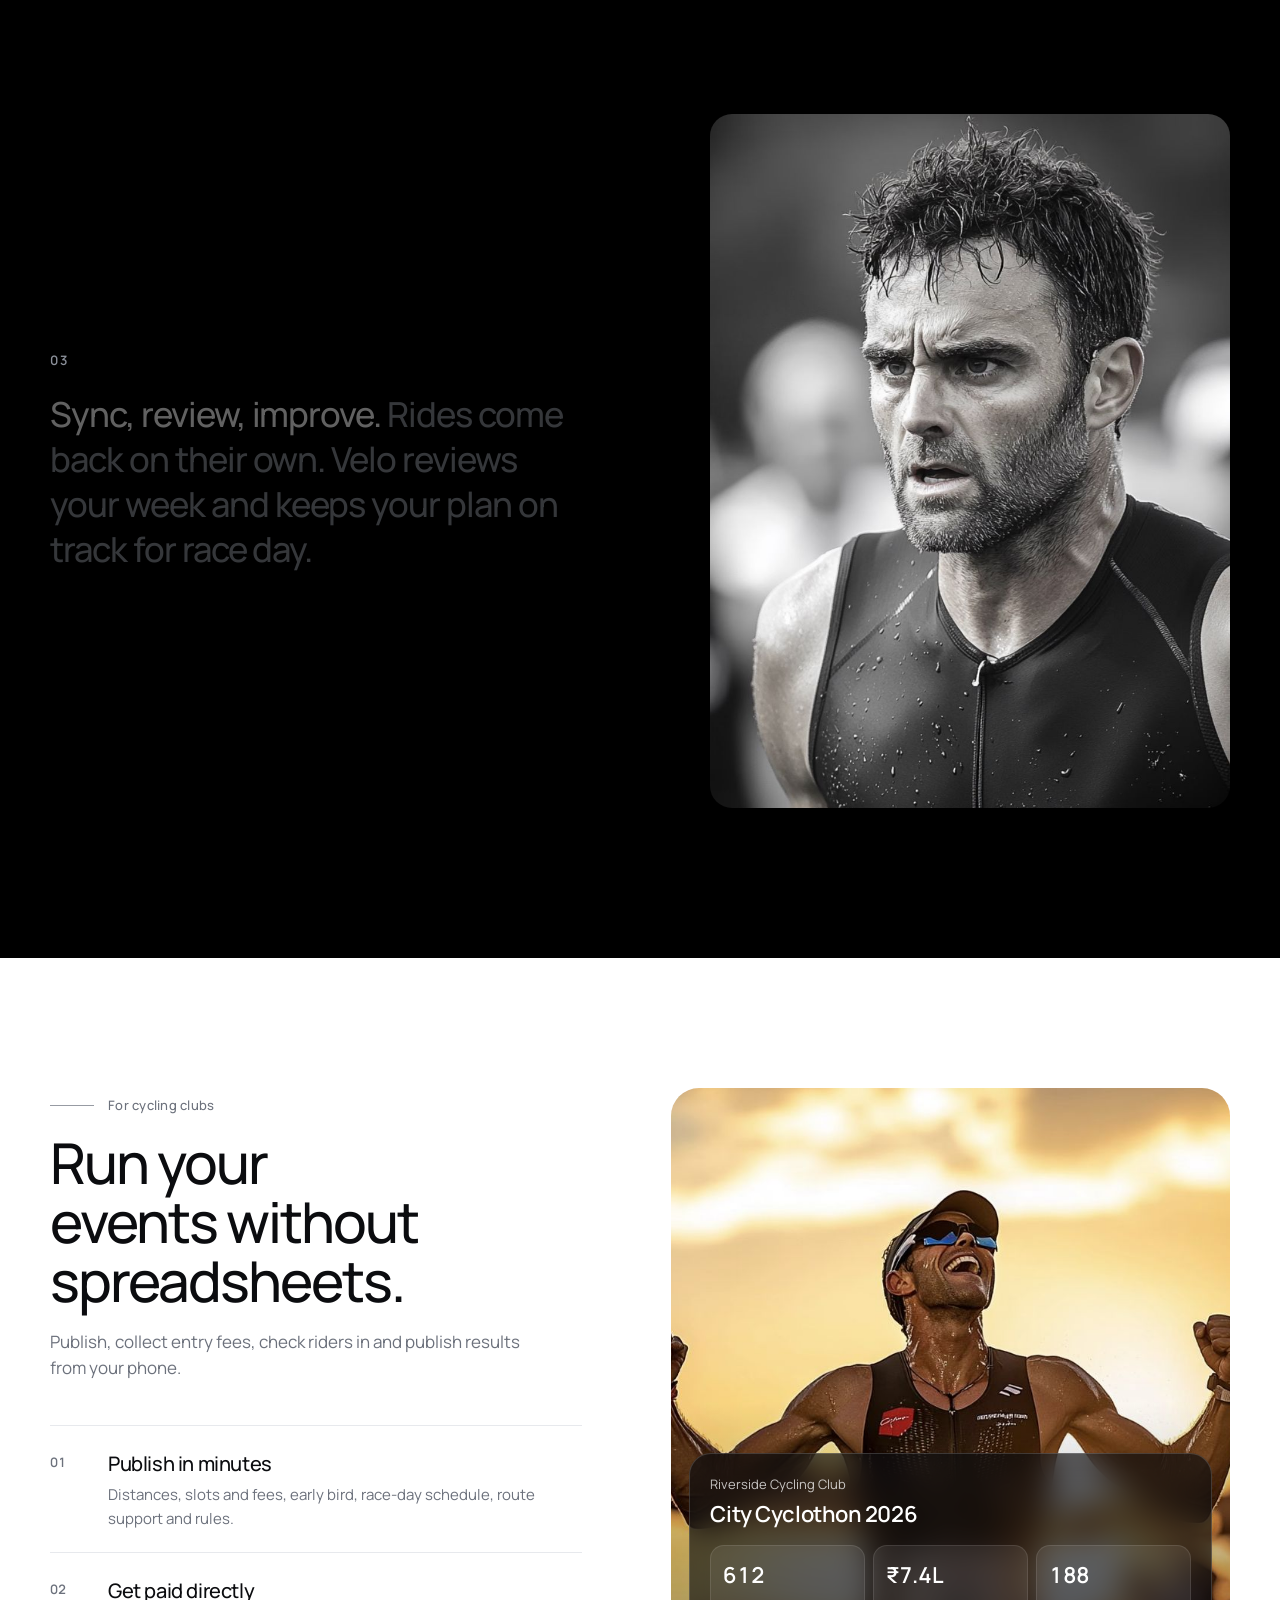
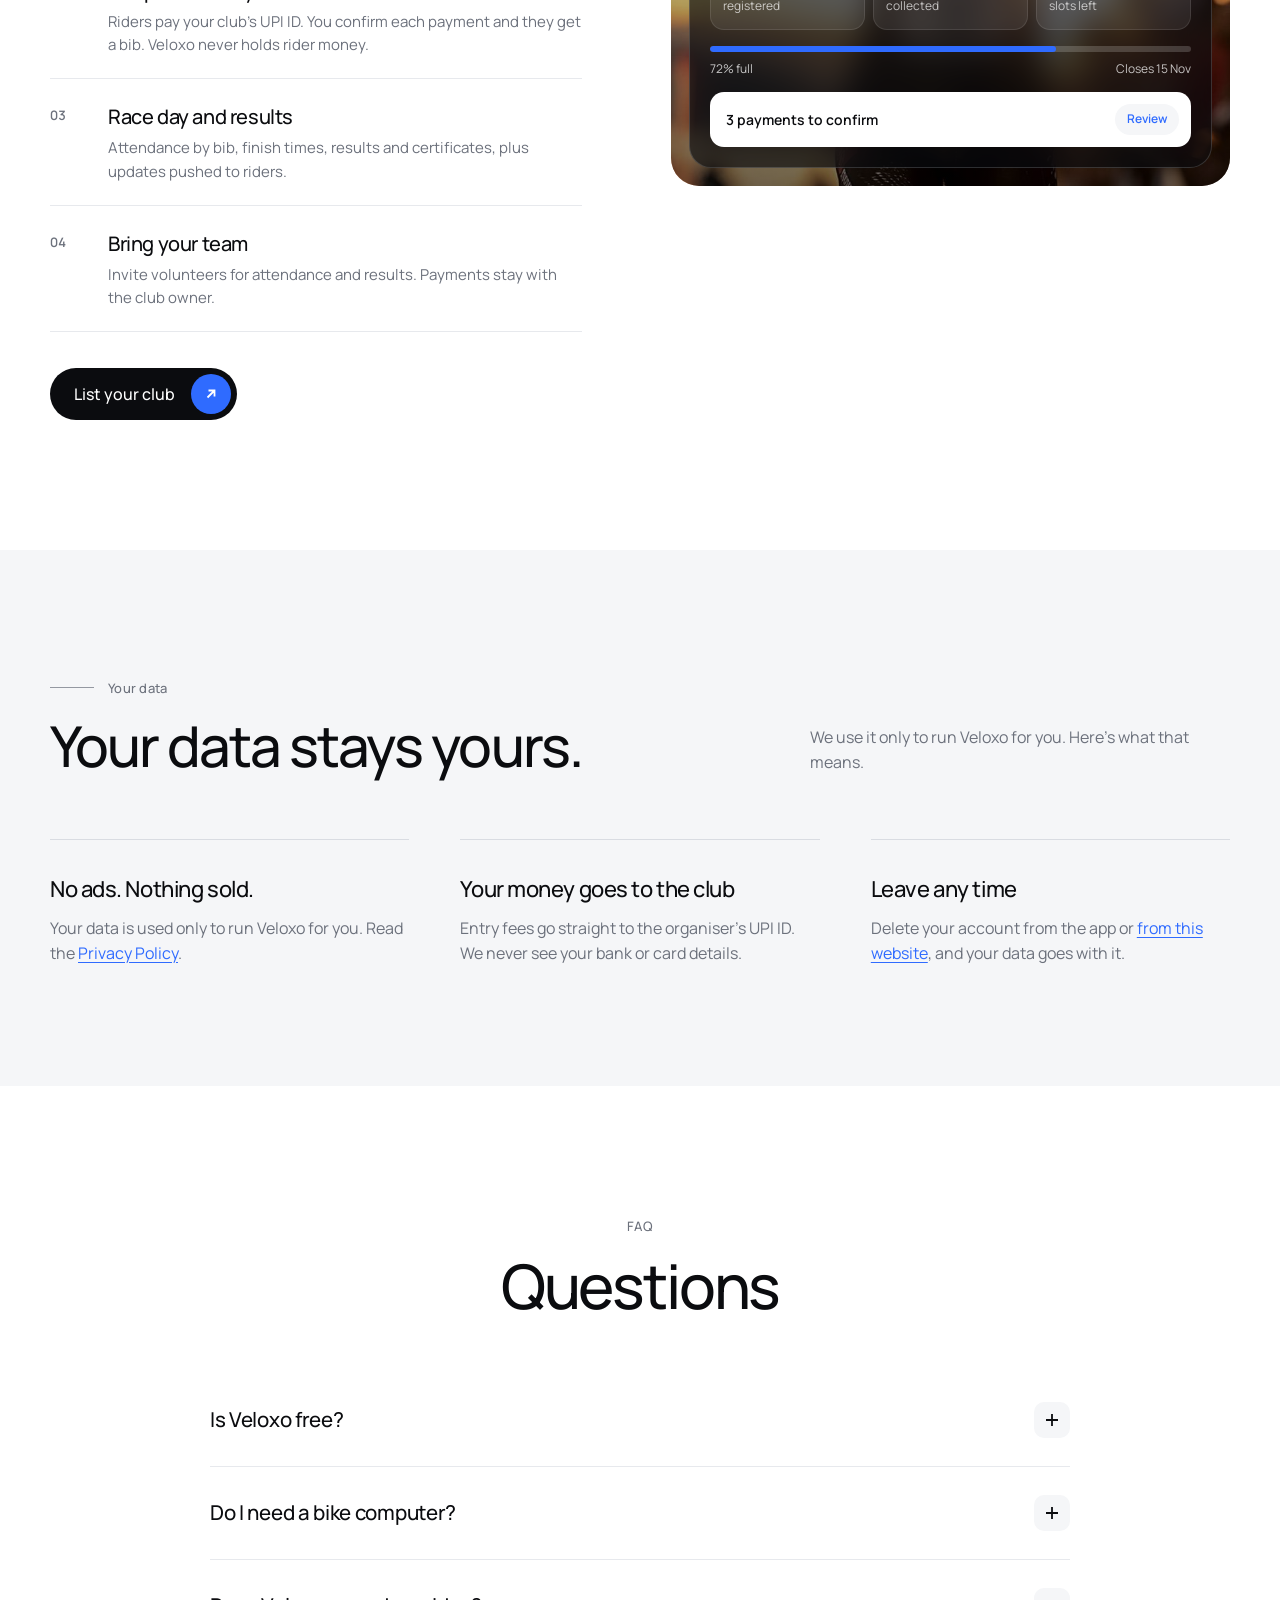
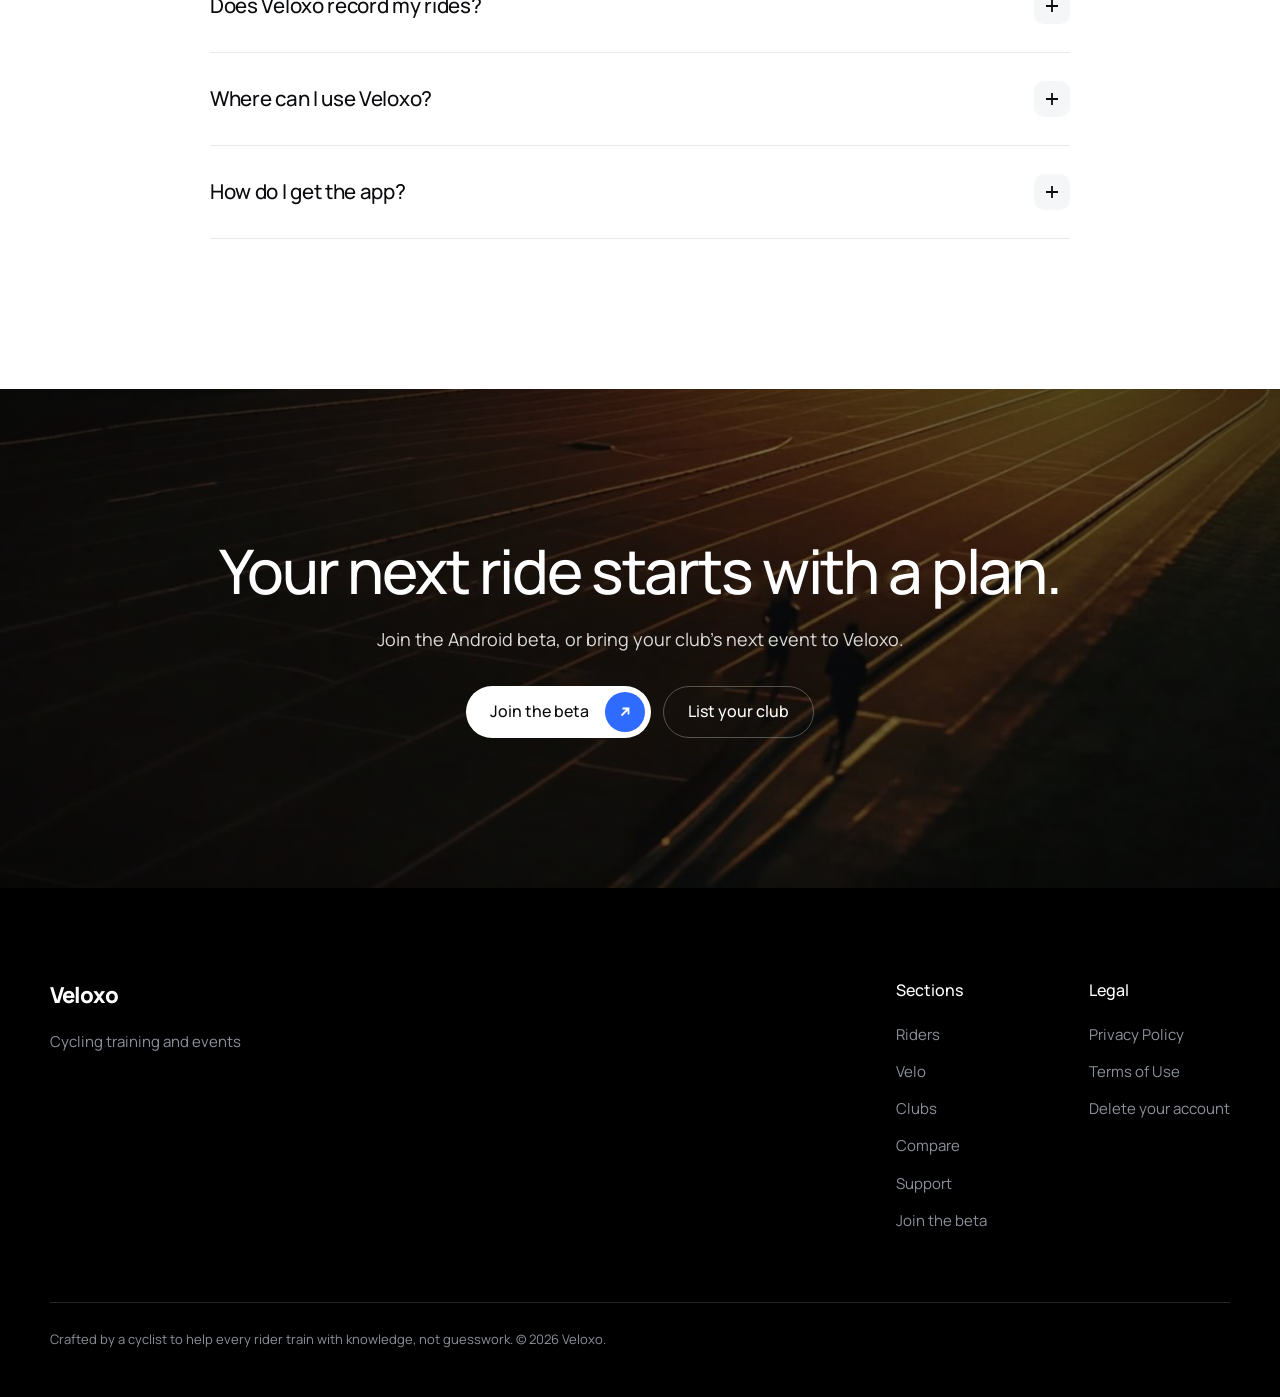
==== commit 212b17df: "Add Compare page (Veloxo vs global training apps vs the usual way) New compare.html in the site's st" ====
--- a/index.html
+++ b/index.html
@@ -28,6 +28,7 @@
         <a href="#riders">Riders</a>
         <a href="#velo">Velo</a>
         <a href="#clubs">Clubs</a>
+        <a href="compare.html">Compare</a>
         <a href="support.html">Support</a>
       </nav>
     </div>
@@ -300,7 +301,7 @@
         <a class="logo" href="index.html">Veloxo</a>
         <p>Cycling training and events</p>
       </div>
-      <div class="fcol"><h4>Sections</h4><a href="#riders">Riders</a><a href="#velo">Velo</a><a href="#clubs">Clubs</a><a href="support.html">Support</a><a href="join.html">Join the beta</a></div>
+      <div class="fcol"><h4>Sections</h4><a href="#riders">Riders</a><a href="#velo">Velo</a><a href="#clubs">Clubs</a><a href="compare.html">Compare</a><a href="support.html">Support</a><a href="join.html">Join the beta</a></div>
       <div class="fcol"><h4>Legal</h4><a href="privacy.html">Privacy Policy</a><a href="terms.html">Terms of Use</a><a href="delete-account.html">Delete your account</a></div>
     </div>
     <p class="legal">Crafted by a cyclist to help every rider train with knowledge, not guesswork. © 2026 Veloxo.</p>
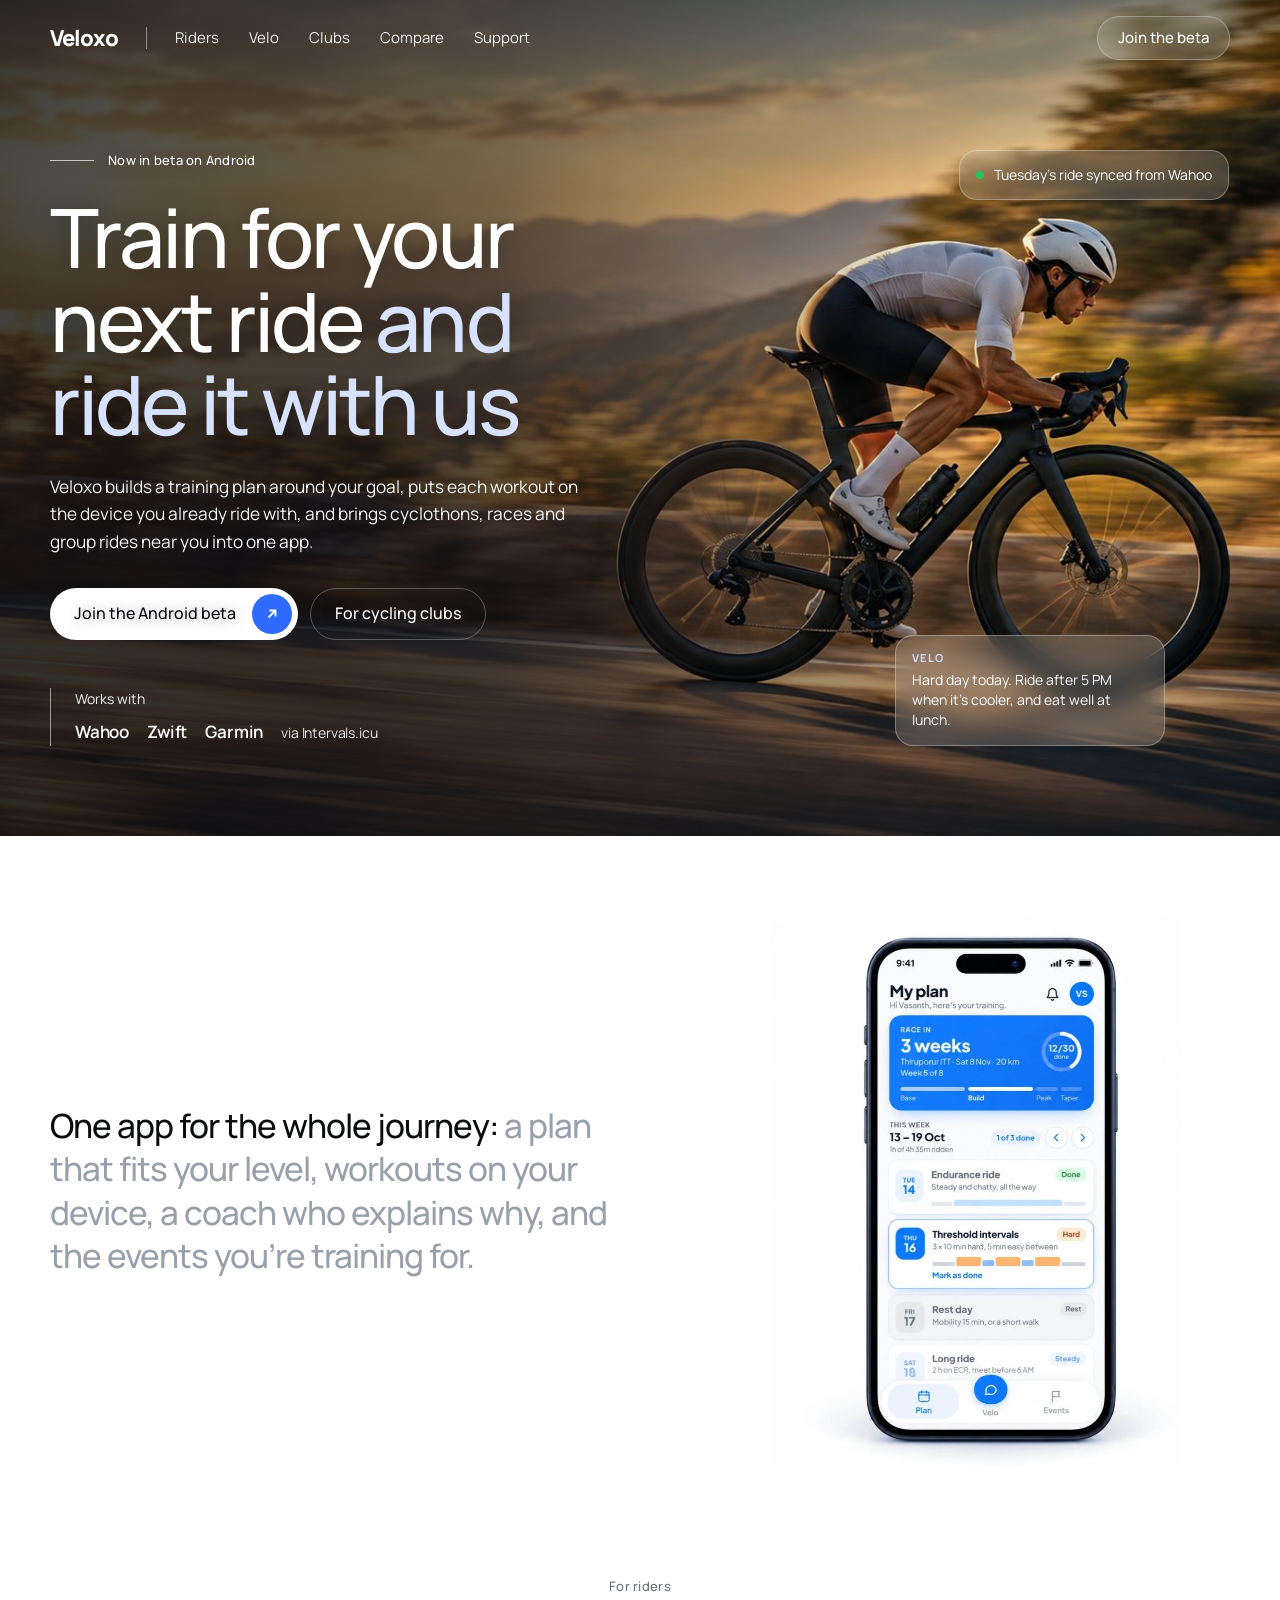
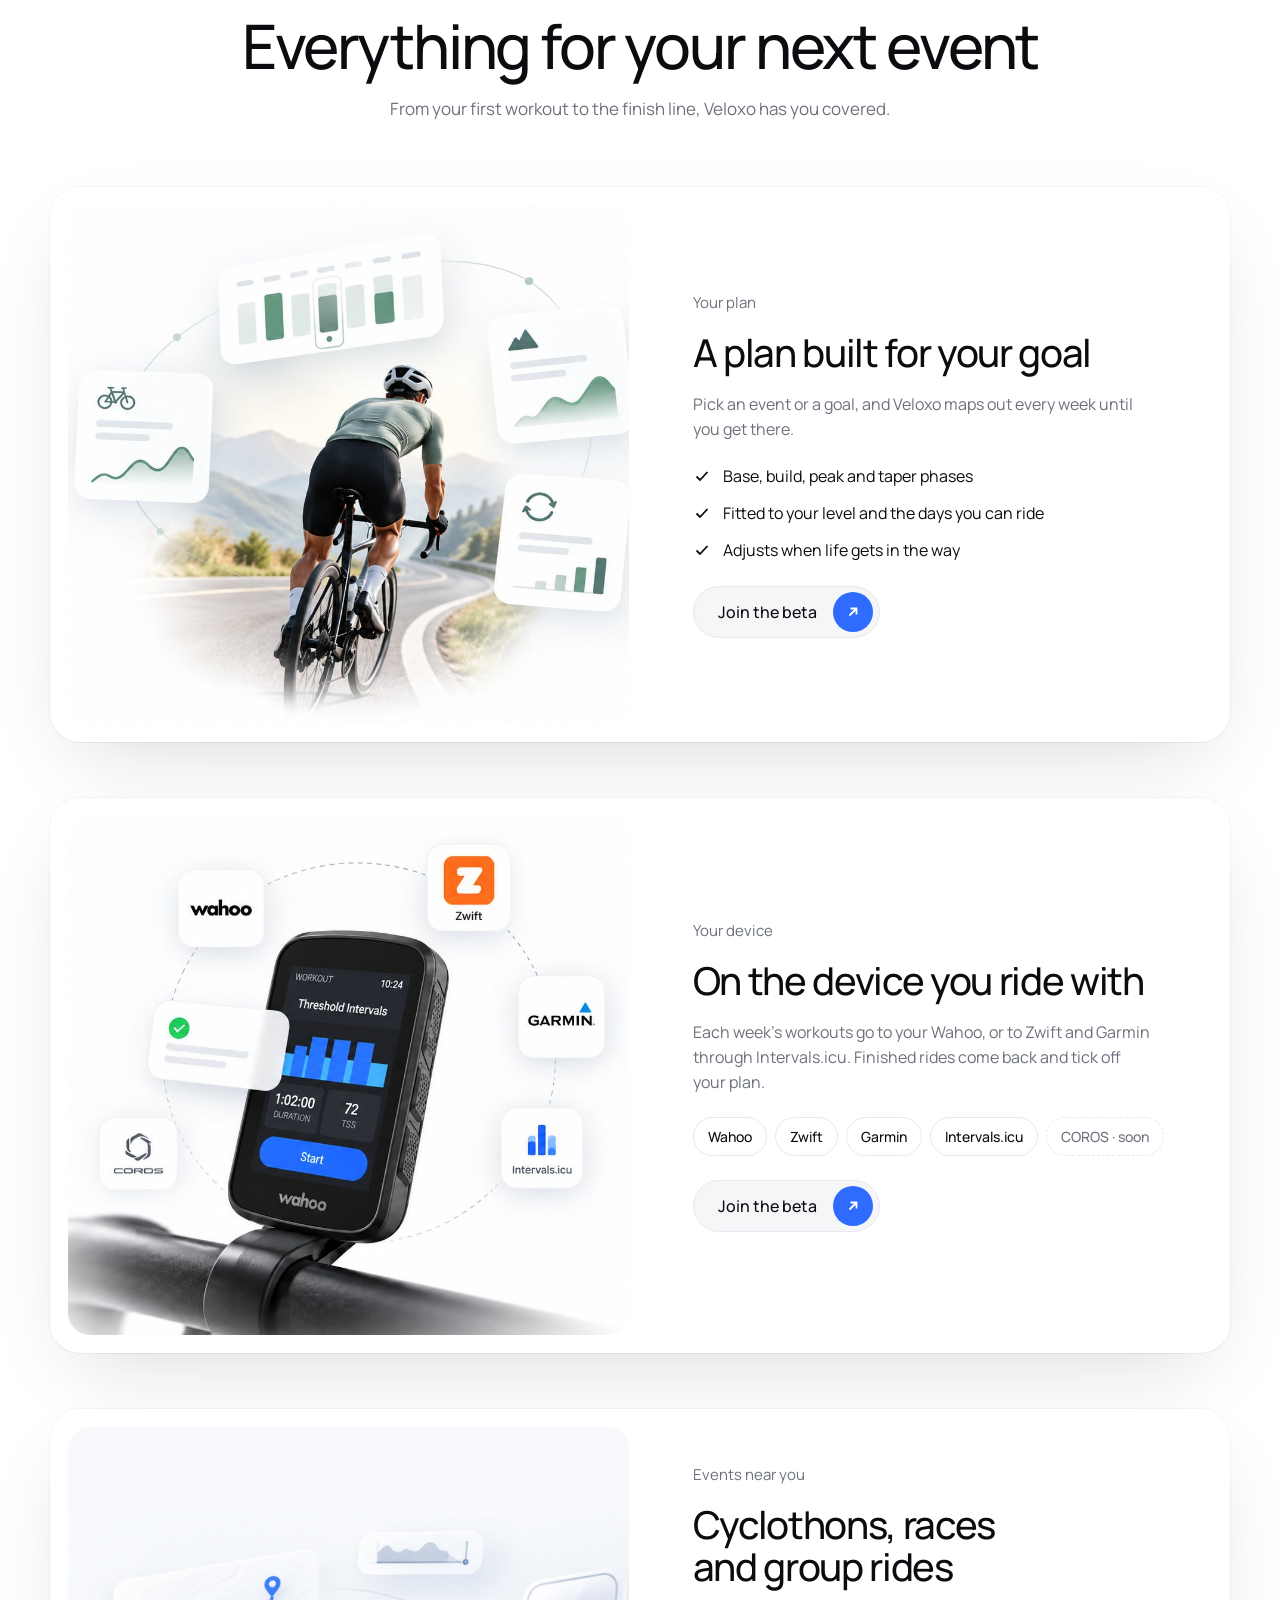
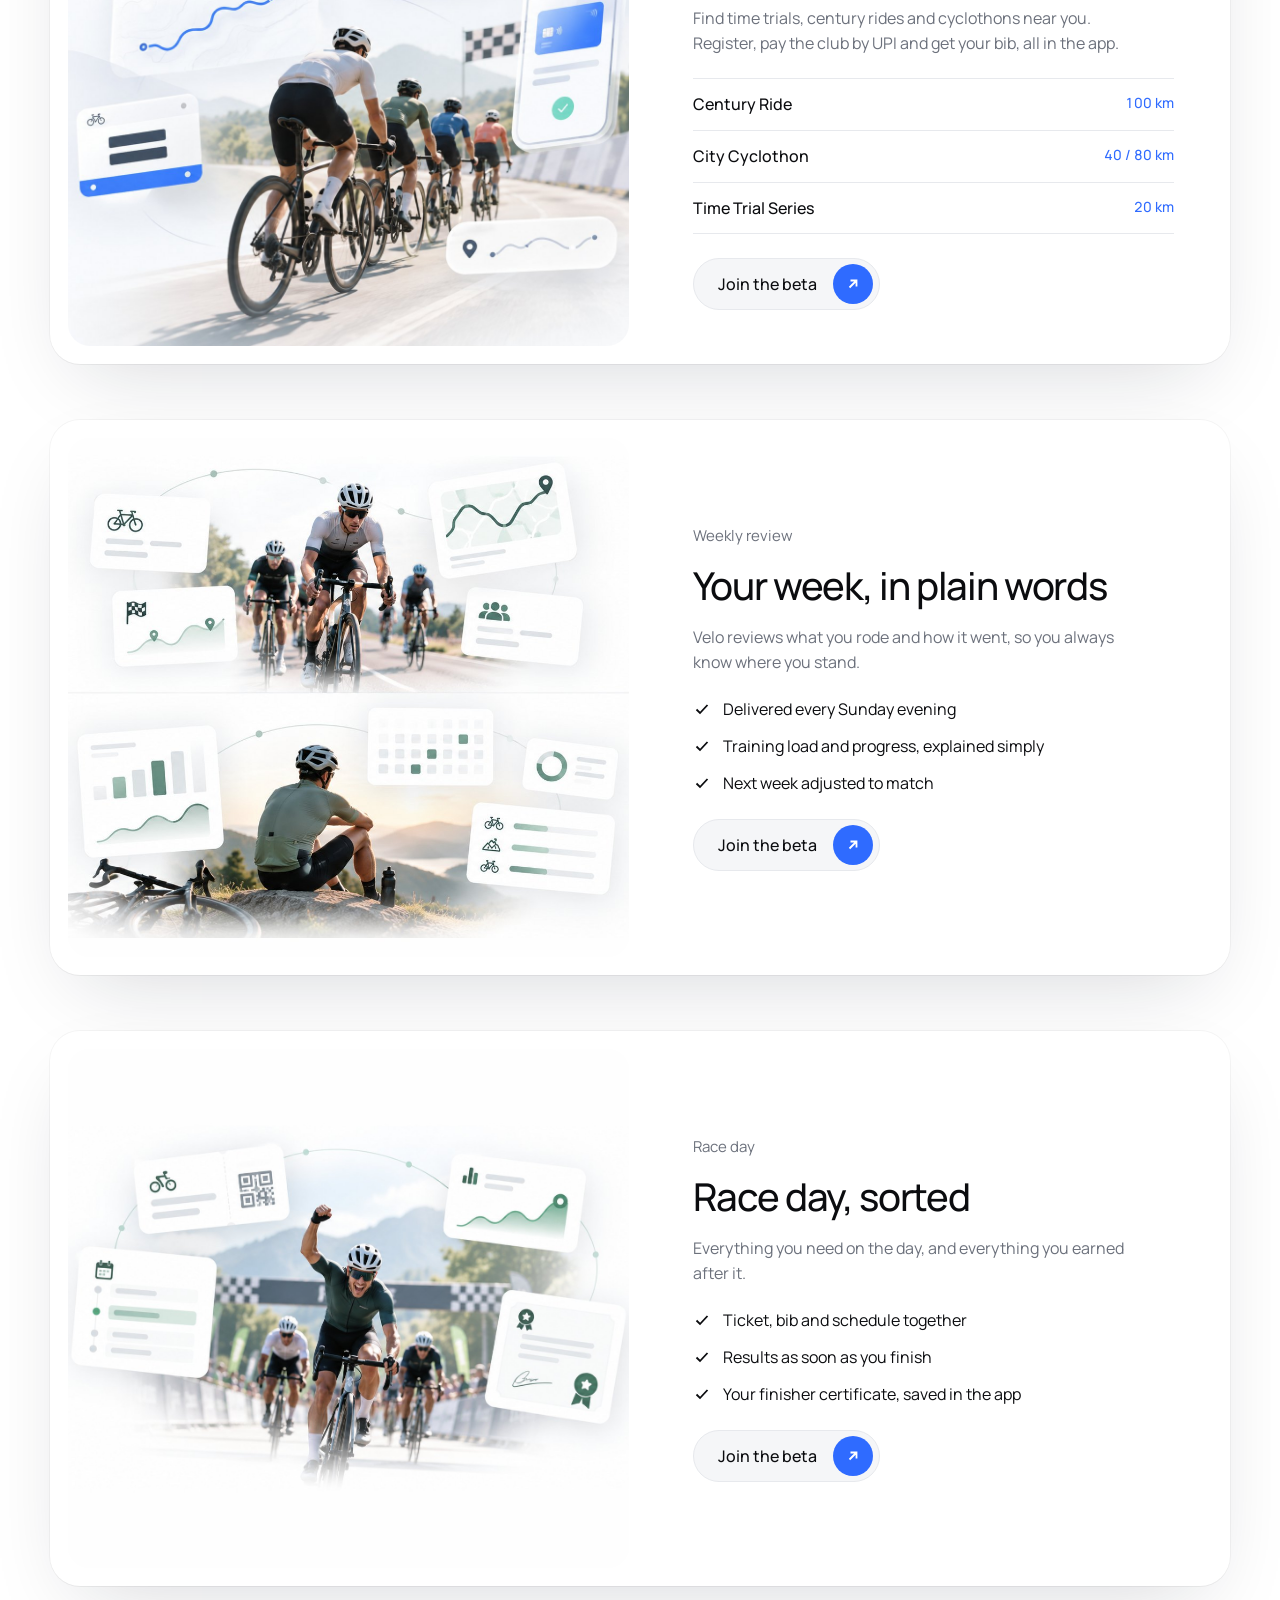
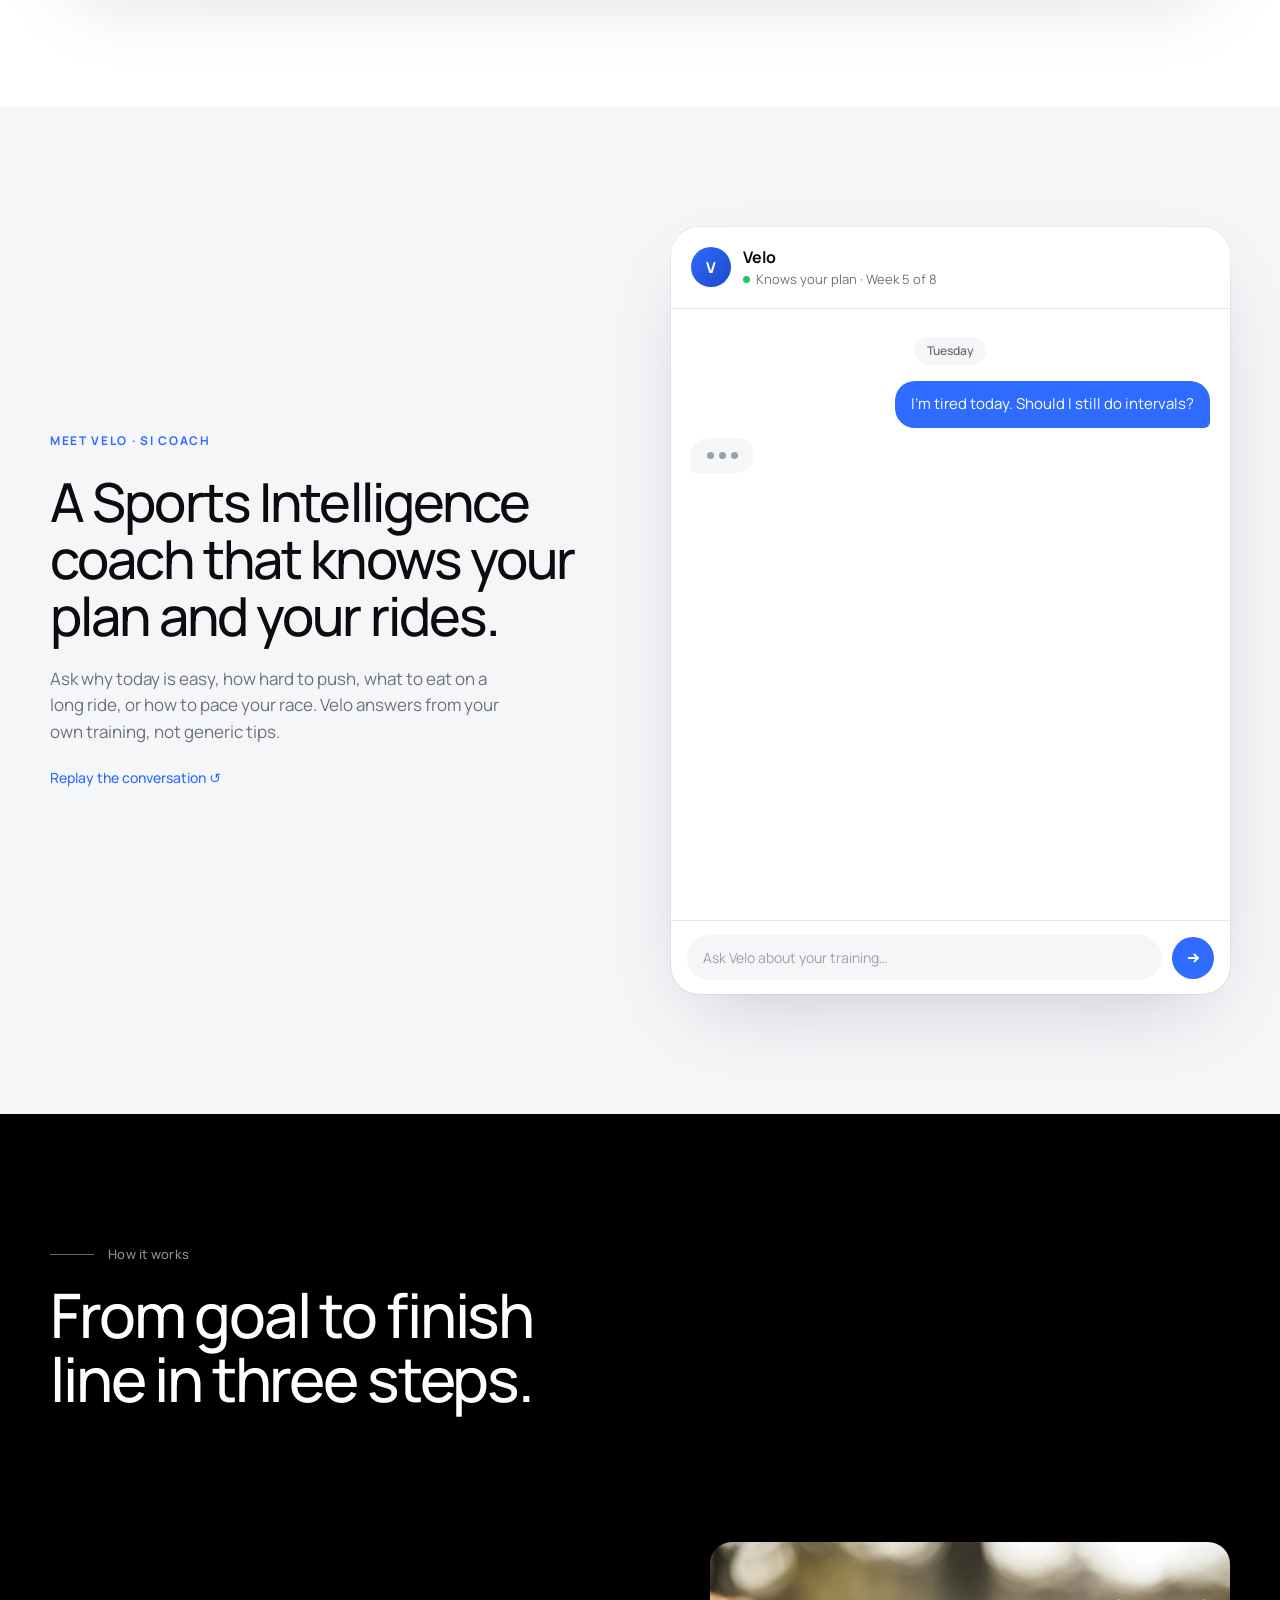
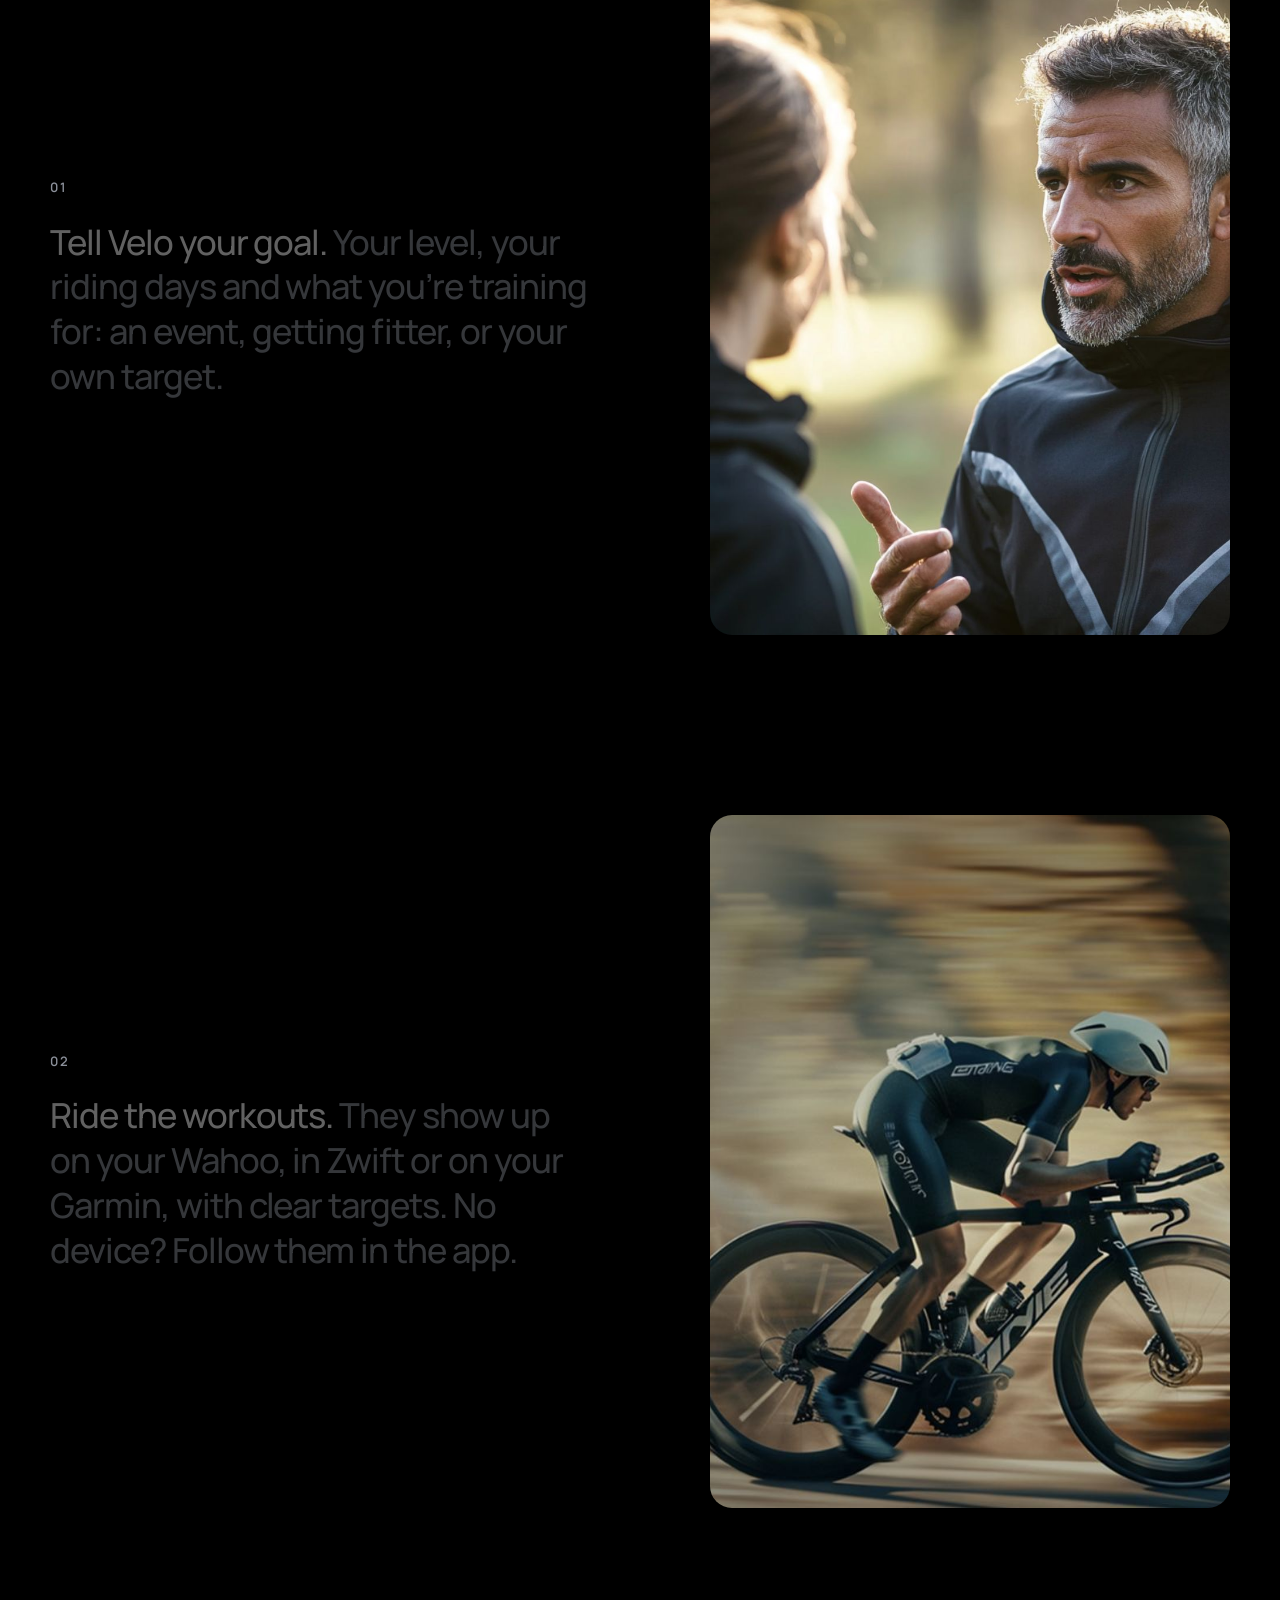
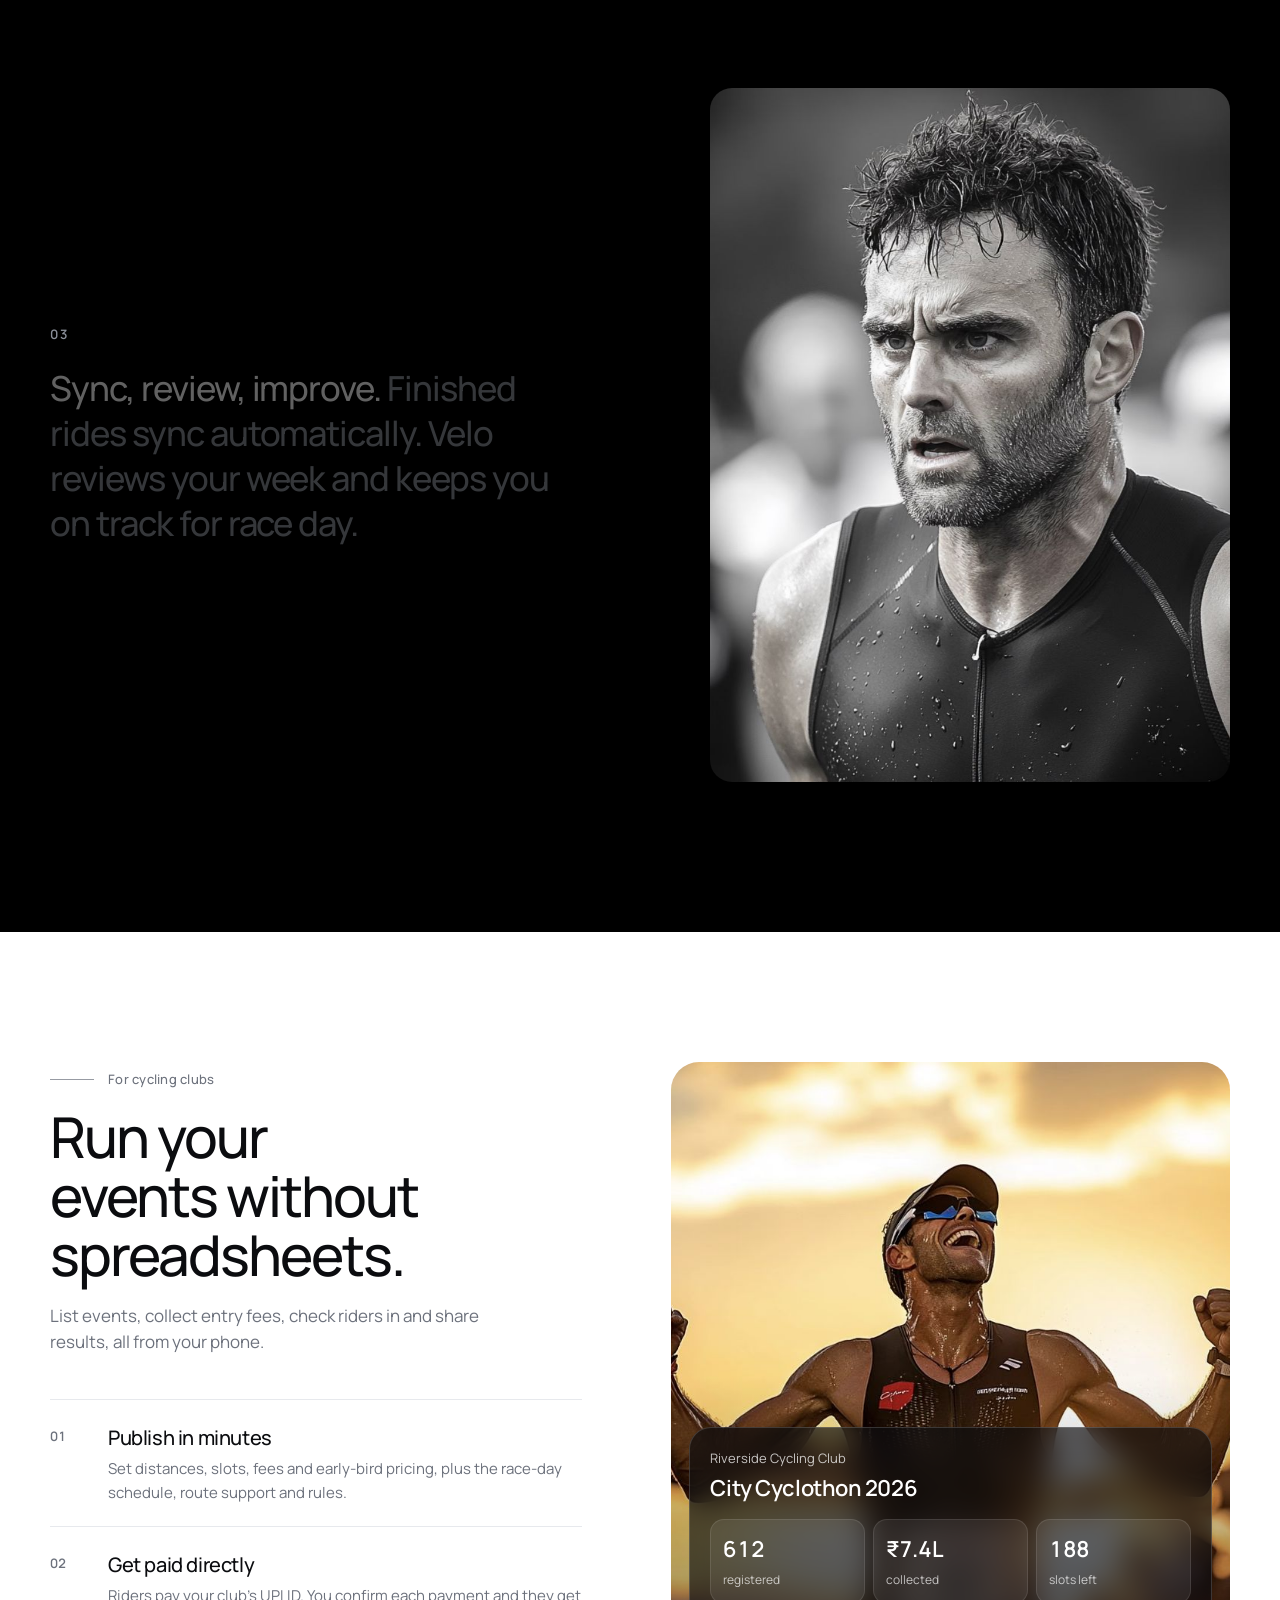
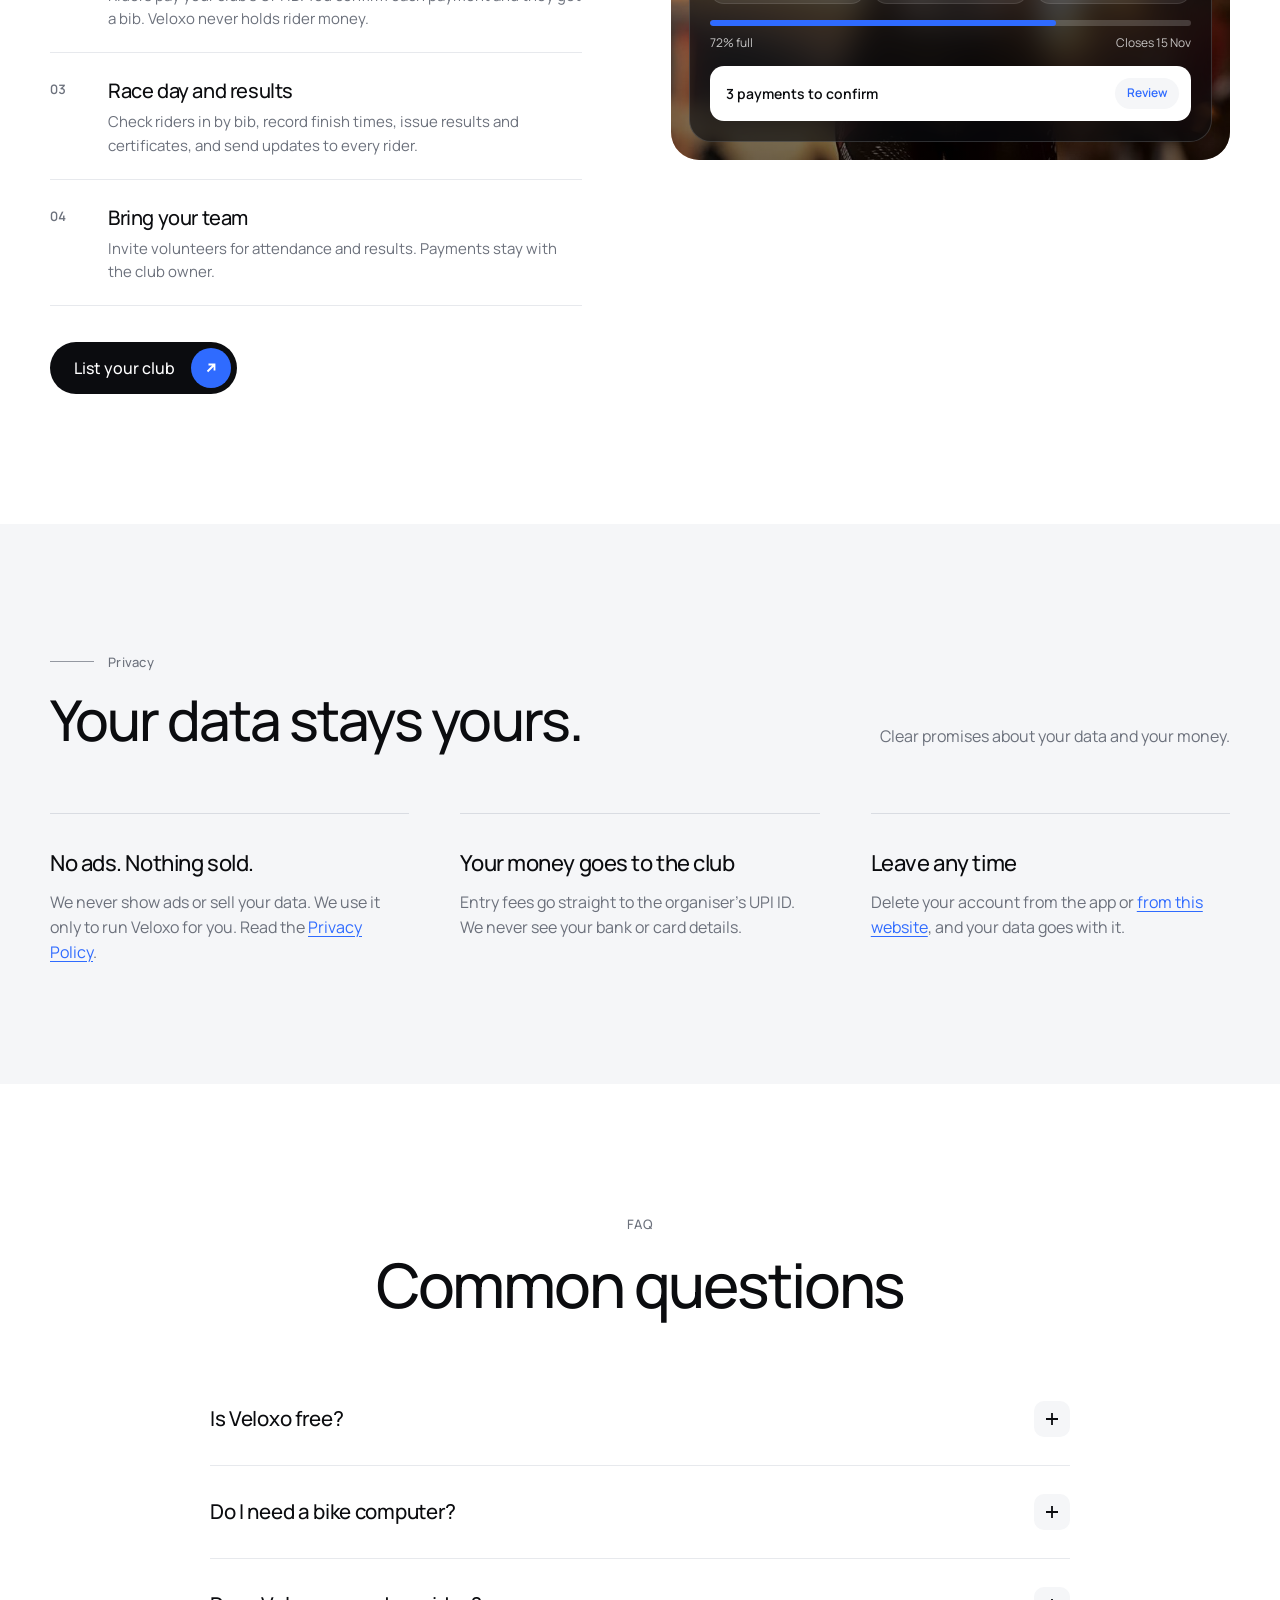
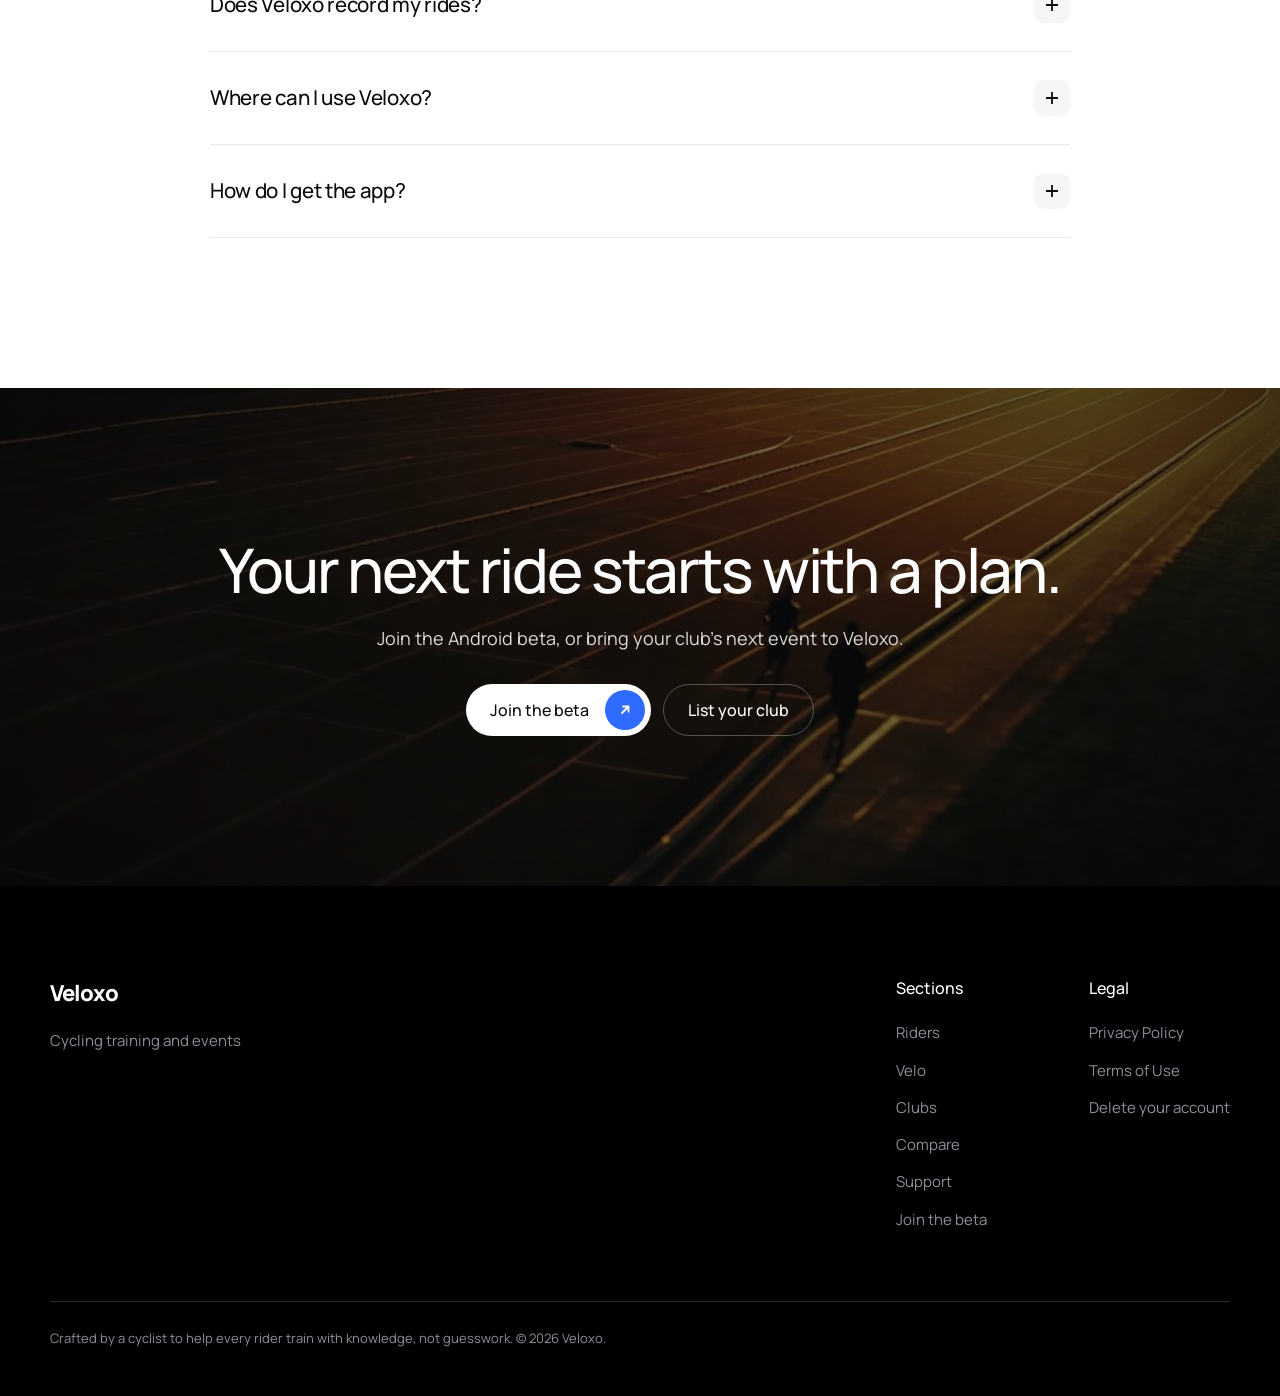
==== commit 3b0e288f: "Polish site copy: cut repeated lines, remove Chennai Home: intro and Riders header no longer say the" ====
--- a/index.html
+++ b/index.html
@@ -4,9 +4,9 @@
 <meta charset="utf-8">
 <meta name="viewport" content="width=device-width, initial-scale=1, viewport-fit=cover">
 <title>Veloxo · Train for your next ride</title>
-<meta name="description" content="A training plan for your goal, workouts on your Wahoo, Zwift or Garmin, Velo your Sports Intelligence (SI) coach, and cycling events near you in one app.">
+<meta name="description" content="A training plan built for your goal, workouts on your Wahoo, Zwift or Garmin, Velo, your Sports Intelligence (SI) coach, and cycling events near you, all in one app.">
 <meta property="og:title" content="Veloxo · Train for your next ride">
-<meta property="og:description" content="A training plan for your goal, a Sports Intelligence (SI) coach, and cycling events near you in one app.">
+<meta property="og:description" content="A training plan built for your goal, a Sports Intelligence (SI) coach, and cycling events near you, all in one app.">
 <meta property="og:image" content="https://veloxo.in/assets/home/hero.jpg">
 <link rel="canonical" href="https://veloxo.in/">
 <link rel="icon" href="assets/app-icon-512.png">
@@ -63,7 +63,7 @@
   <section class="intro">
     <div class="wrap">
       <div class="intro-top">
-        <p class="statement rv">A plan that fits your level and goal, <span>workouts on your device, and a coach who explains why. Everything for your next event, in one app.</span></p>
+        <p class="statement rv">One app for the whole journey: <span>a plan that fits your level, workouts on your device, a coach who explains why, and the events you’re training for.</span></p>
         <div class="intro-phone rv"><img loading="lazy" src="assets/home/app-plan.jpg" alt="Veloxo app showing My plan: race in 3 weeks, this week's workouts"></div>
       </div>
     </div>
@@ -75,7 +75,7 @@
       <div class="sec-head rv">
         <span class="eyebrow">For riders</span>
         <h2>Everything for your next event</h2>
-        <p>A plan that fits your level and goal, workouts on your device, and a coach who explains why.</p>
+        <p>From your first workout to the finish line, Veloxo has you covered.</p>
       </div>
       <div class="stack">
         <!-- 1 -->
@@ -86,11 +86,11 @@
           <div class="body">
             <span class="tag">Your plan</span>
             <h3>A plan built for your goal</h3>
-            <p>Pick an event or a goal. Veloxo plans your weeks and rebuilds the plan when life changes.</p>
+            <p>Pick an event or a goal, and Veloxo maps out every week until you get there.</p>
             <ul class="checks">
-              <li><svg viewBox="0 0 18 18" fill="none" stroke="currentColor" stroke-width="1.8"><path d="m3.5 9.5 3.5 3.5 7.5-8"/></svg>Base, build, peak and taper weeks</li>
-              <li><svg viewBox="0 0 18 18" fill="none" stroke="currentColor" stroke-width="1.8"><path d="m3.5 9.5 3.5 3.5 7.5-8"/></svg>Planned around your riding days and level</li>
-              <li><svg viewBox="0 0 18 18" fill="none" stroke="currentColor" stroke-width="1.8"><path d="m3.5 9.5 3.5 3.5 7.5-8"/></svg>Rebuilt when life changes</li>
+              <li><svg viewBox="0 0 18 18" fill="none" stroke="currentColor" stroke-width="1.8"><path d="m3.5 9.5 3.5 3.5 7.5-8"/></svg>Base, build, peak and taper phases</li>
+              <li><svg viewBox="0 0 18 18" fill="none" stroke="currentColor" stroke-width="1.8"><path d="m3.5 9.5 3.5 3.5 7.5-8"/></svg>Fitted to your level and the days you can ride</li>
+              <li><svg viewBox="0 0 18 18" fill="none" stroke="currentColor" stroke-width="1.8"><path d="m3.5 9.5 3.5 3.5 7.5-8"/></svg>Adjusts when life gets in the way</li>
             </ul>
             <a class="btn grey" href="join.html">Join the beta <span class="dot"><svg viewBox="0 0 16 16" fill="none" stroke="currentColor" stroke-width="1.8"><path d="M4.5 11.5 11.5 4.5M5.5 4.5h6v6"/></svg></span></a>
           </div>
@@ -116,7 +116,7 @@
           <div class="body">
             <span class="tag">Events near you</span>
             <h3>Cyclothons, races and group rides</h3>
-            <p>Time trials and group rides too. Register, pay the club by UPI, get your bib.</p>
+            <p>Find time trials, century rides and cyclothons near you. Register, pay the club by UPI and get your bib, all in the app.</p>
             <div class="events">
               <div>Century Ride <span>100 km</span></div>
               <div>City Cyclothon <span>40 / 80 km</span></div>
@@ -133,11 +133,11 @@
           <div class="body">
             <span class="tag">Weekly review</span>
             <h3>Your week, in plain words</h3>
-            <p>Every Sunday evening, Velo looks back at your week in plain words and sets up the next one.</p>
+            <p>Velo reviews what you rode and how it went, so you always know where you stand.</p>
             <ul class="checks">
-              <li><svg viewBox="0 0 18 18" fill="none" stroke="currentColor" stroke-width="1.8"><path d="m3.5 9.5 3.5 3.5 7.5-8"/></svg>Every Sunday evening</li>
-              <li><svg viewBox="0 0 18 18" fill="none" stroke="currentColor" stroke-width="1.8"><path d="m3.5 9.5 3.5 3.5 7.5-8"/></svg>A look back at what you rode</li>
-              <li><svg viewBox="0 0 18 18" fill="none" stroke="currentColor" stroke-width="1.8"><path d="m3.5 9.5 3.5 3.5 7.5-8"/></svg>Next week set up for you</li>
+              <li><svg viewBox="0 0 18 18" fill="none" stroke="currentColor" stroke-width="1.8"><path d="m3.5 9.5 3.5 3.5 7.5-8"/></svg>Delivered every Sunday evening</li>
+              <li><svg viewBox="0 0 18 18" fill="none" stroke="currentColor" stroke-width="1.8"><path d="m3.5 9.5 3.5 3.5 7.5-8"/></svg>Training load and progress, explained simply</li>
+              <li><svg viewBox="0 0 18 18" fill="none" stroke="currentColor" stroke-width="1.8"><path d="m3.5 9.5 3.5 3.5 7.5-8"/></svg>Next week adjusted to match</li>
             </ul>
             <a class="btn grey" href="join.html">Join the beta <span class="dot"><svg viewBox="0 0 16 16" fill="none" stroke="currentColor" stroke-width="1.8"><path d="M4.5 11.5 11.5 4.5M5.5 4.5h6v6"/></svg></span></a>
           </div>
@@ -150,11 +150,11 @@
           <div class="body">
             <span class="tag">Race day</span>
             <h3>Race day, sorted</h3>
-            <p>Your ticket, bib and schedule in one place, then your result and certificate.</p>
+            <p>Everything you need on the day, and everything you earned after it.</p>
             <ul class="checks">
               <li><svg viewBox="0 0 18 18" fill="none" stroke="currentColor" stroke-width="1.8"><path d="m3.5 9.5 3.5 3.5 7.5-8"/></svg>Ticket, bib and schedule together</li>
-              <li><svg viewBox="0 0 18 18" fill="none" stroke="currentColor" stroke-width="1.8"><path d="m3.5 9.5 3.5 3.5 7.5-8"/></svg>Your result after the finish</li>
-              <li><svg viewBox="0 0 18 18" fill="none" stroke="currentColor" stroke-width="1.8"><path d="m3.5 9.5 3.5 3.5 7.5-8"/></svg>Your certificate, in the app</li>
+              <li><svg viewBox="0 0 18 18" fill="none" stroke="currentColor" stroke-width="1.8"><path d="m3.5 9.5 3.5 3.5 7.5-8"/></svg>Results as soon as you finish</li>
+              <li><svg viewBox="0 0 18 18" fill="none" stroke="currentColor" stroke-width="1.8"><path d="m3.5 9.5 3.5 3.5 7.5-8"/></svg>Your finisher certificate, saved in the app</li>
             </ul>
             <a class="btn grey" href="join.html">Join the beta <span class="dot"><svg viewBox="0 0 16 16" fill="none" stroke="currentColor" stroke-width="1.8"><path d="M4.5 11.5 11.5 4.5M5.5 4.5h6v6"/></svg></span></a>
           </div>
@@ -211,7 +211,7 @@
           <div class="ph rv"><img loading="lazy" src="assets/home/step-ride.jpg" alt="Cyclist on a workout"></div>
         </div>
         <div class="step">
-          <div class="txt"><span class="n">03</span><p class="big" data-split><span class="hi">Sync, review, improve.</span> <span class="dim">Rides come back on their own. Velo reviews your week and keeps your plan on track for race day.</span></p></div>
+          <div class="txt"><span class="n">03</span><p class="big" data-split><span class="hi">Sync, review, improve.</span> <span class="dim">Finished rides sync automatically. Velo reviews your week and keeps you on track for race day.</span></p></div>
           <div class="ph rv"><img loading="lazy" src="assets/home/step-sync.jpg" alt="Focused athlete on race day"></div>
         </div>
       </div>
@@ -224,11 +224,11 @@
       <div>
         <span class="eyebrow rule">For cycling clubs</span>
         <h2>Run your events without spreadsheets.</h2>
-        <p class="lede">Publish, collect entry fees, check riders in and publish results from your phone.</p>
+        <p class="lede">List events, collect entry fees, check riders in and share results, all from your phone.</p>
         <ul class="feat">
-          <li class="rv"><span class="k">01</span><div><h3>Publish in minutes</h3><p>Distances, slots and fees, early bird, race-day schedule, route support and rules.</p></div></li>
+          <li class="rv"><span class="k">01</span><div><h3>Publish in minutes</h3><p>Set distances, slots, fees and early-bird pricing, plus the race-day schedule, route support and rules.</p></div></li>
           <li class="rv"><span class="k">02</span><div><h3>Get paid directly</h3><p>Riders pay your club’s UPI ID. You confirm each payment and they get a bib. Veloxo never holds rider money.</p></div></li>
-          <li class="rv"><span class="k">03</span><div><h3>Race day and results</h3><p>Attendance by bib, finish times, results and certificates, plus updates pushed to riders.</p></div></li>
+          <li class="rv"><span class="k">03</span><div><h3>Race day and results</h3><p>Check riders in by bib, record finish times, issue results and certificates, and send updates to every rider.</p></div></li>
           <li class="rv"><span class="k">04</span><div><h3>Bring your team</h3><p>Invite volunteers for attendance and results. Payments stay with the club owner.</p></div></li>
         </ul>
         <a class="btn dark" href="join.html?role=club">List your club <span class="dot"><svg viewBox="0 0 16 16" fill="none" stroke="currentColor" stroke-width="1.8"><path d="M4.5 11.5 11.5 4.5M5.5 4.5h6v6"/></svg></span></a>
@@ -255,11 +255,11 @@
   <section class="trust" id="data">
     <div class="wrap">
       <div class="top rv">
-        <div><span class="eyebrow rule">Your data</span><h2>Your data stays yours.</h2></div>
-        <p>We use it only to run Veloxo for you. Here’s what that means.</p>
+        <div><span class="eyebrow rule">Privacy</span><h2>Your data stays yours.</h2></div>
+        <p>Clear promises about your data and your money.</p>
       </div>
       <div class="tcols">
-        <div class="tcol rv"><h3>No ads. Nothing sold.</h3><p>Your data is used only to run Veloxo for you. Read the <a href="privacy.html">Privacy Policy</a>.</p></div>
+        <div class="tcol rv"><h3>No ads. Nothing sold.</h3><p>We never show ads or sell your data. We use it only to run Veloxo for you. Read the <a href="privacy.html">Privacy Policy</a>.</p></div>
         <div class="tcol rv"><h3>Your money goes to the club</h3><p>Entry fees go straight to the organiser’s UPI ID. We never see your bank or card details.</p></div>
         <div class="tcol rv"><h3>Leave any time</h3><p>Delete your account from the app or <a href="delete-account.html">from this website</a>, and your data goes with it.</p></div>
       </div>
@@ -269,11 +269,11 @@
   <!-- FAQ -->
   <section class="faq" id="faq">
     <div class="wrap">
-      <div class="sec-head rv"><span class="eyebrow">FAQ</span><h2>Questions</h2></div>
+      <div class="sec-head rv"><span class="eyebrow">FAQ</span><h2>Common questions</h2></div>
       <div class="faq-list">
         <details><summary>Is Veloxo free?<span class="pm"><svg viewBox="0 0 14 14" fill="none" stroke="currentColor" stroke-width="1.8"><path d="M7 1v12M1 7h12"/></svg></span></summary><p class="ans">Yes, while we test. Velo Pro (more coaching) and Organiser Pro (more events a year) come later, and you’ll always be told before anything costs money.</p></details>
-        <details><summary>Do I need a bike computer?<span class="pm"><svg viewBox="0 0 14 14" fill="none" stroke="currentColor" stroke-width="1.8"><path d="M7 1v12M1 7h12"/></svg></span></summary><p class="ans">No. Workouts go to your Wahoo, or to Zwift and Garmin through Intervals.icu. No device? Follow them in the app.</p></details>
-        <details><summary>Does Veloxo record my rides?<span class="pm"><svg viewBox="0 0 14 14" fill="none" stroke="currentColor" stroke-width="1.8"><path d="M7 1v12M1 7h12"/></svg></span></summary><p class="ans">Your device or Zwift records the ride. Finished rides come back to Veloxo on their own and tick off your plan.</p></details>
+        <details><summary>Do I need a bike computer?<span class="pm"><svg viewBox="0 0 14 14" fill="none" stroke="currentColor" stroke-width="1.8"><path d="M7 1v12M1 7h12"/></svg></span></summary><p class="ans">No. Workouts go straight to a Wahoo, and to Zwift or Garmin through Intervals.icu. Without a device, you can follow every workout in the app.</p></details>
+        <details><summary>Does Veloxo record my rides?<span class="pm"><svg viewBox="0 0 14 14" fill="none" stroke="currentColor" stroke-width="1.8"><path d="M7 1v12M1 7h12"/></svg></span></summary><p class="ans">No. Your device or Zwift records the ride, then it syncs to Veloxo automatically and ticks off your plan.</p></details>
         <details><summary>Where can I use Veloxo?<span class="pm"><svg viewBox="0 0 14 14" fill="none" stroke="currentColor" stroke-width="1.8"><path d="M7 1v12M1 7h12"/></svg></span></summary><p class="ans">Training works anywhere. Events come from the cycling clubs that list them on Veloxo, and more clubs join as we grow.</p></details>
         <details><summary>How do I get the app?<span class="pm"><svg viewBox="0 0 14 14" fill="none" stroke="currentColor" stroke-width="1.8"><path d="M7 1v12M1 7h12"/></svg></span></summary><p class="ans">Veloxo is in beta on Android. <a href="join.html">Join the beta</a> and we’ll send you the app. More answers on the <a href="support.html">Support</a> page.</p></details>
       </div>
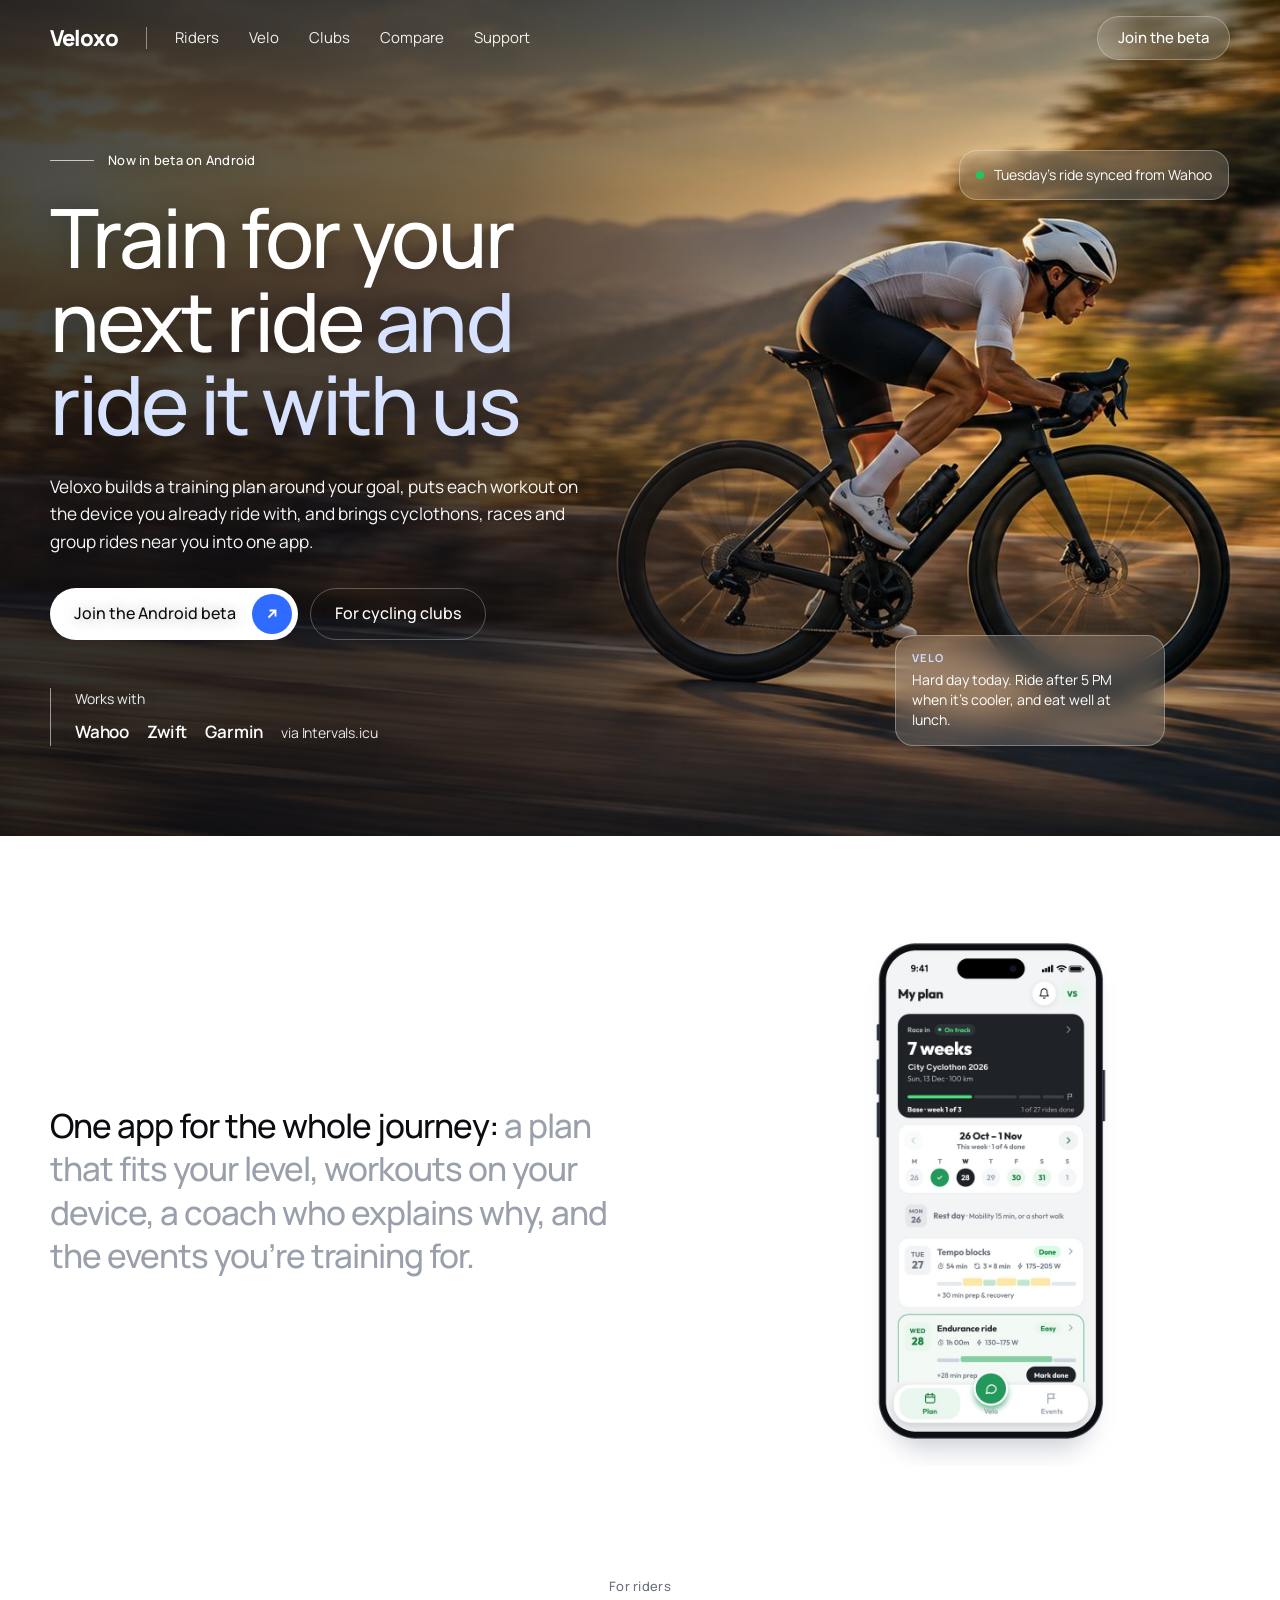
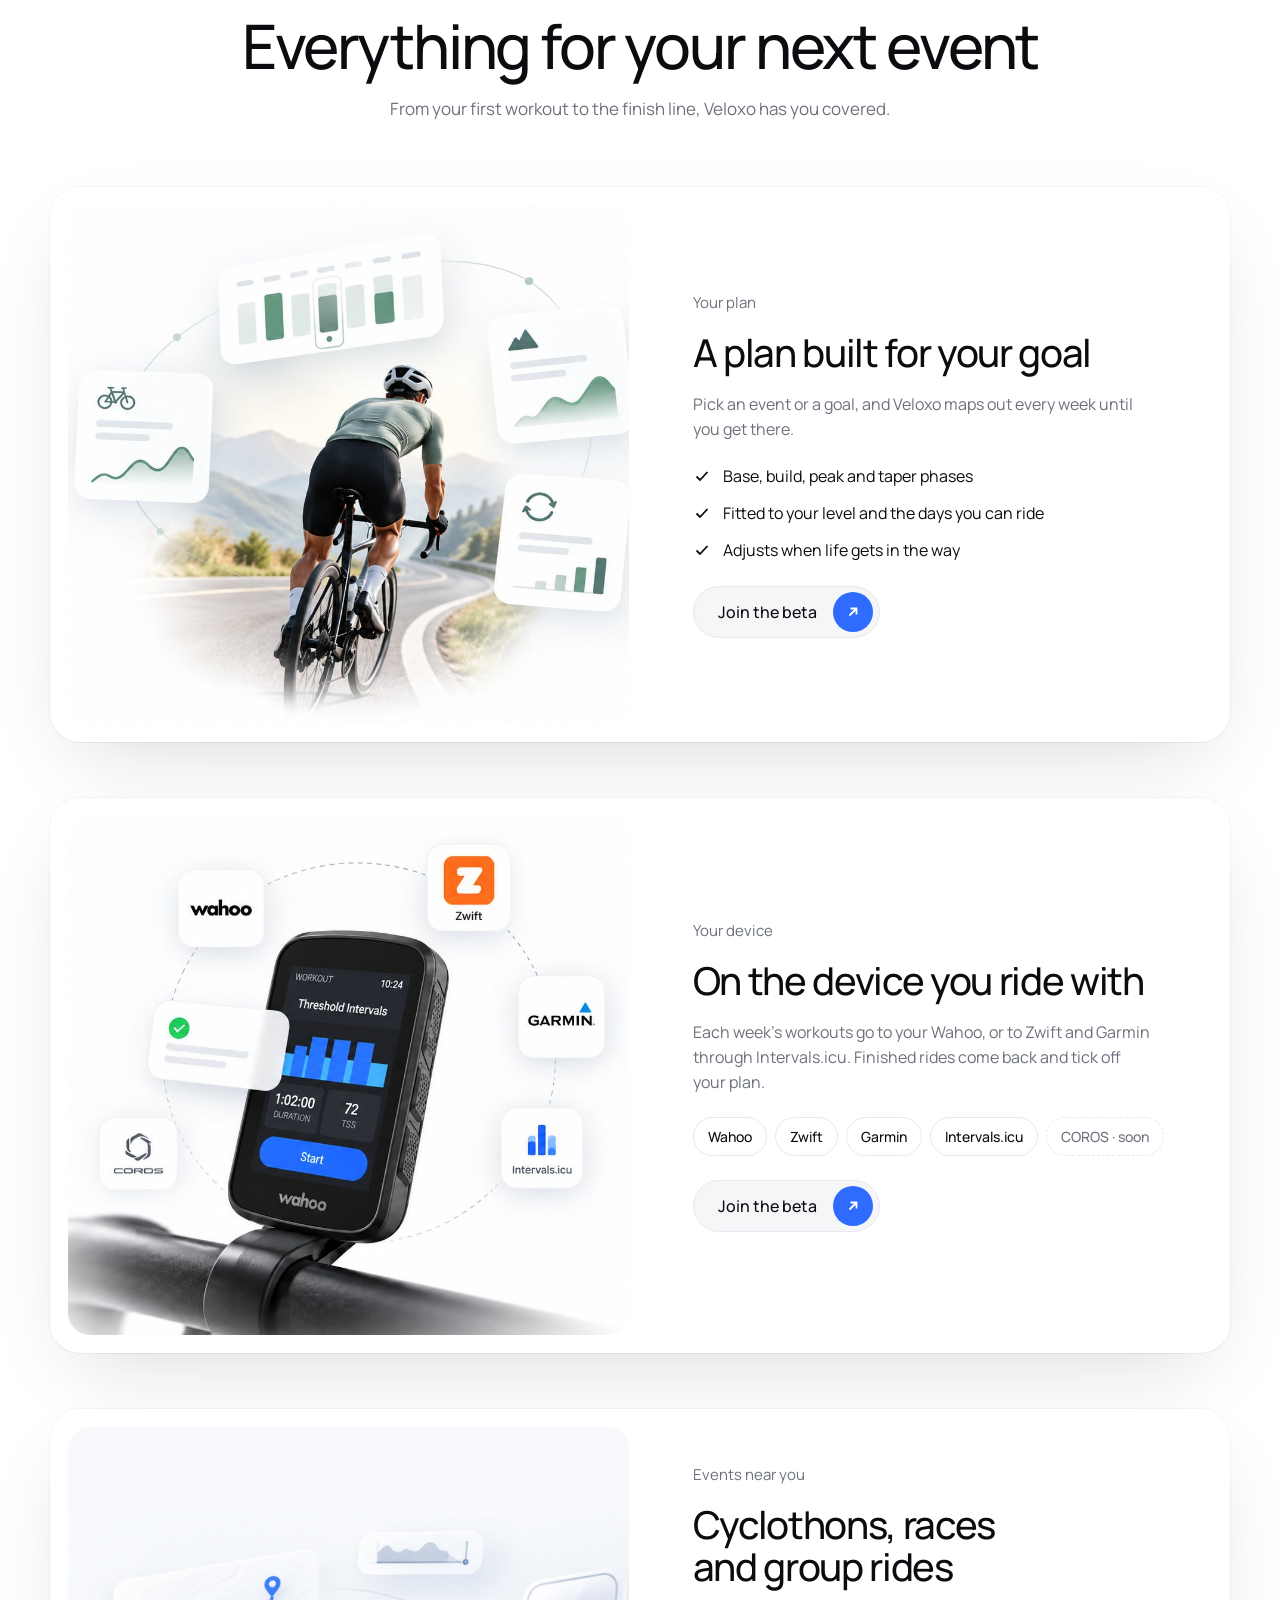
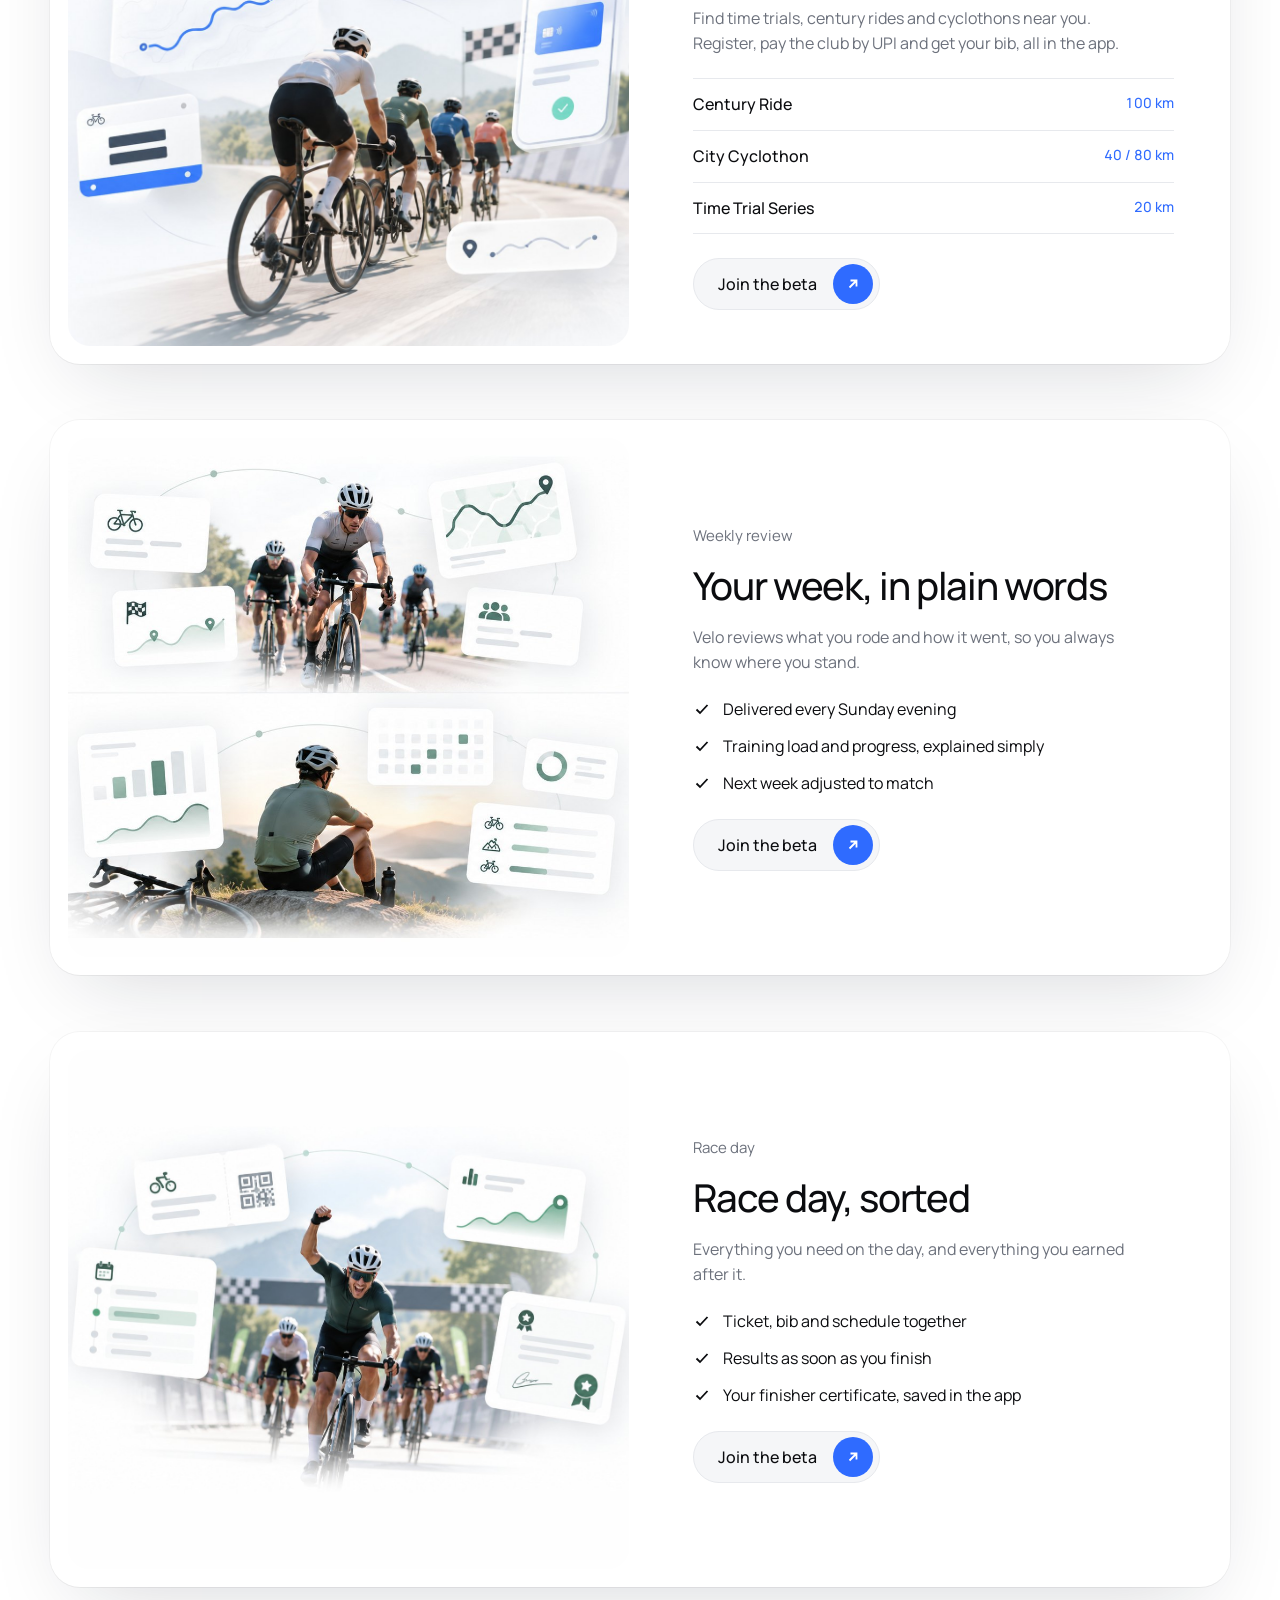
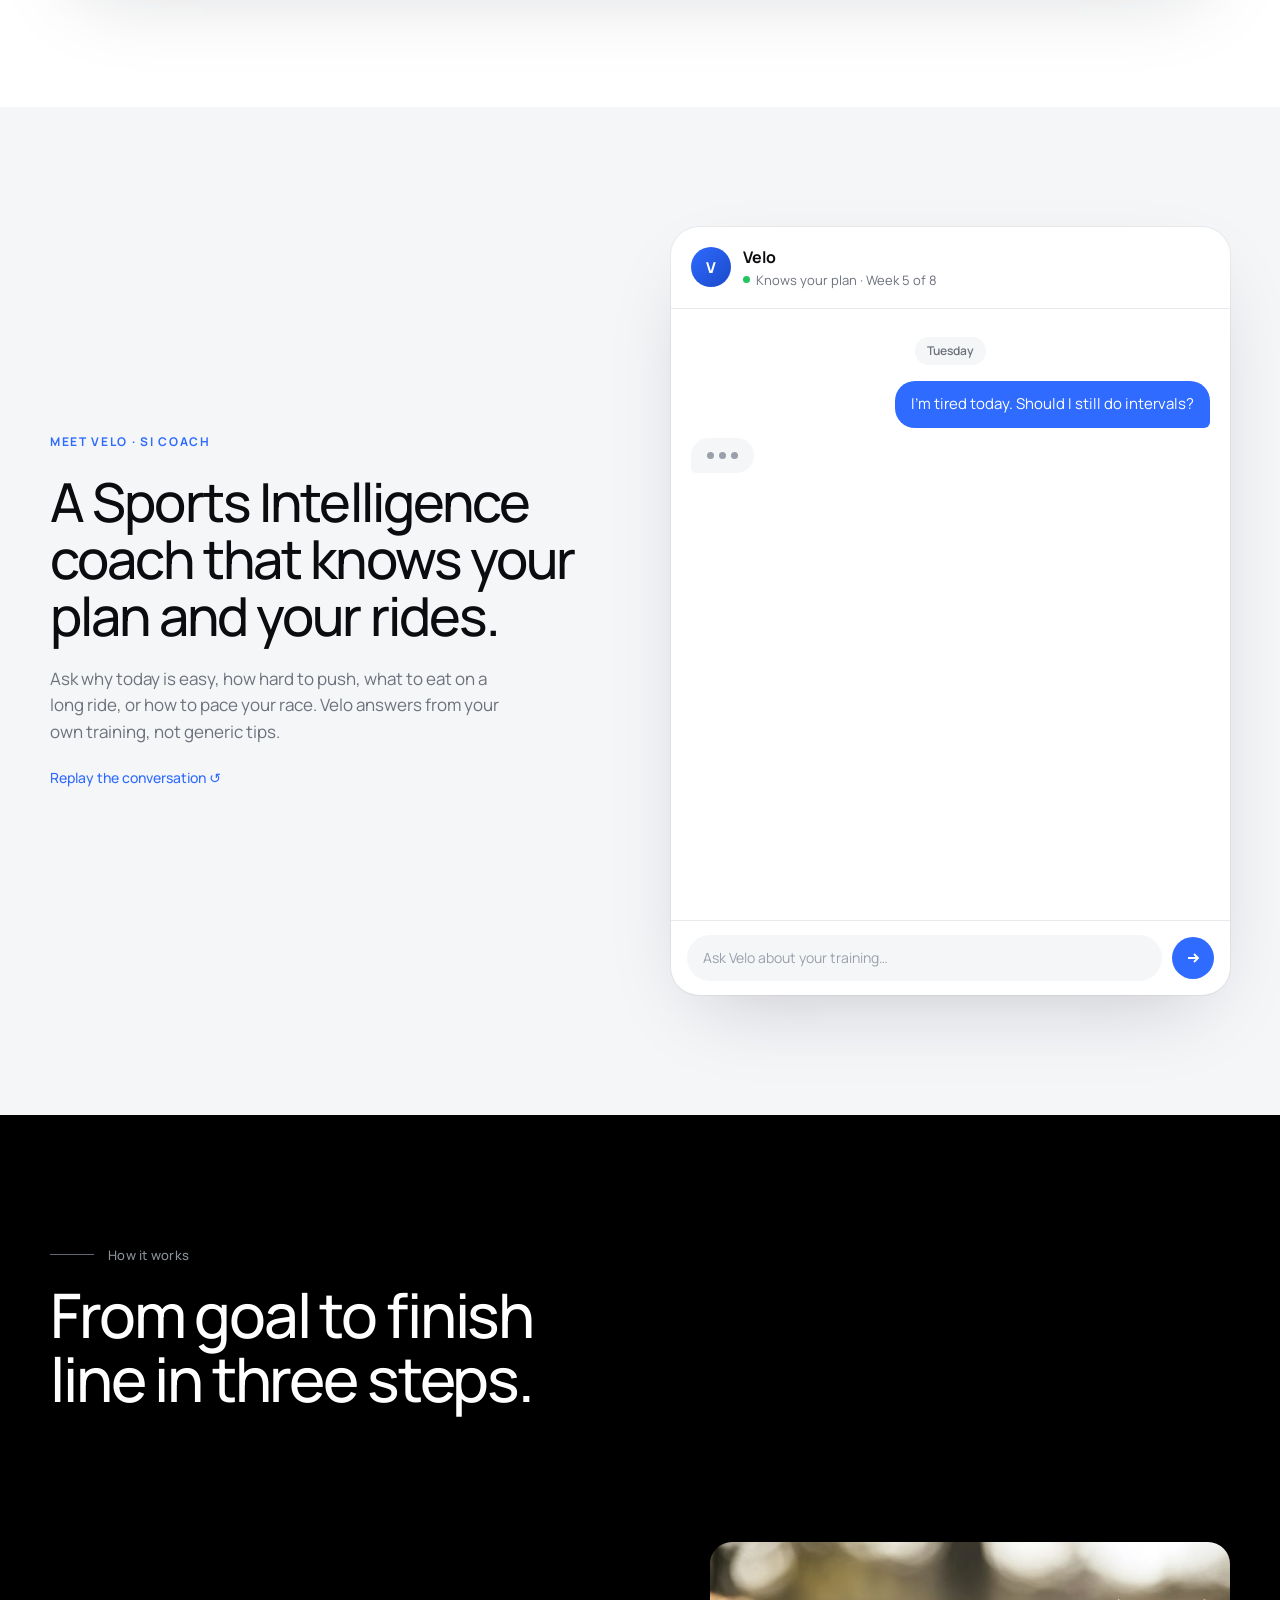
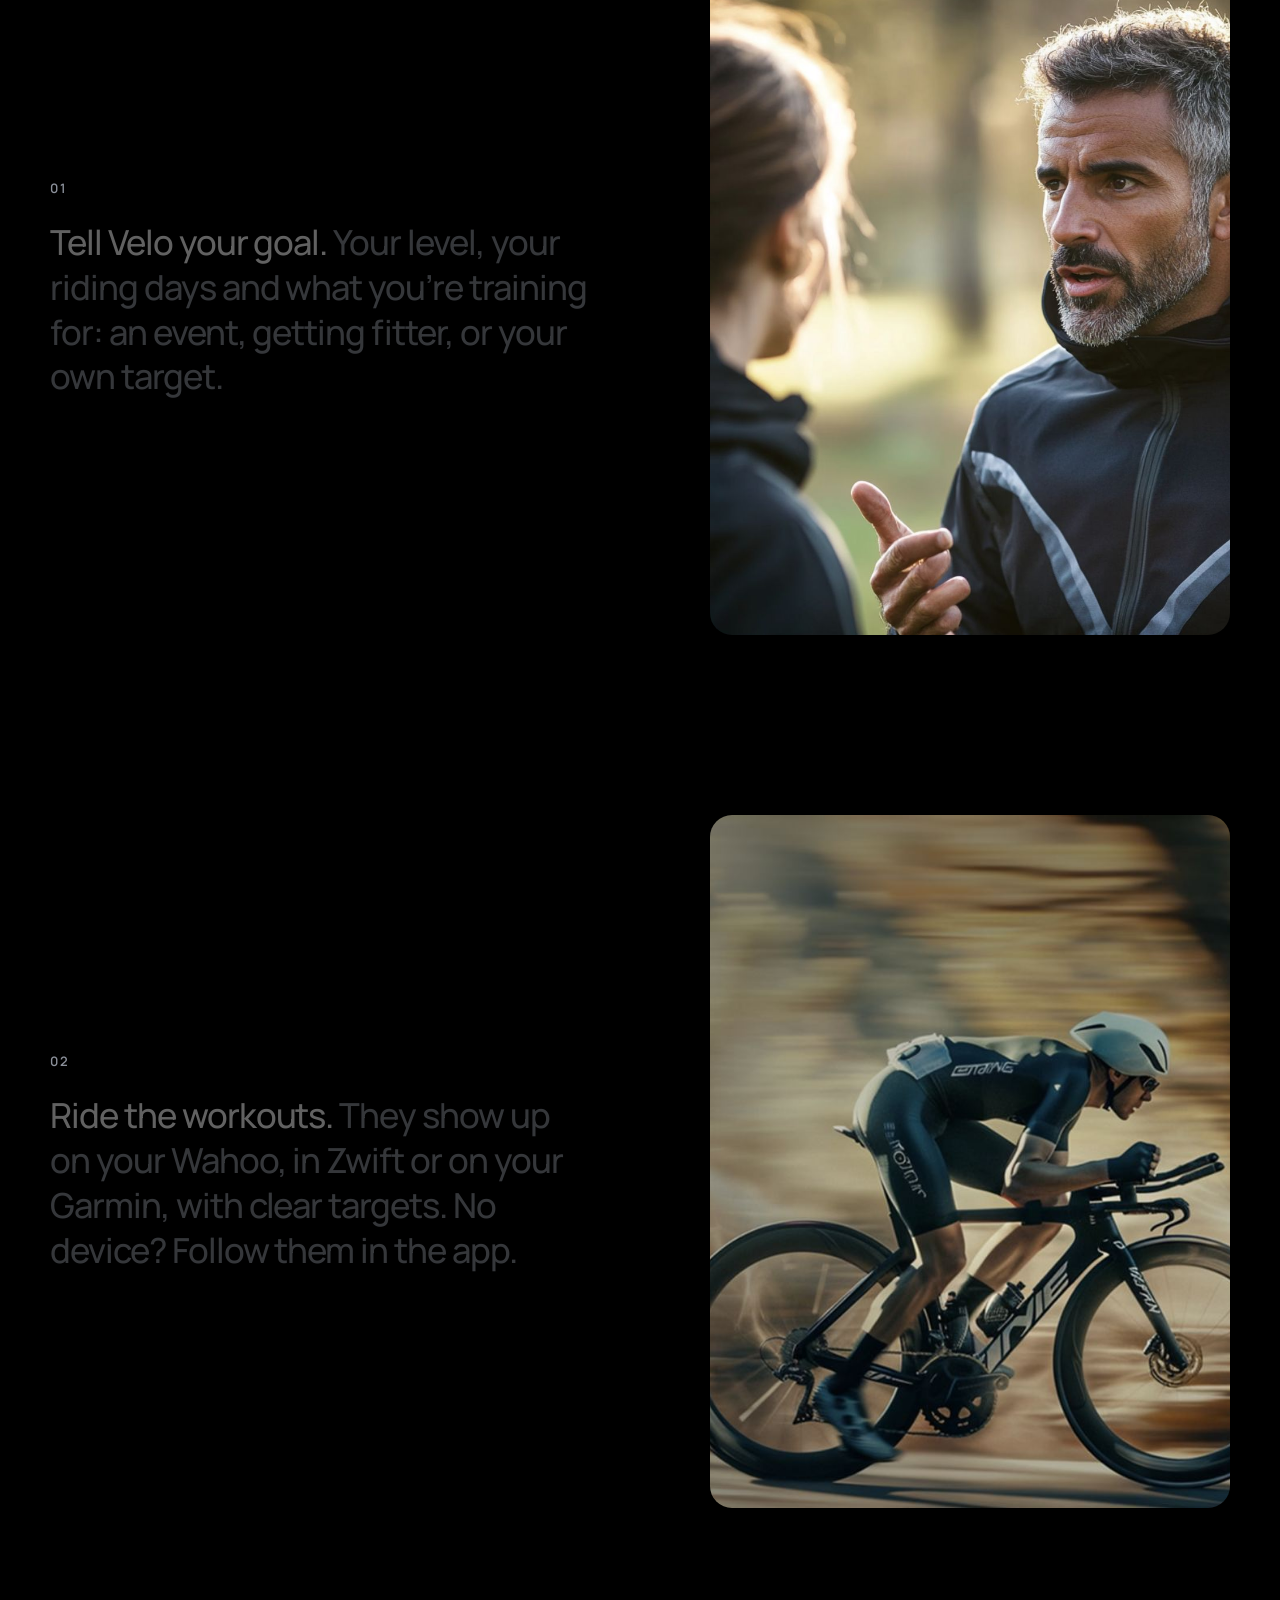
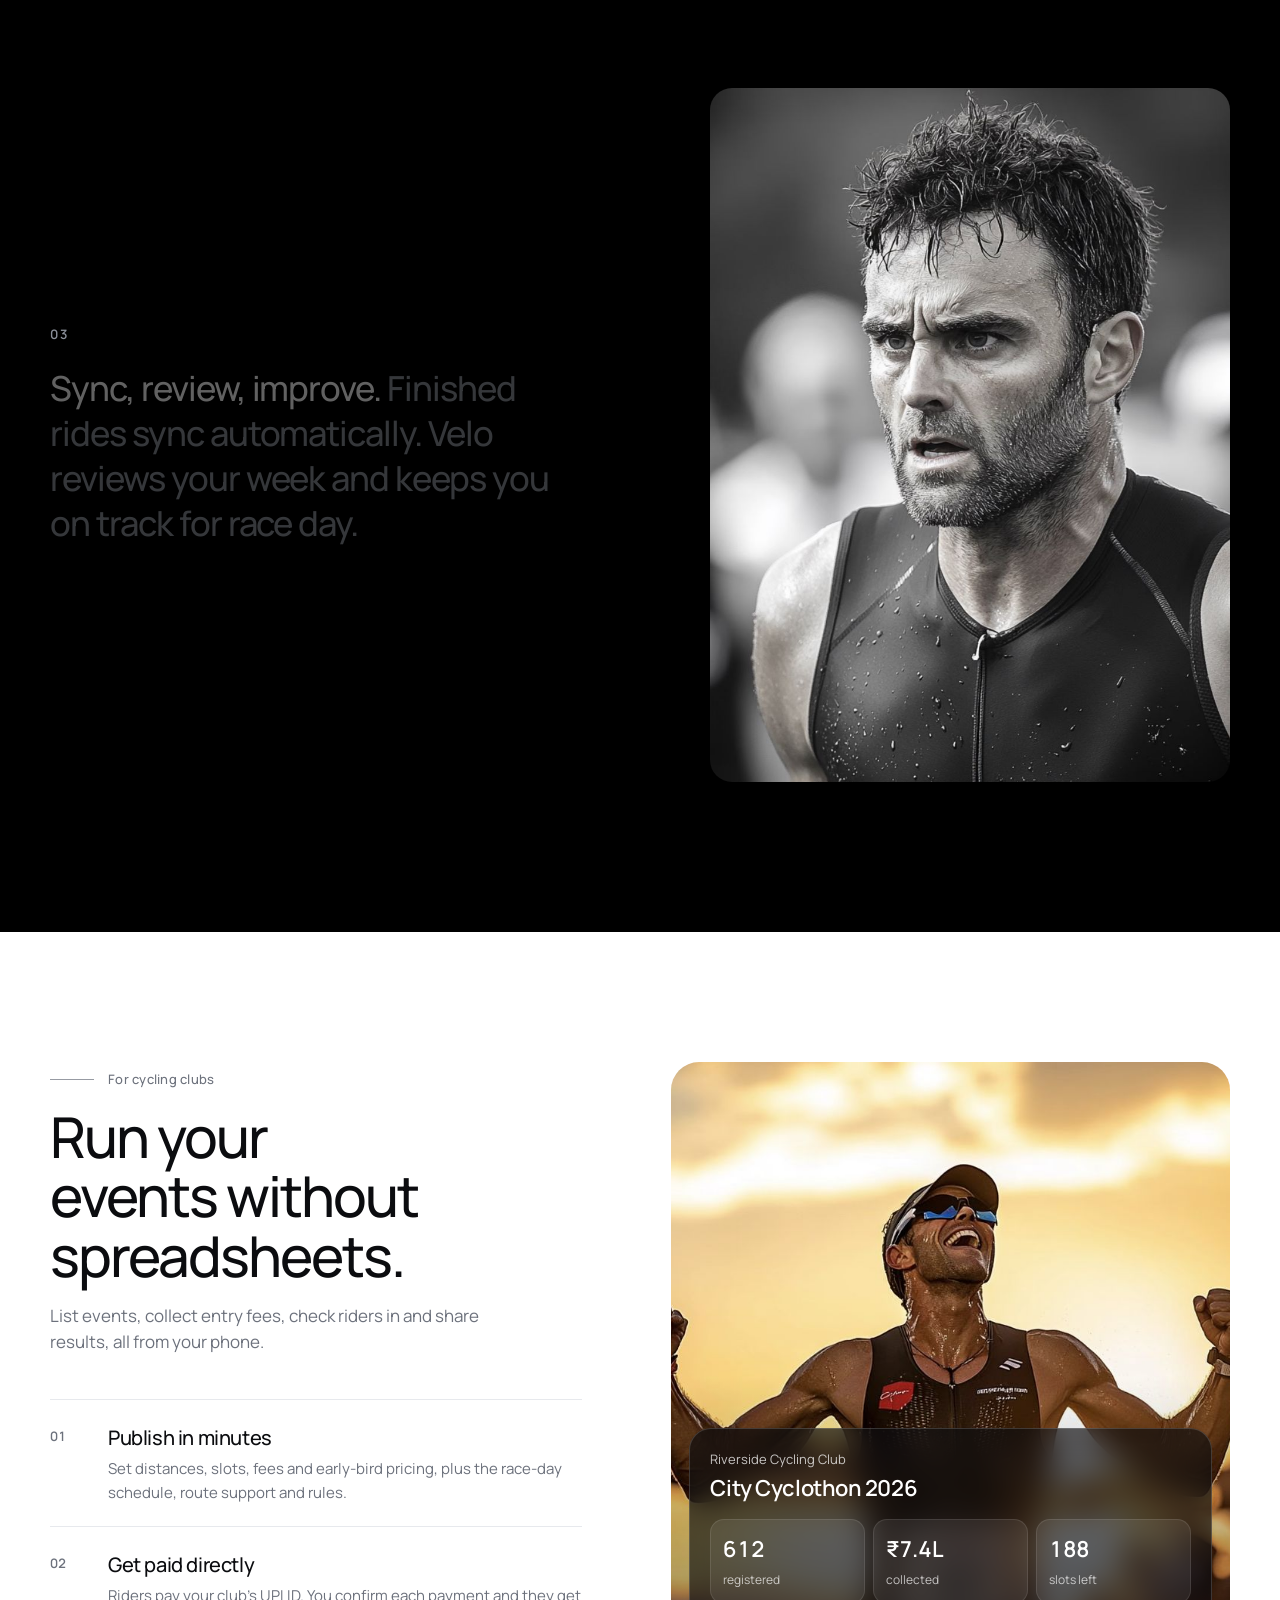
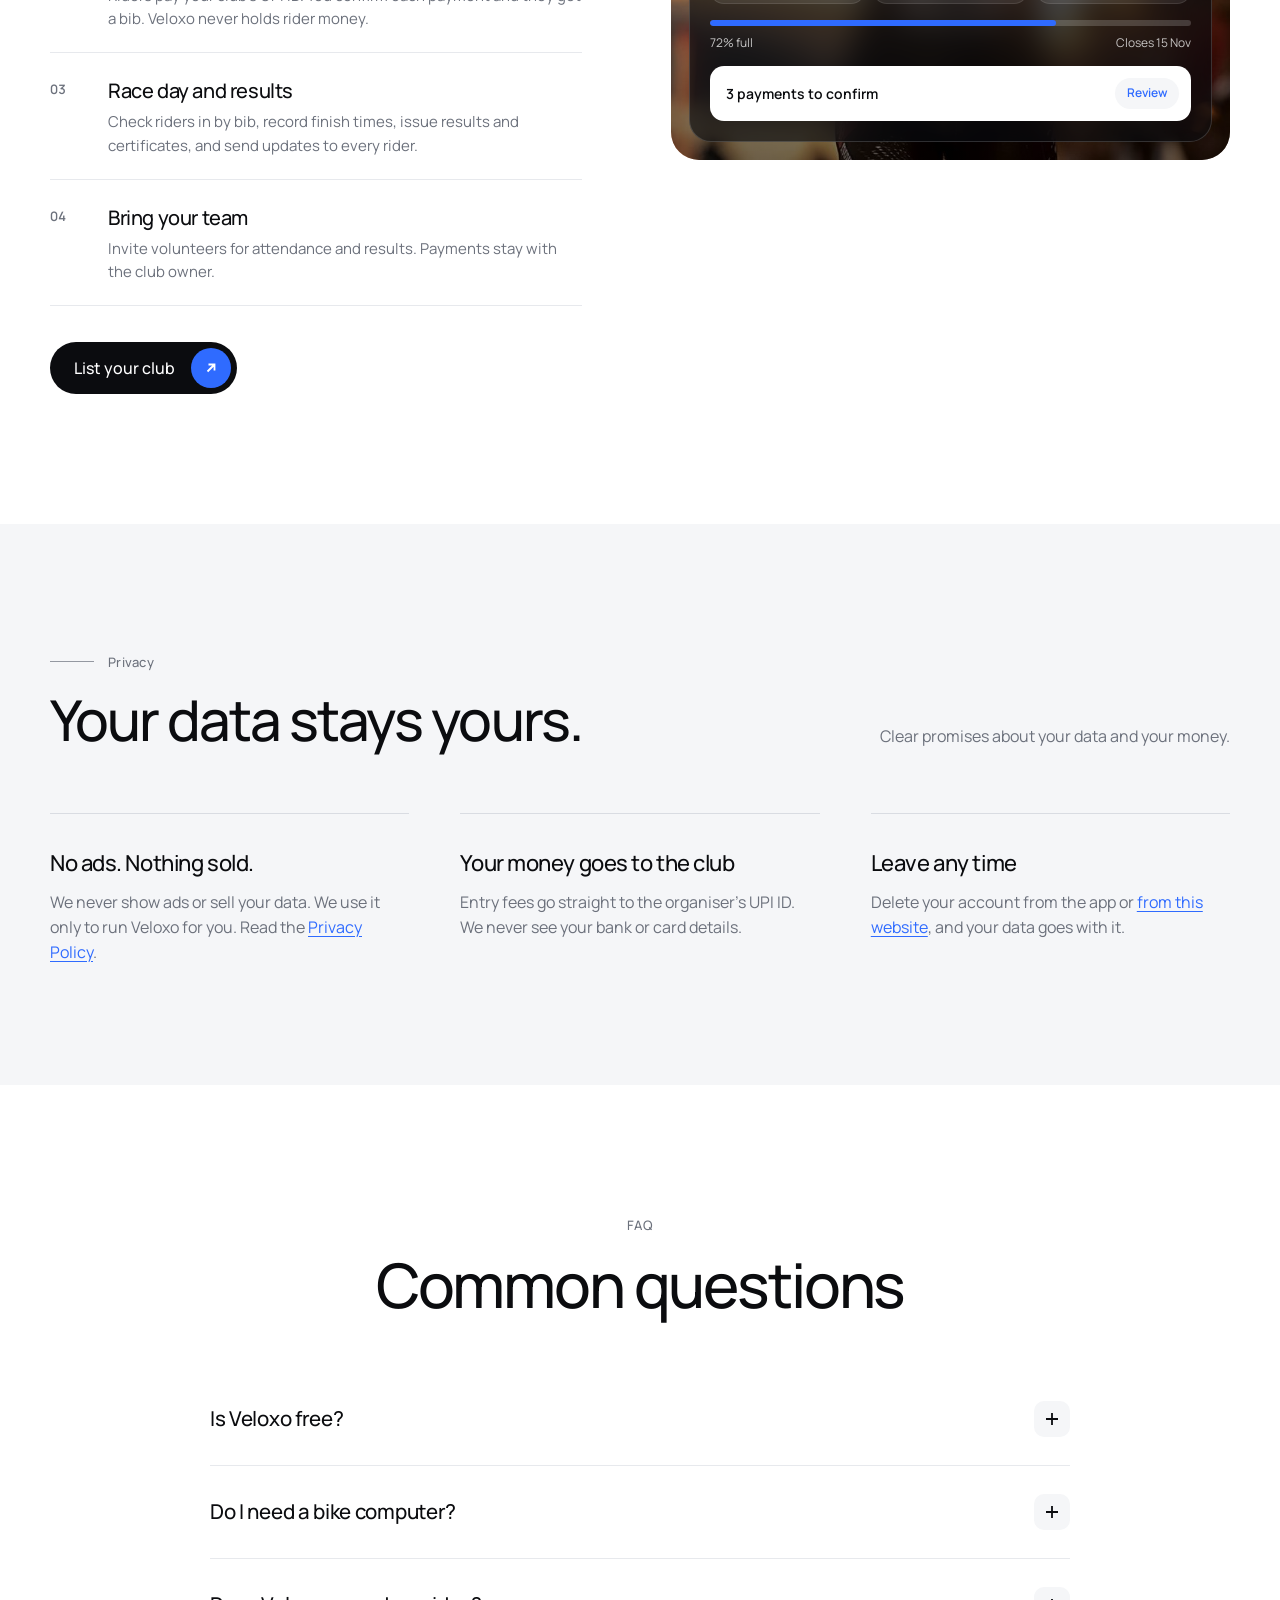
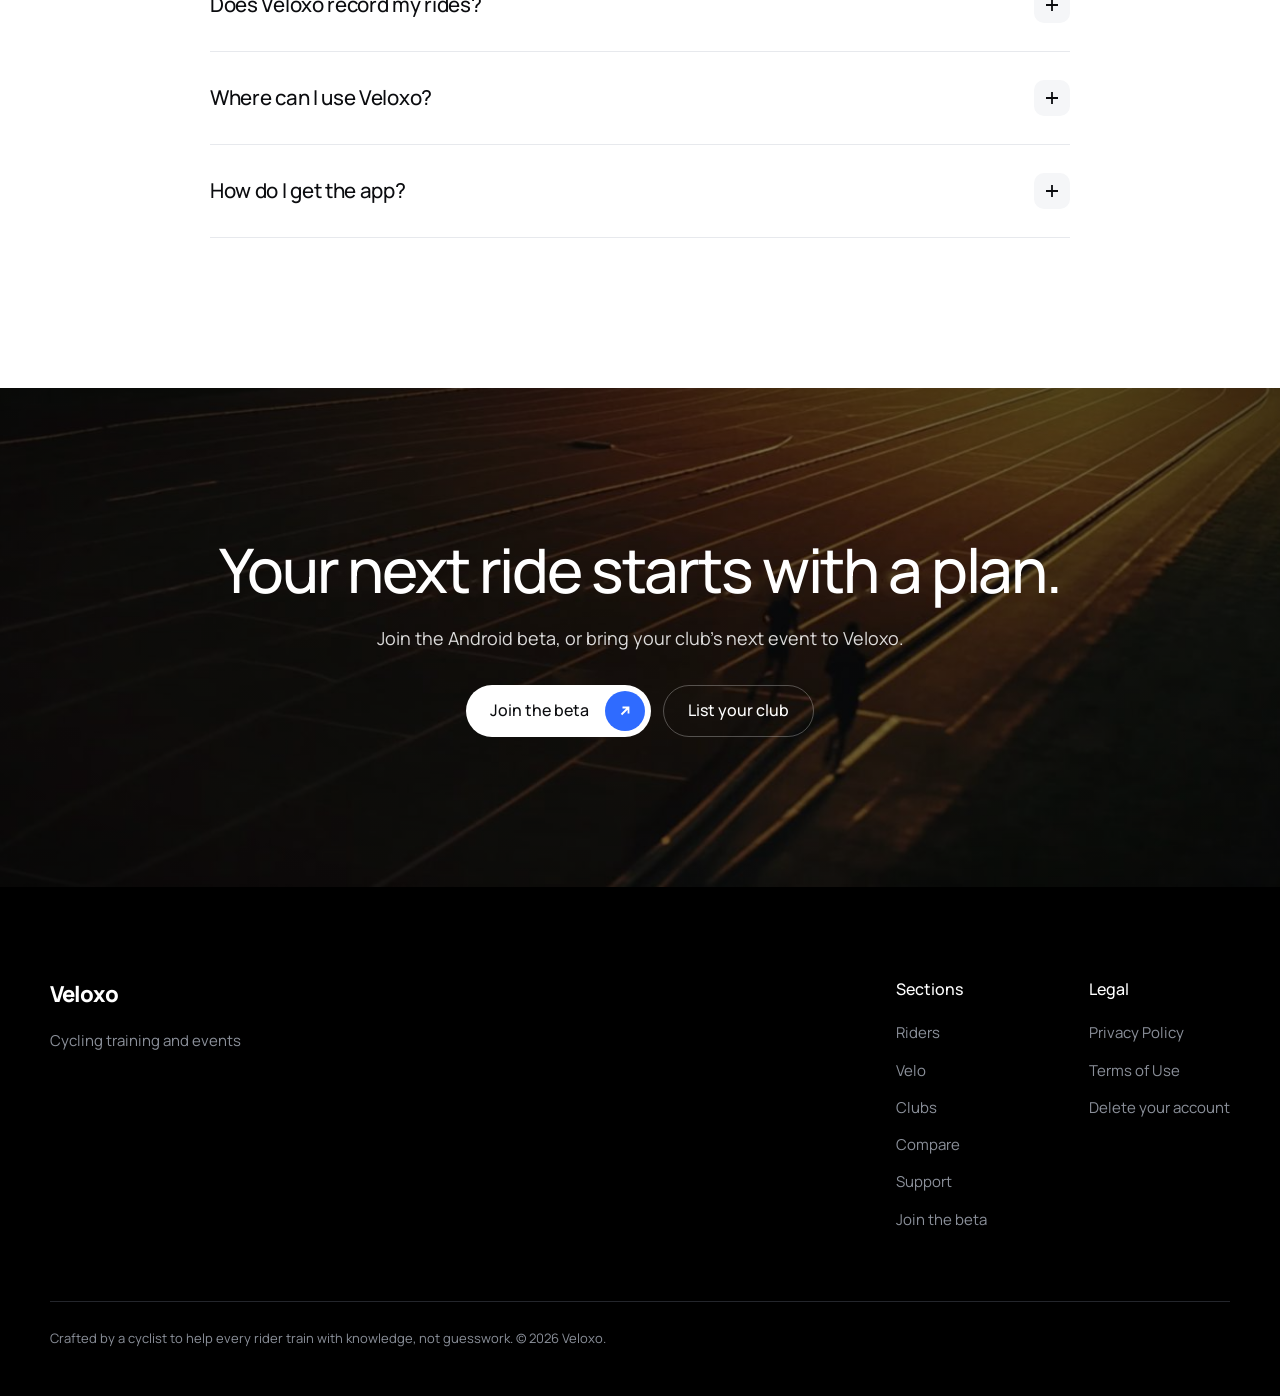
==== commit 6361d3c8: "Home: new black and green My plan screenshot Event name in the screenshot reads City Cyclothon 2026 " ====
--- a/index.html
+++ b/index.html
@@ -64,7 +64,7 @@
     <div class="wrap">
       <div class="intro-top">
         <p class="statement rv">One app for the whole journey: <span>a plan that fits your level, workouts on your device, a coach who explains why, and the events you’re training for.</span></p>
-        <div class="intro-phone rv"><img loading="lazy" src="assets/home/app-plan.jpg" alt="Veloxo app showing My plan: race in 3 weeks, this week's workouts"></div>
+        <div class="intro-phone rv"><img loading="lazy" src="assets/home/app-plan-v3.jpg" alt="Veloxo app showing My plan: race in 7 weeks, on track, with this week's rides"></div>
       </div>
     </div>
   </section>
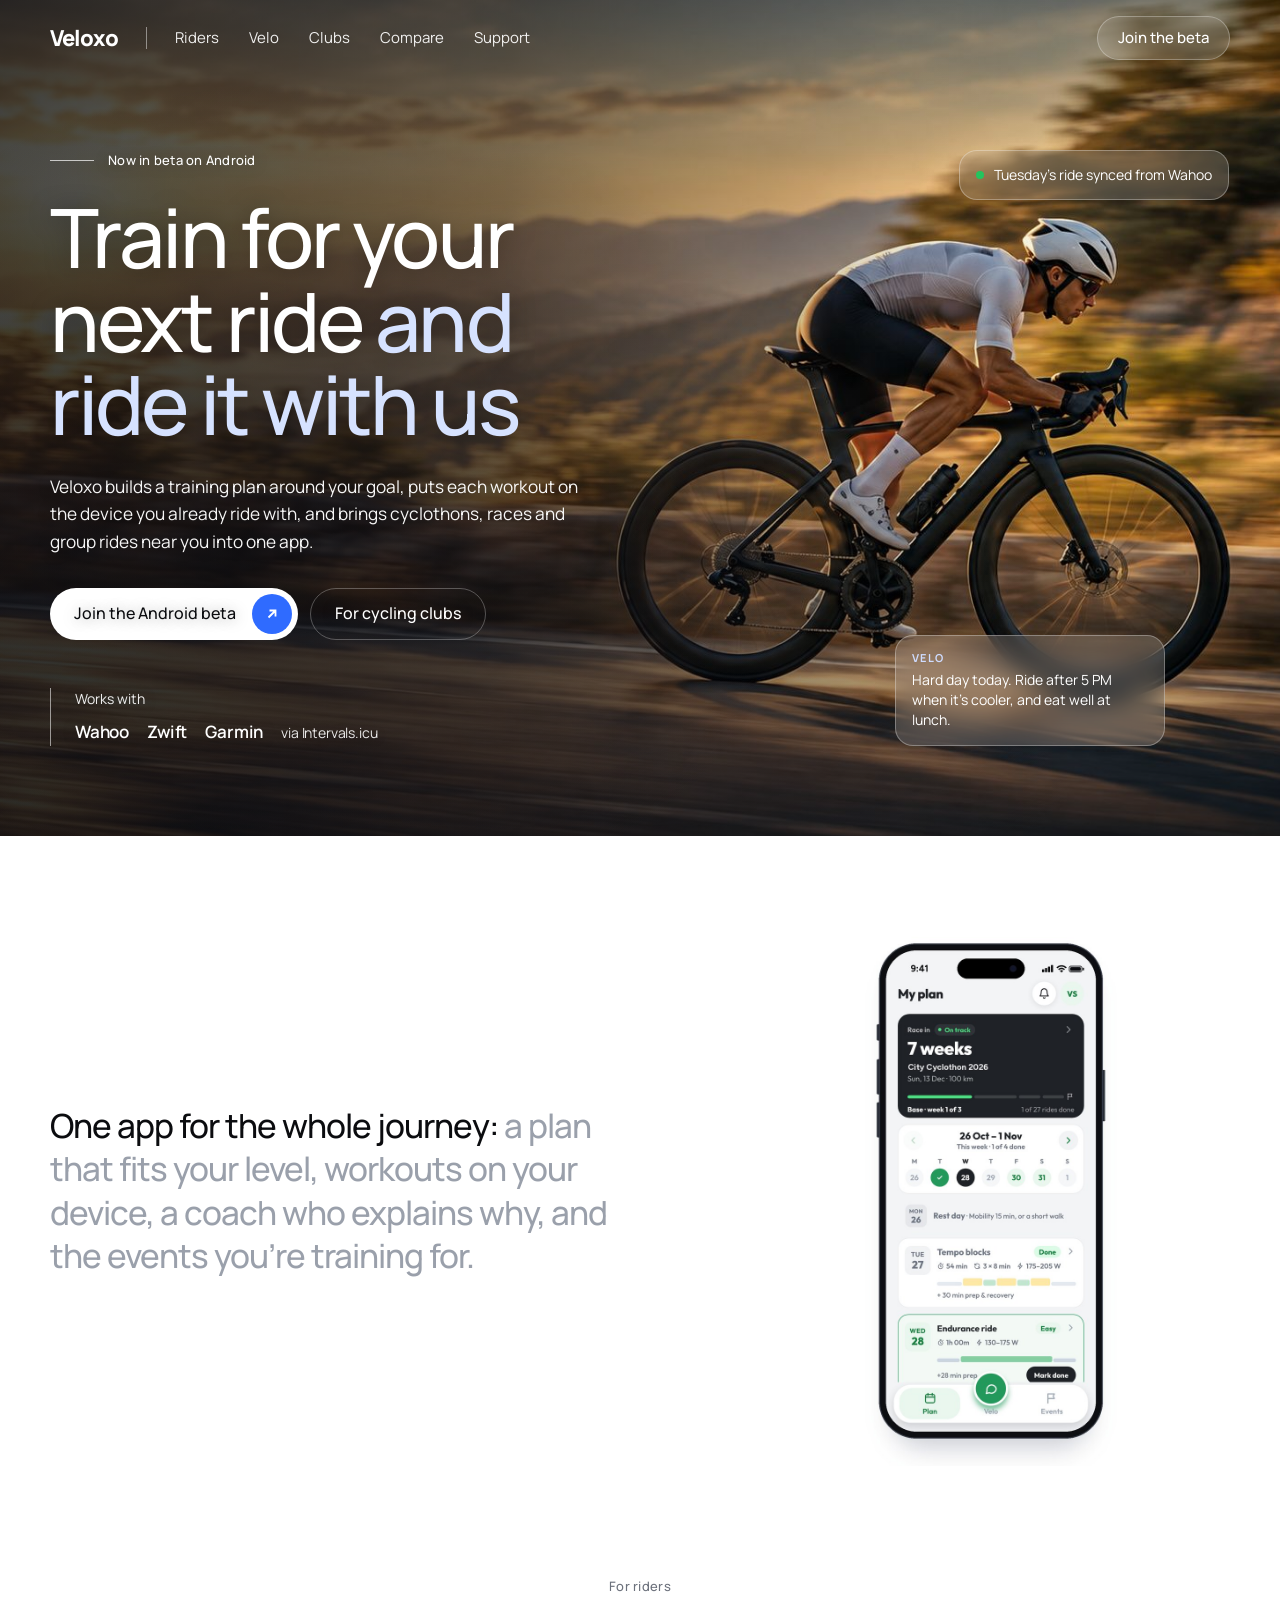
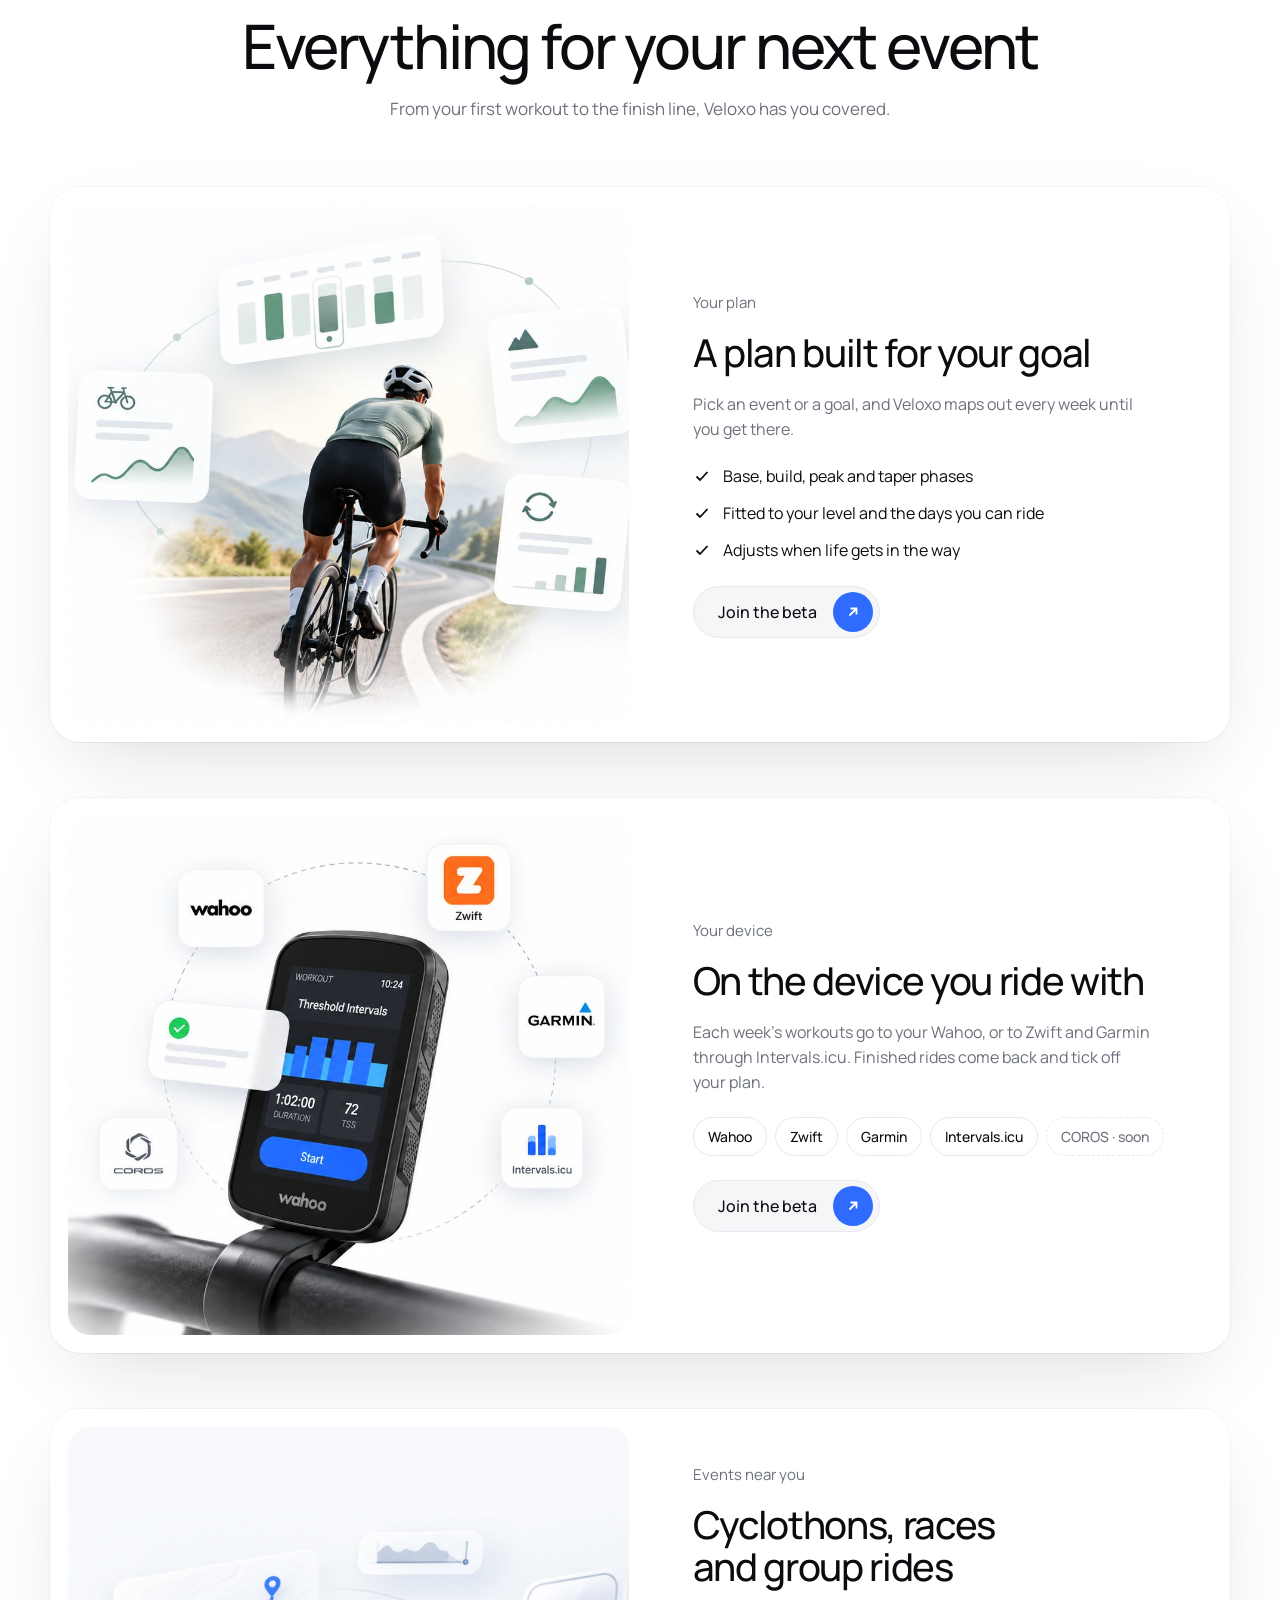
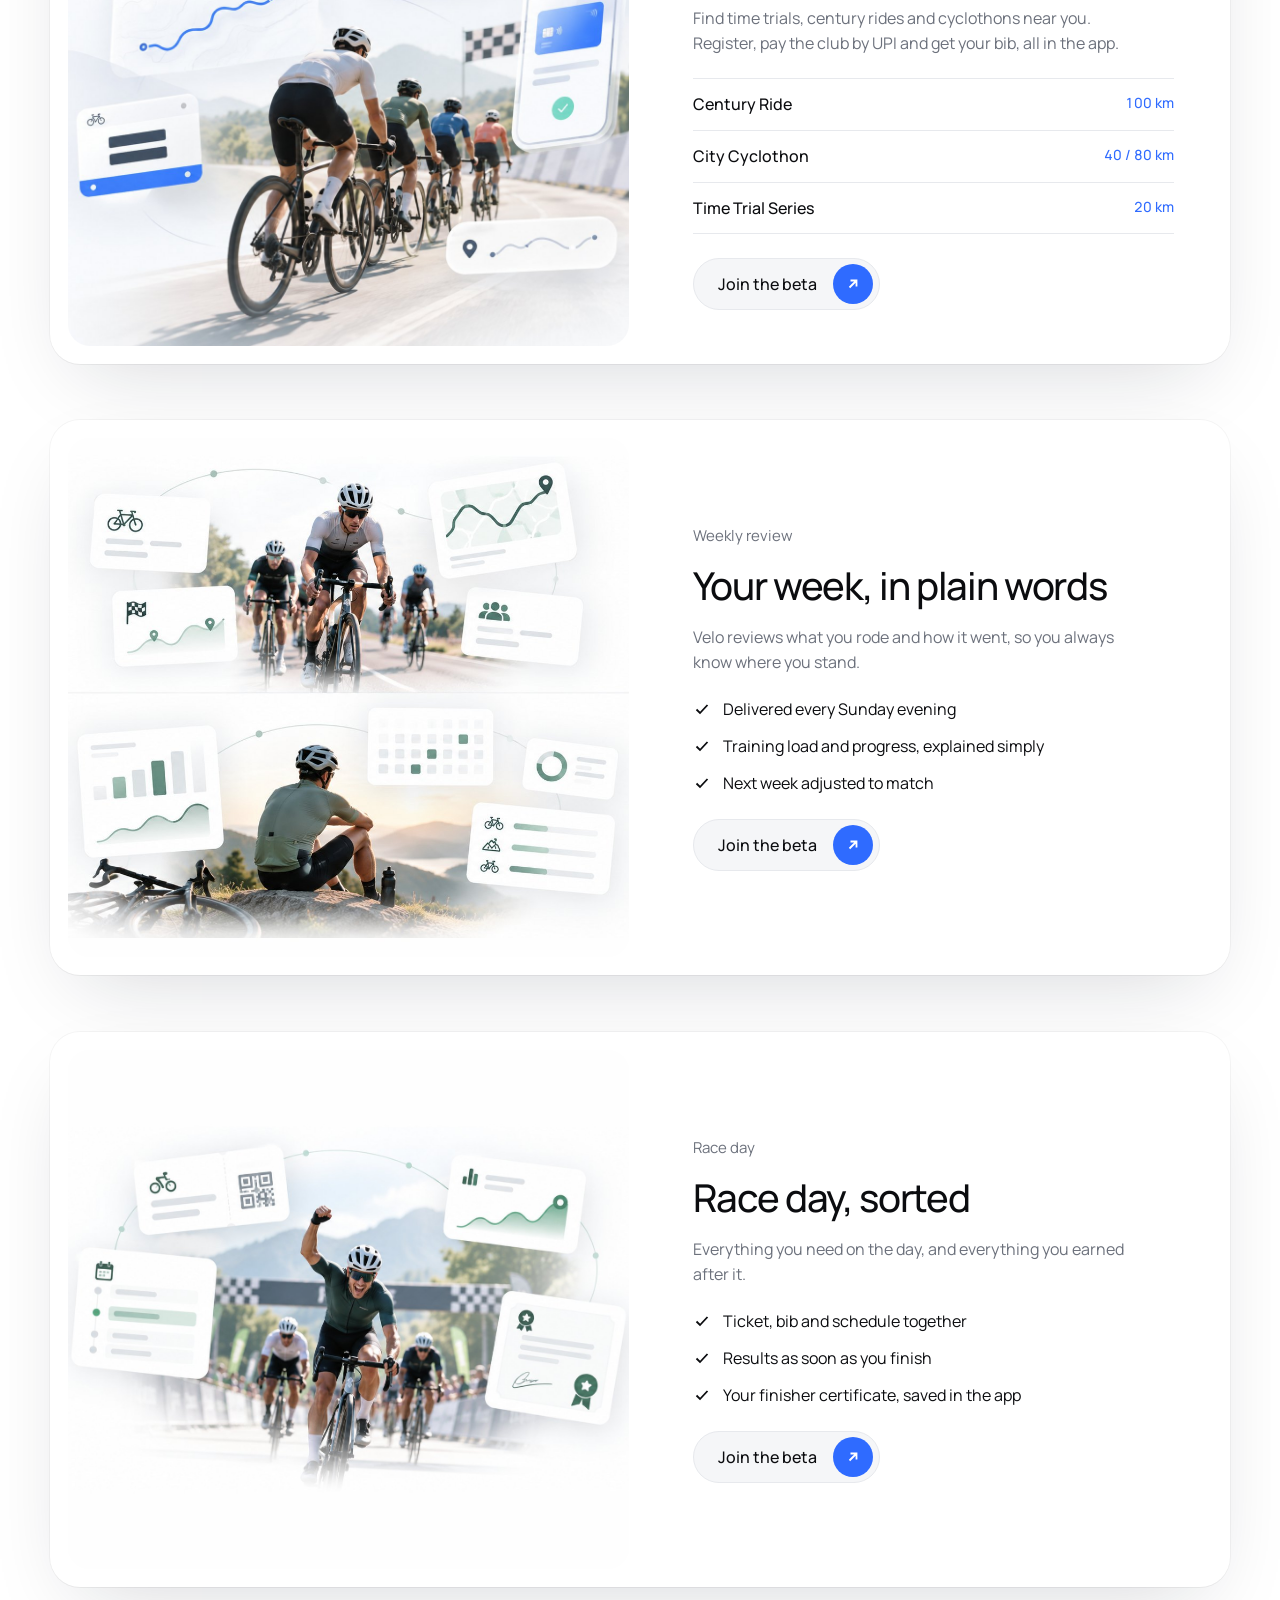
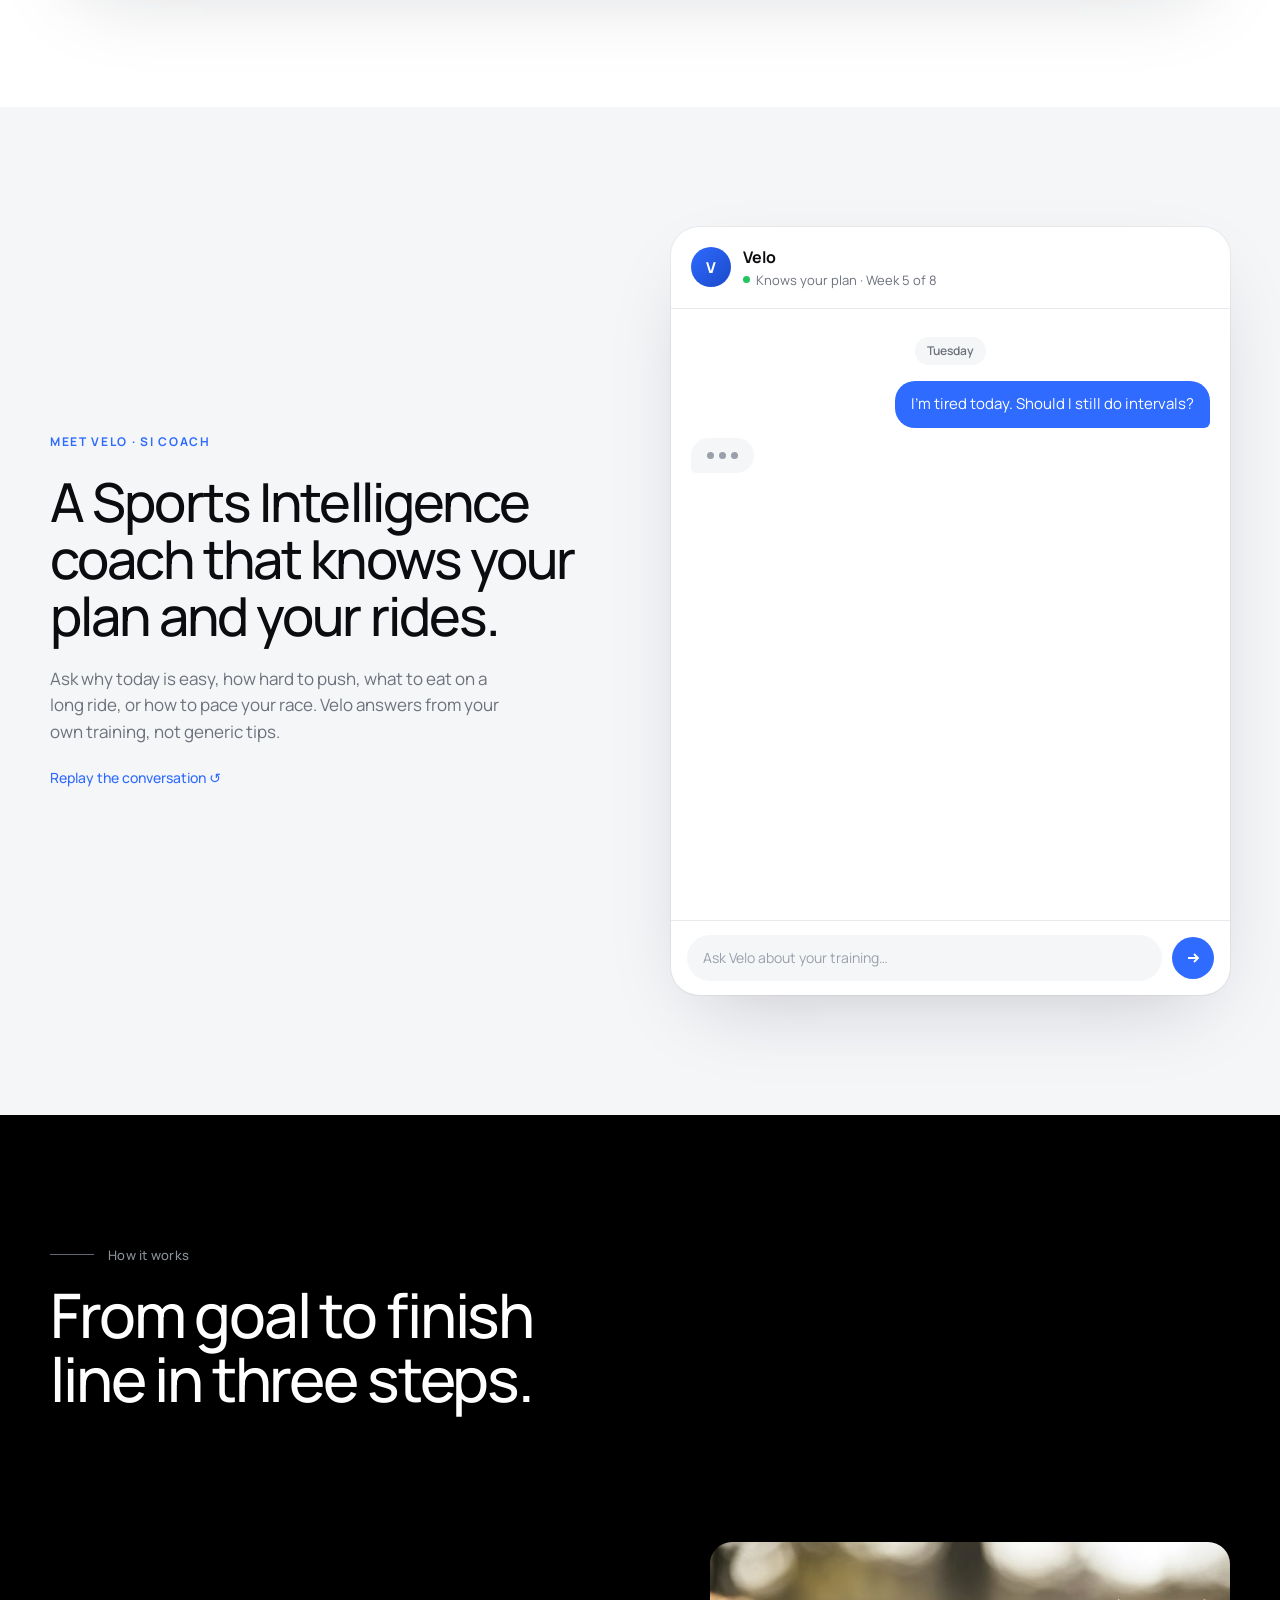
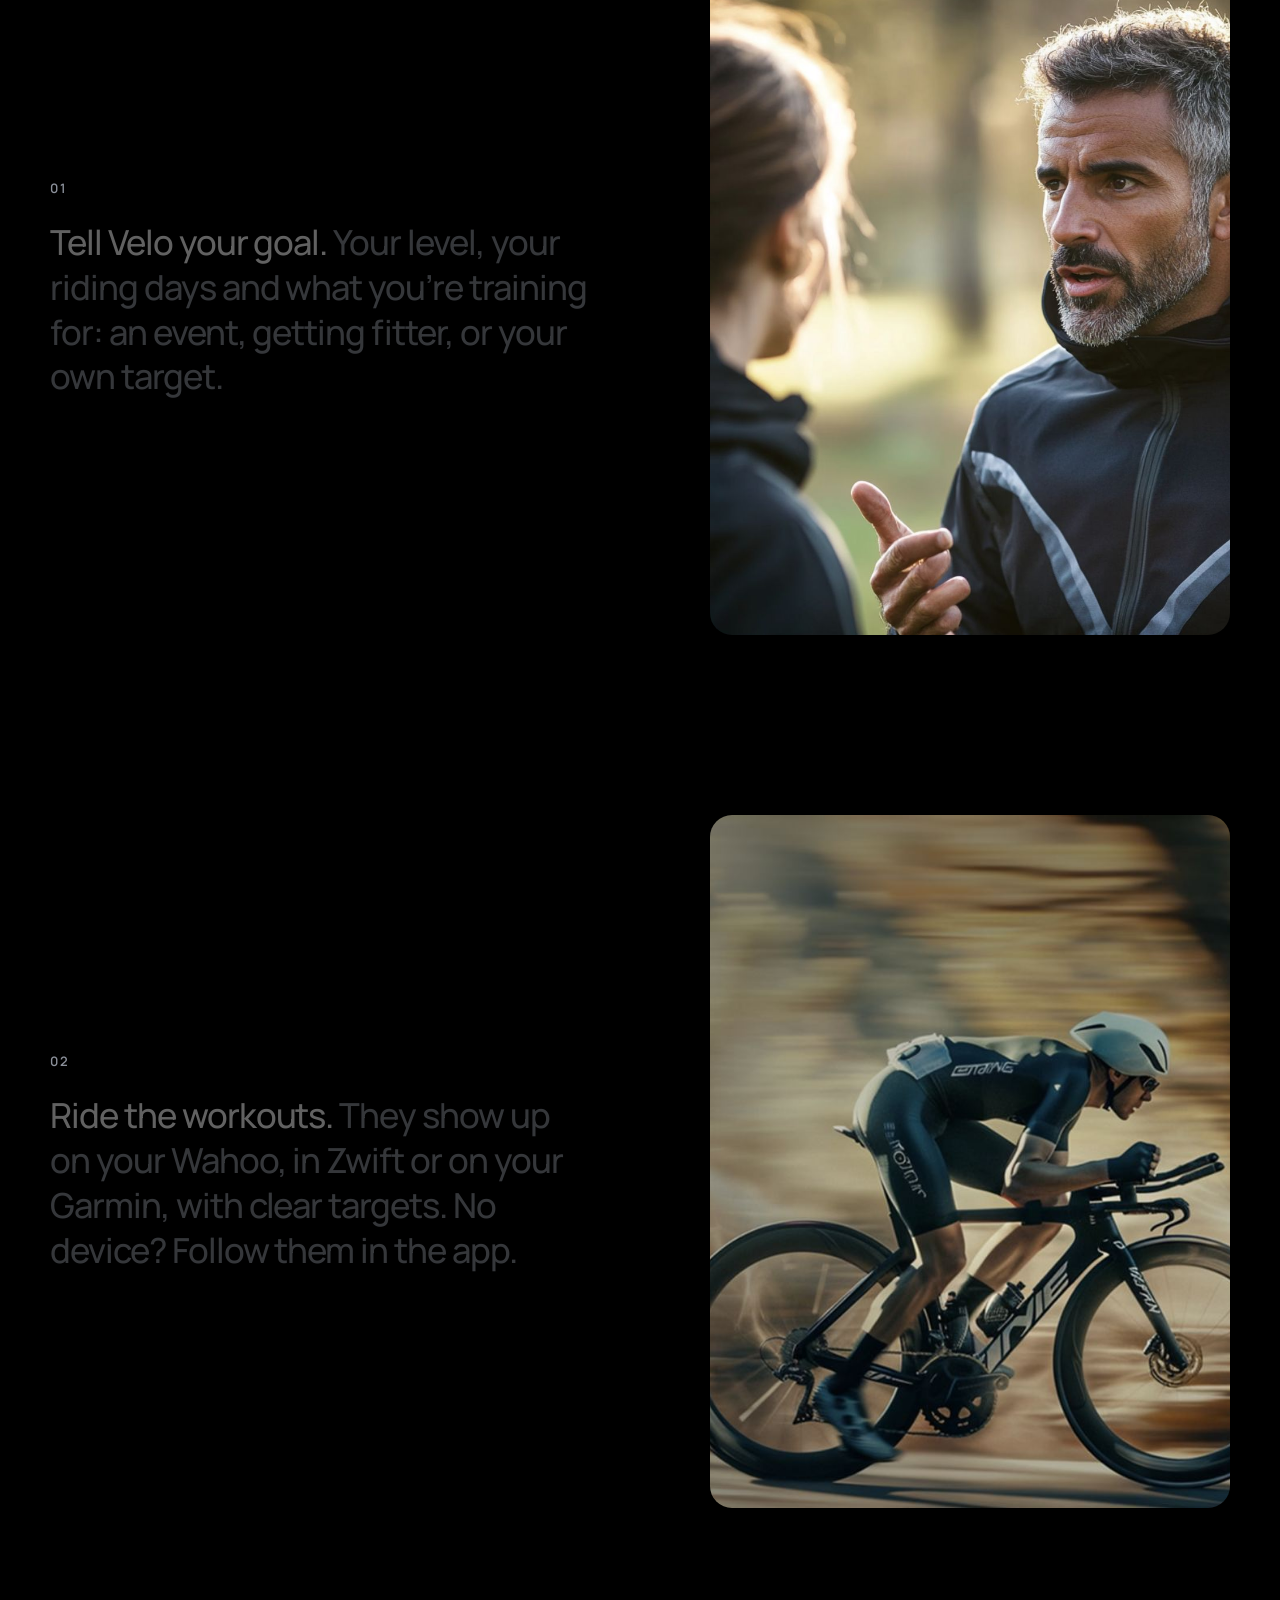
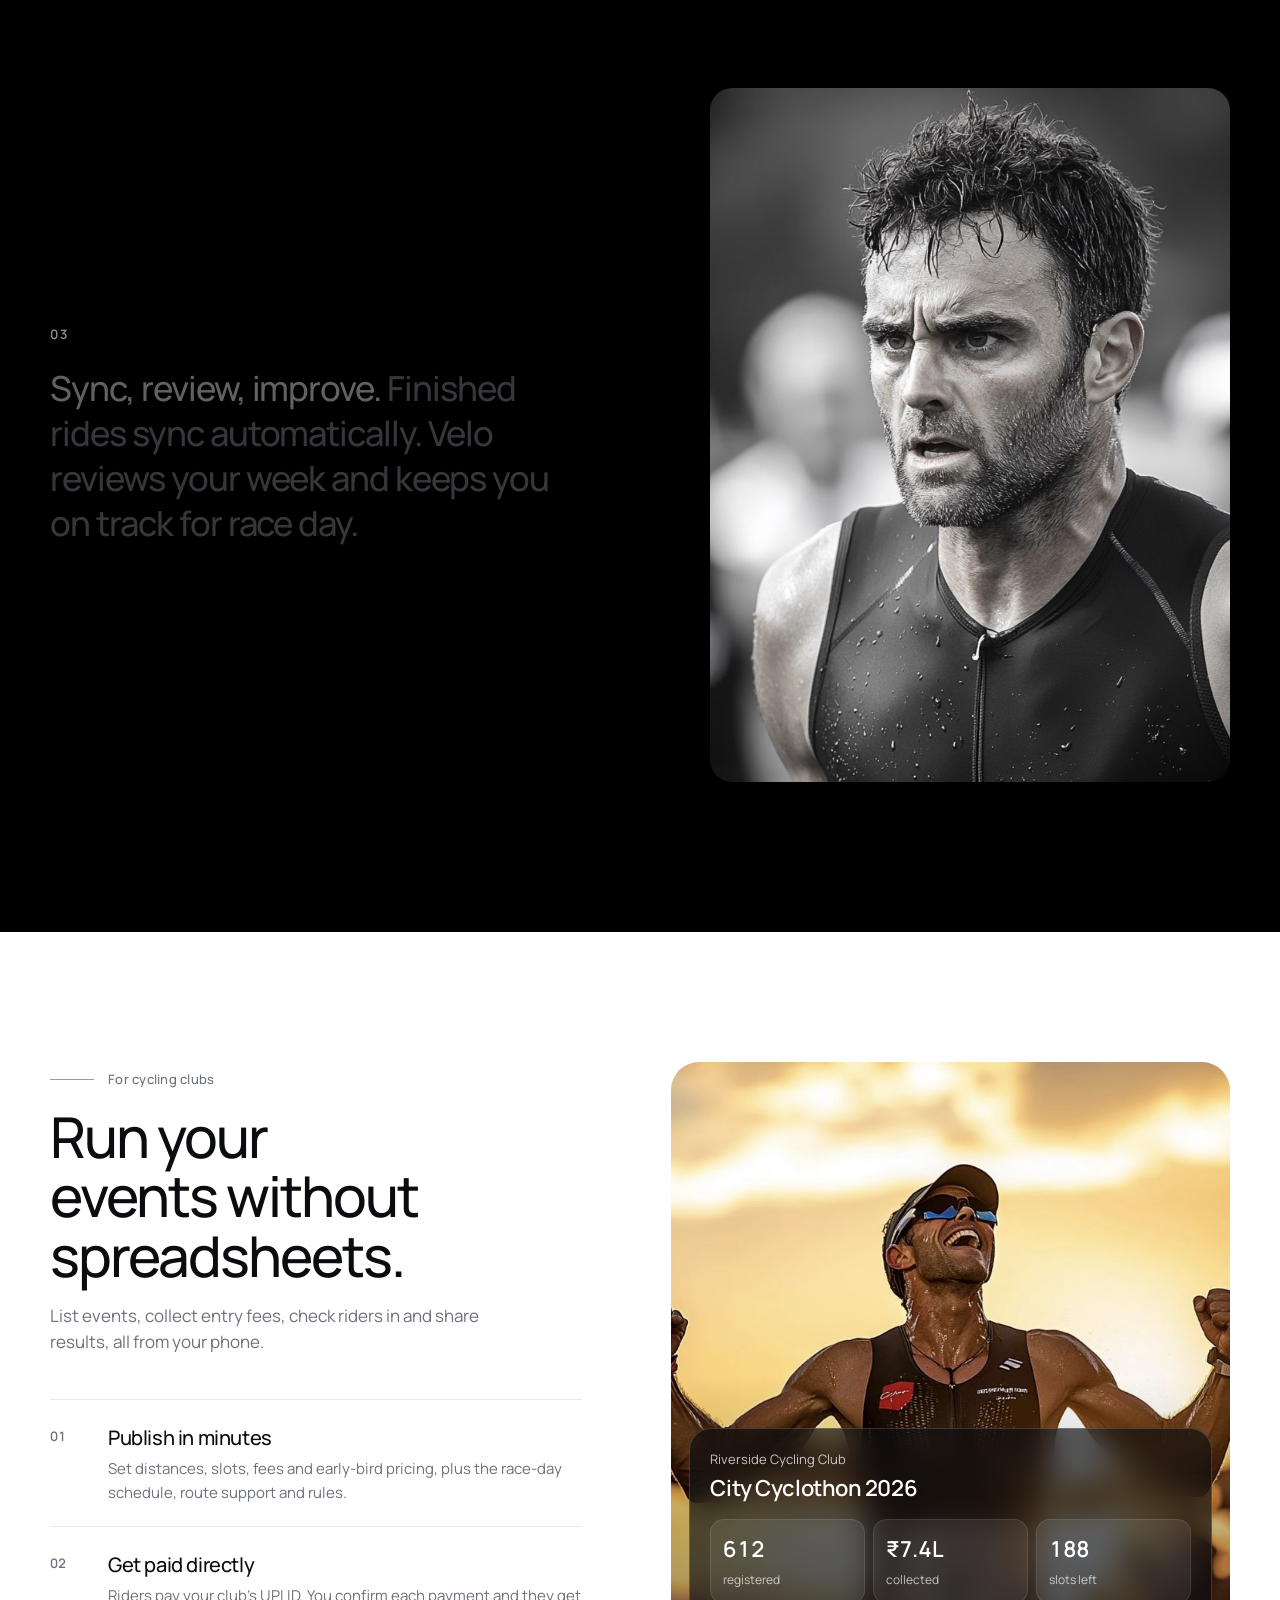
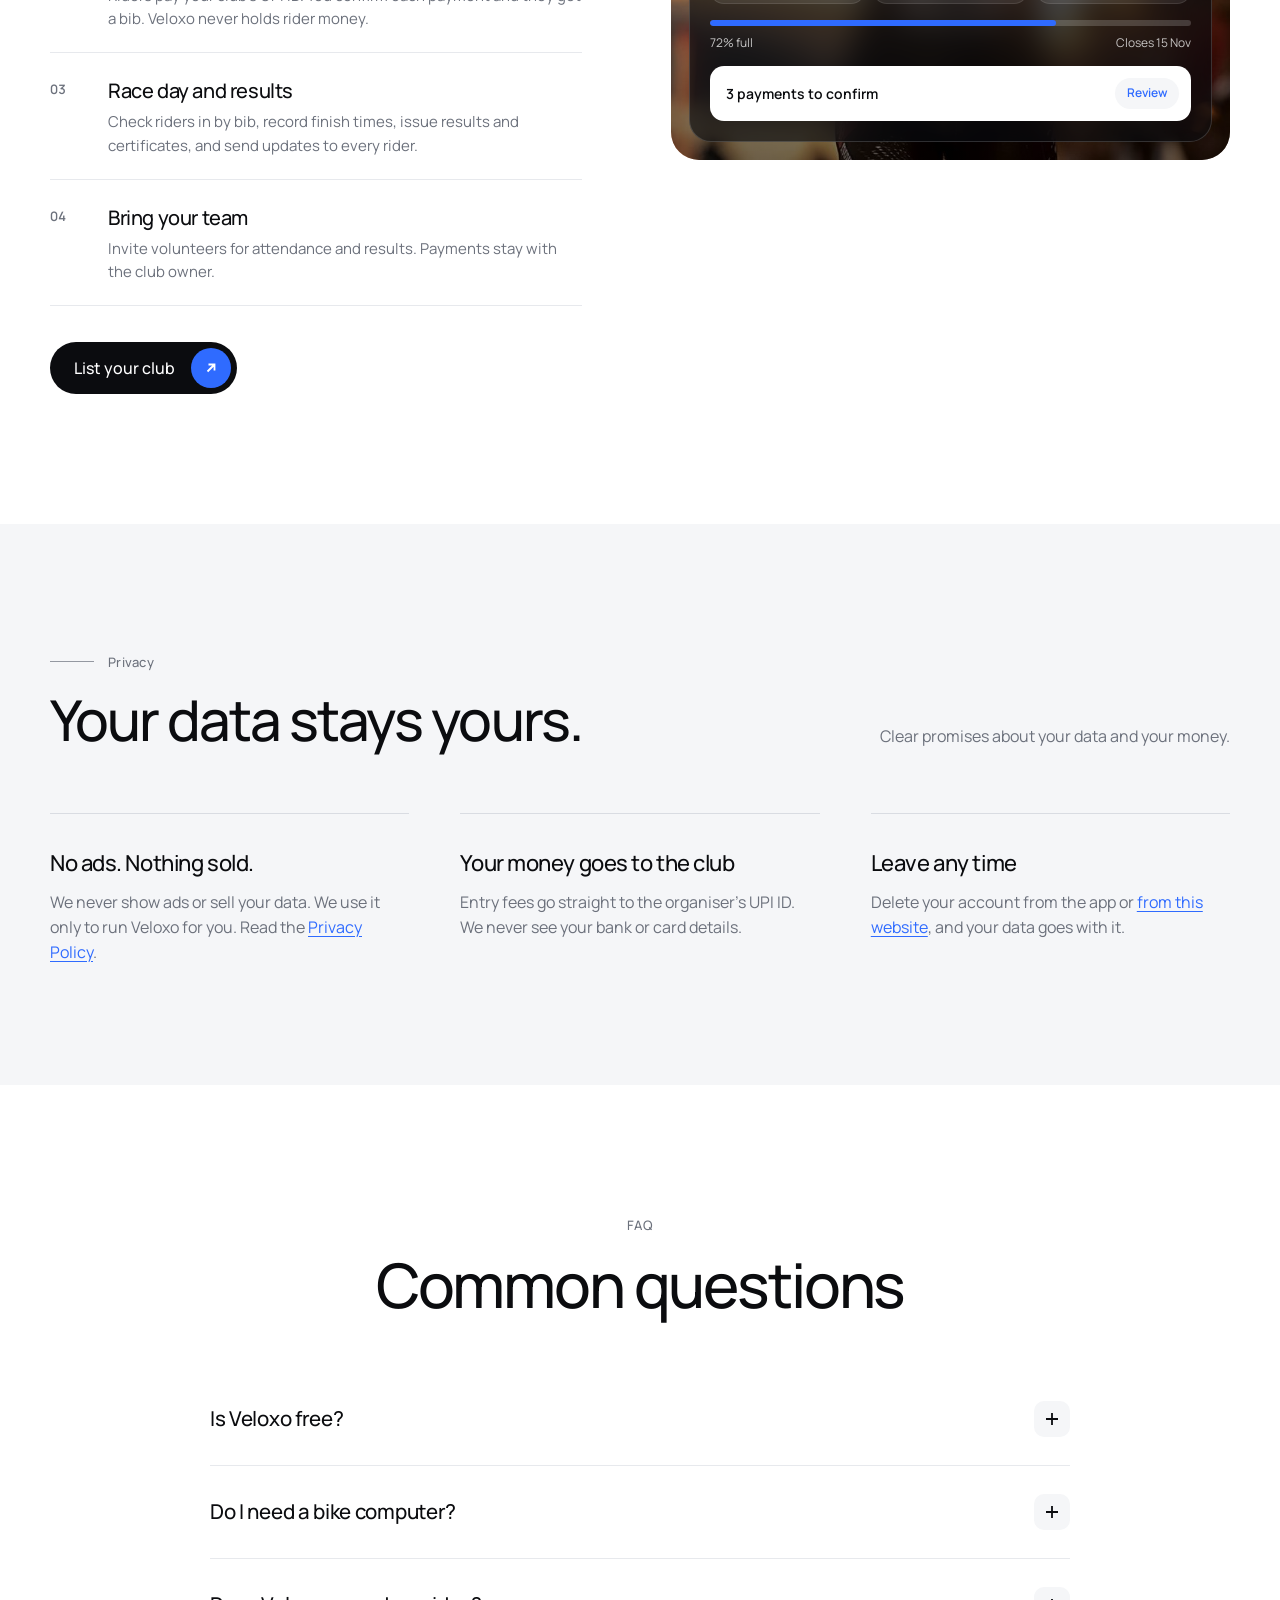
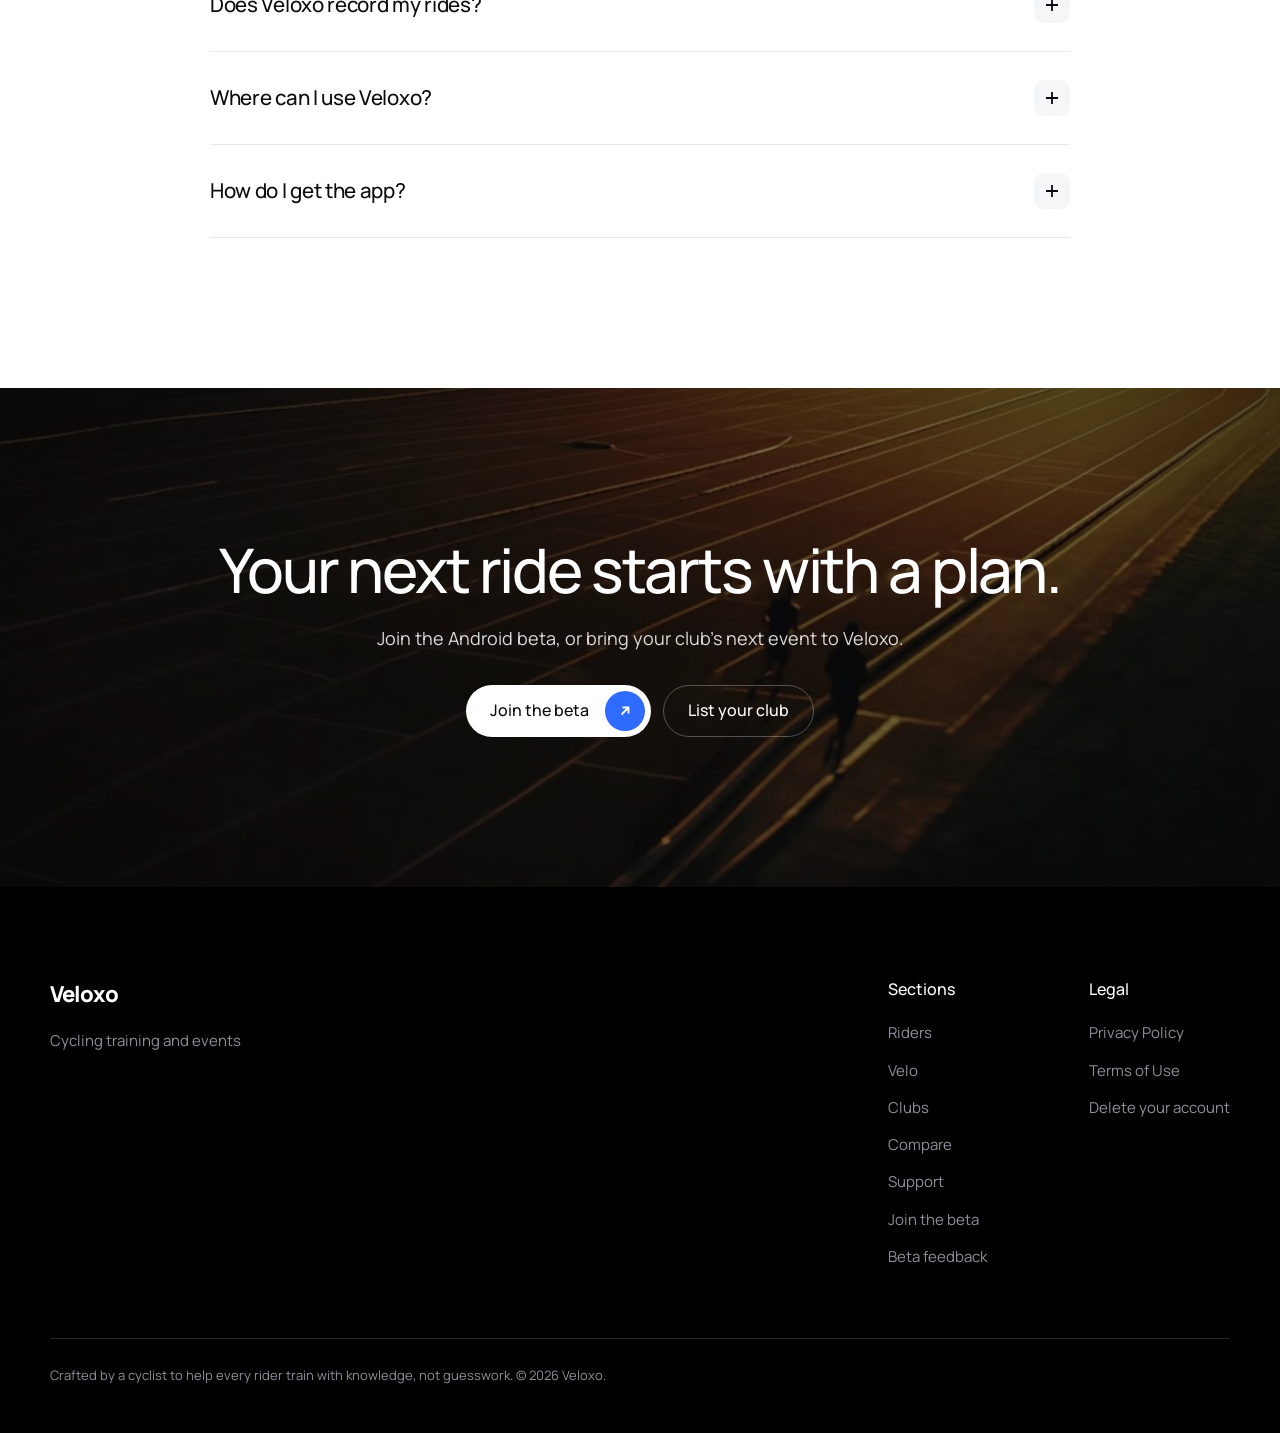
==== commit e8ab8c84: "Add beta feedback page feedback.html asks riders and club organisers how Veloxo feels (mood, ease of" ====
--- a/index.html
+++ b/index.html
@@ -301,7 +301,7 @@
         <a class="logo" href="index.html">Veloxo</a>
         <p>Cycling training and events</p>
       </div>
-      <div class="fcol"><h4>Sections</h4><a href="#riders">Riders</a><a href="#velo">Velo</a><a href="#clubs">Clubs</a><a href="compare.html">Compare</a><a href="support.html">Support</a><a href="join.html">Join the beta</a></div>
+      <div class="fcol"><h4>Sections</h4><a href="#riders">Riders</a><a href="#velo">Velo</a><a href="#clubs">Clubs</a><a href="compare.html">Compare</a><a href="support.html">Support</a><a href="join.html">Join the beta</a><a href="feedback.html">Beta feedback</a></div>
       <div class="fcol"><h4>Legal</h4><a href="privacy.html">Privacy Policy</a><a href="terms.html">Terms of Use</a><a href="delete-account.html">Delete your account</a></div>
     </div>
     <p class="legal">Crafted by a cyclist to help every rider train with knowledge, not guesswork. © 2026 Veloxo.</p>
